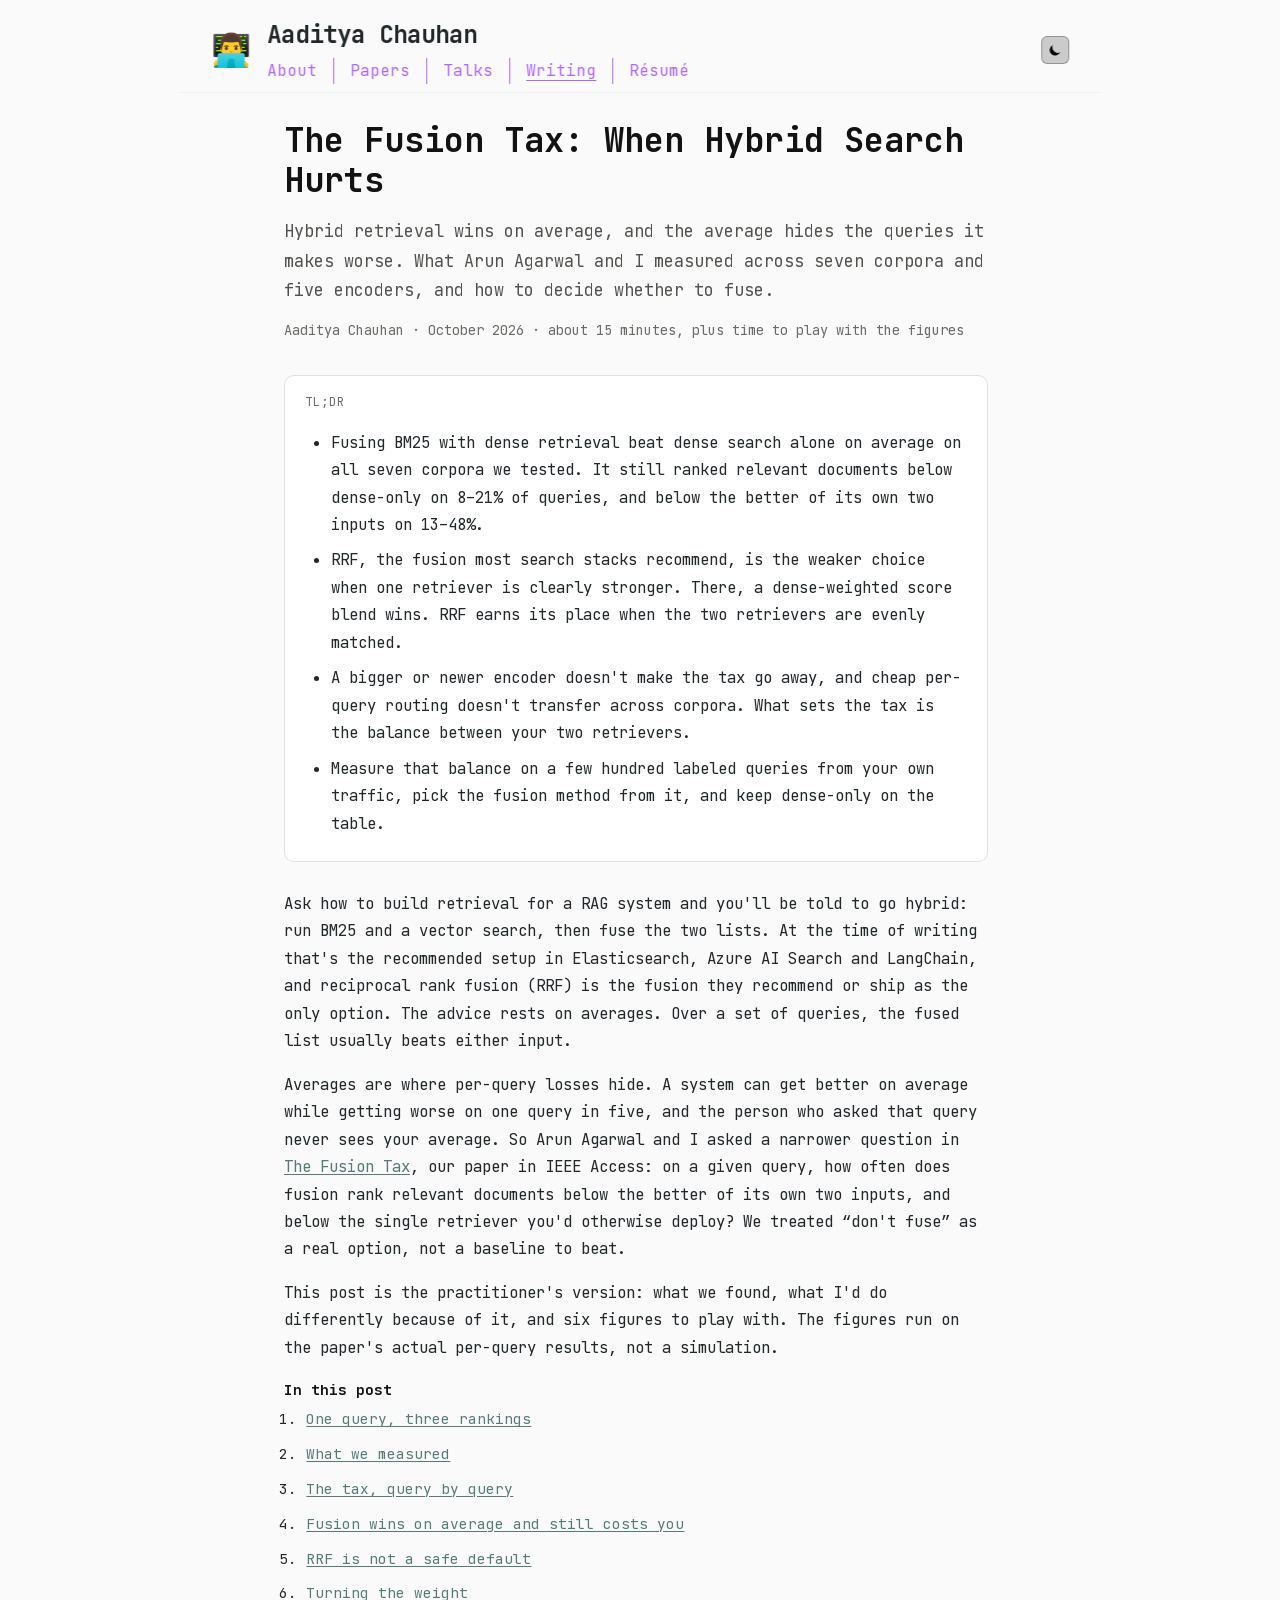
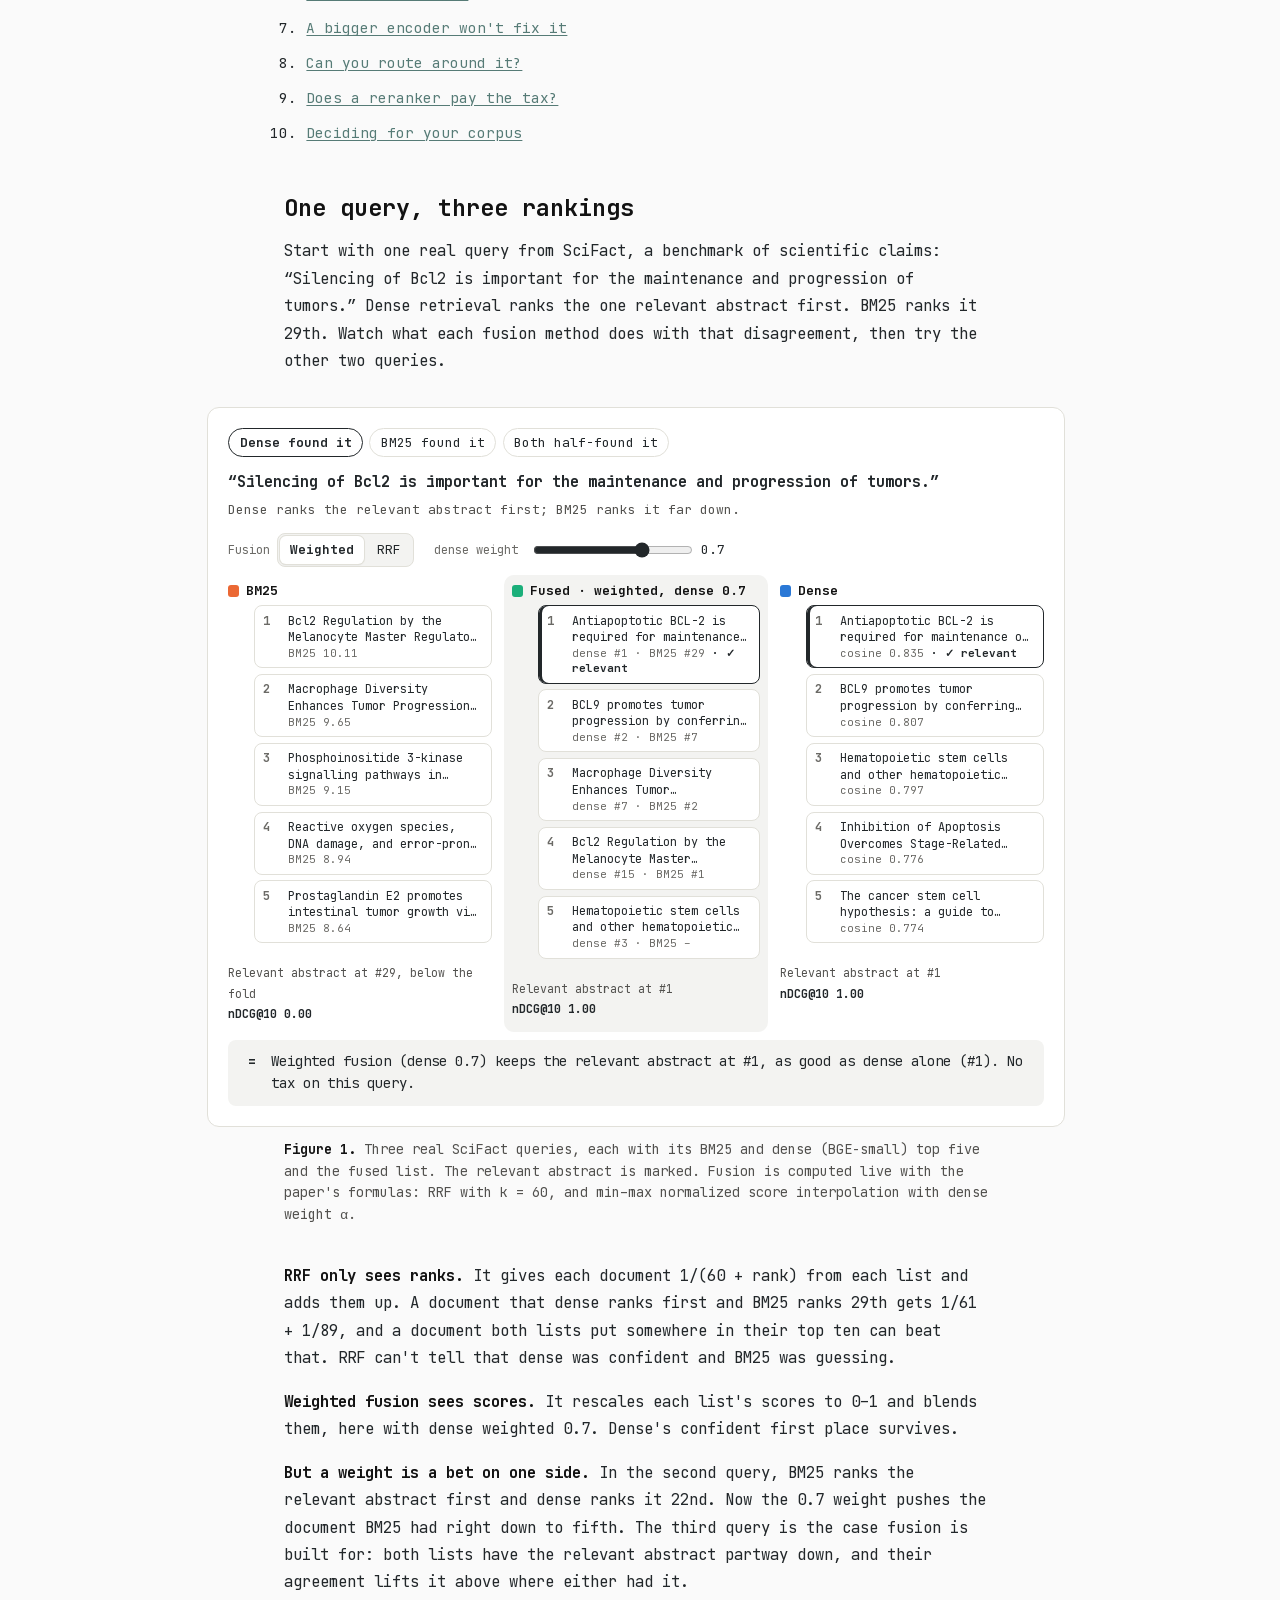
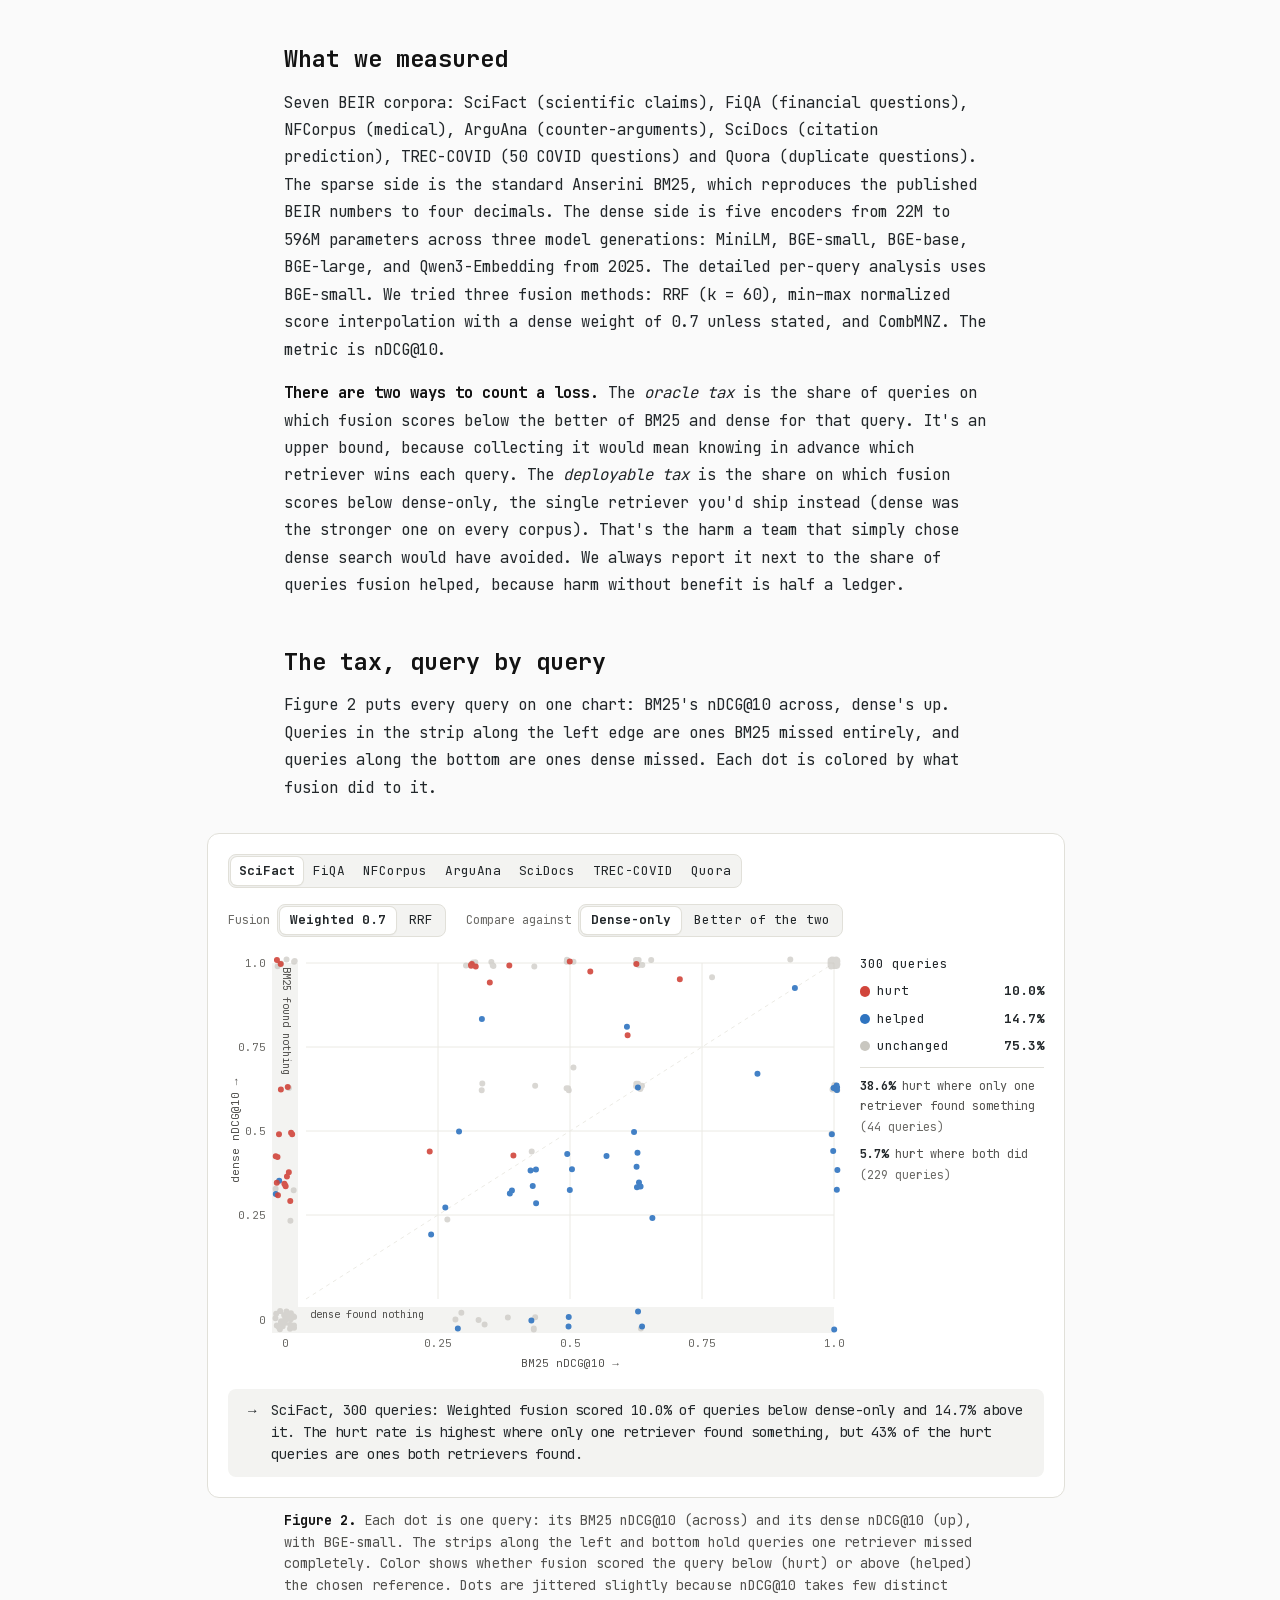
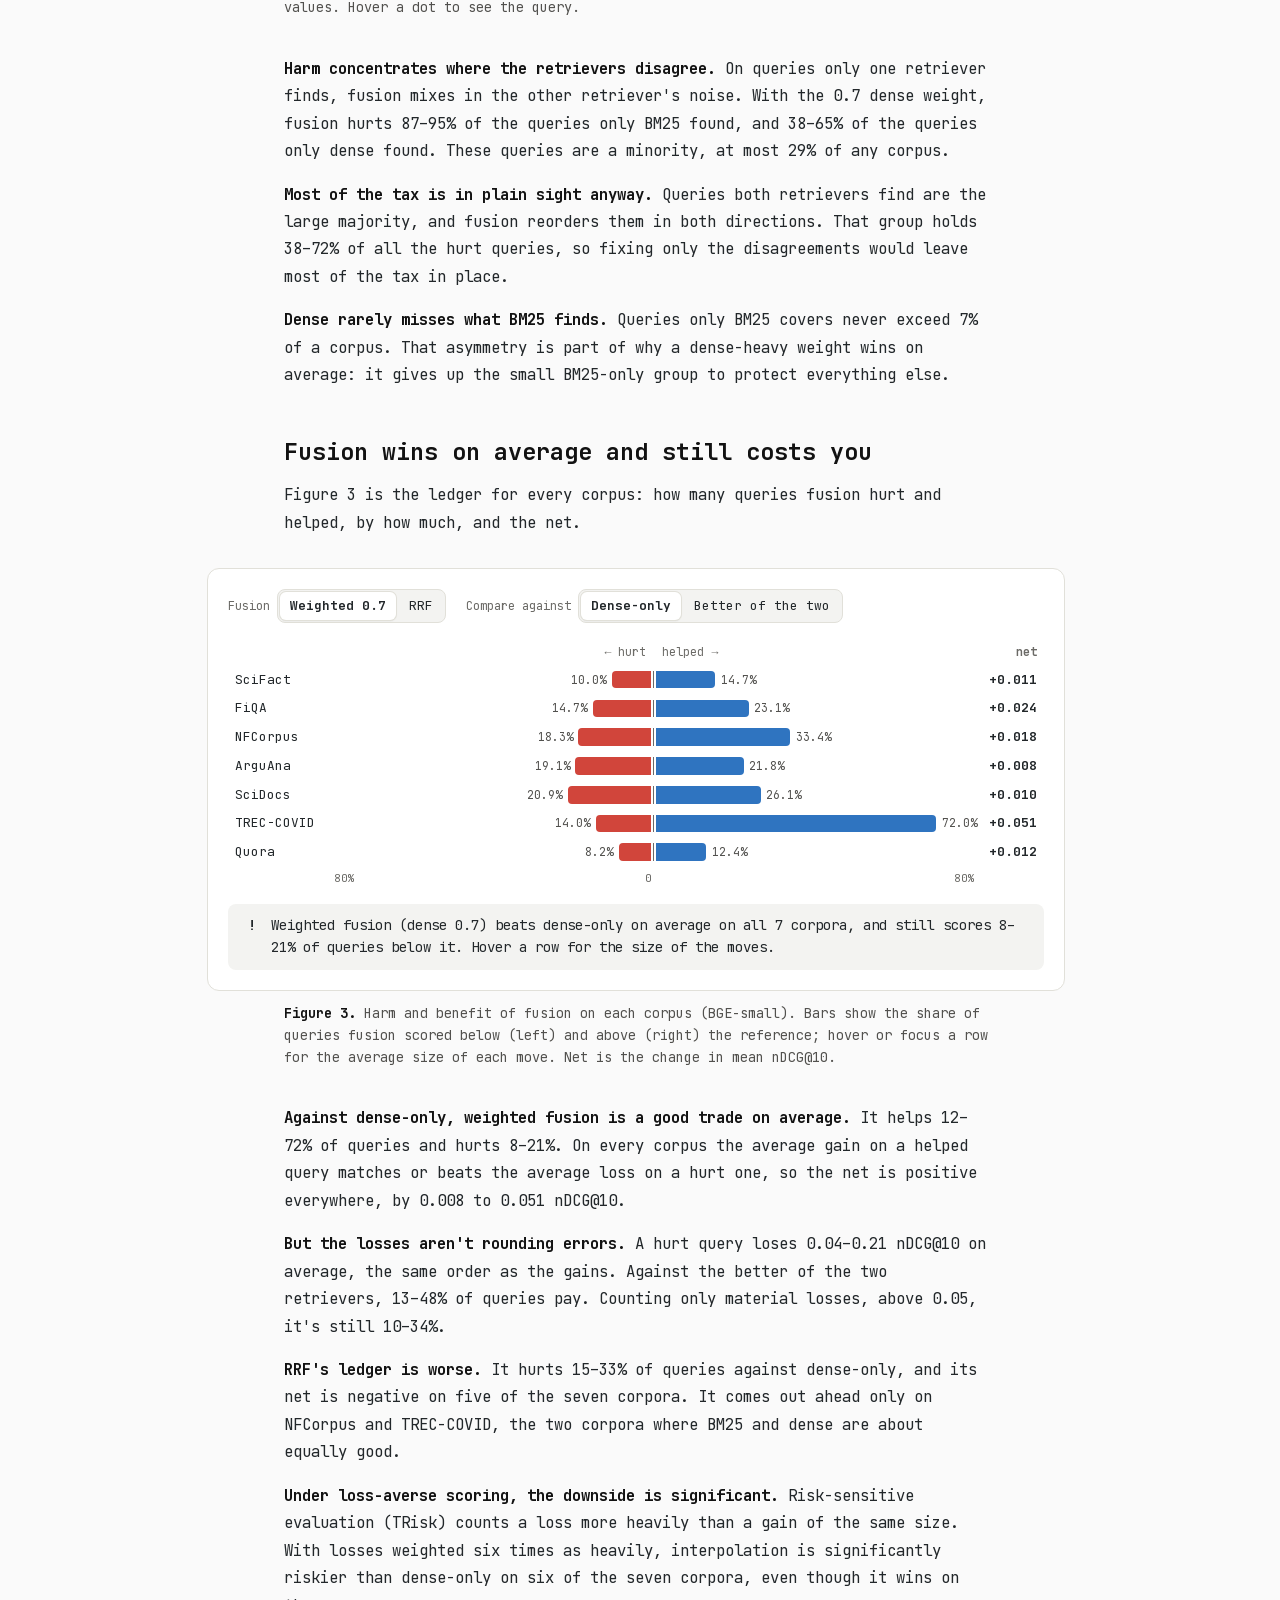
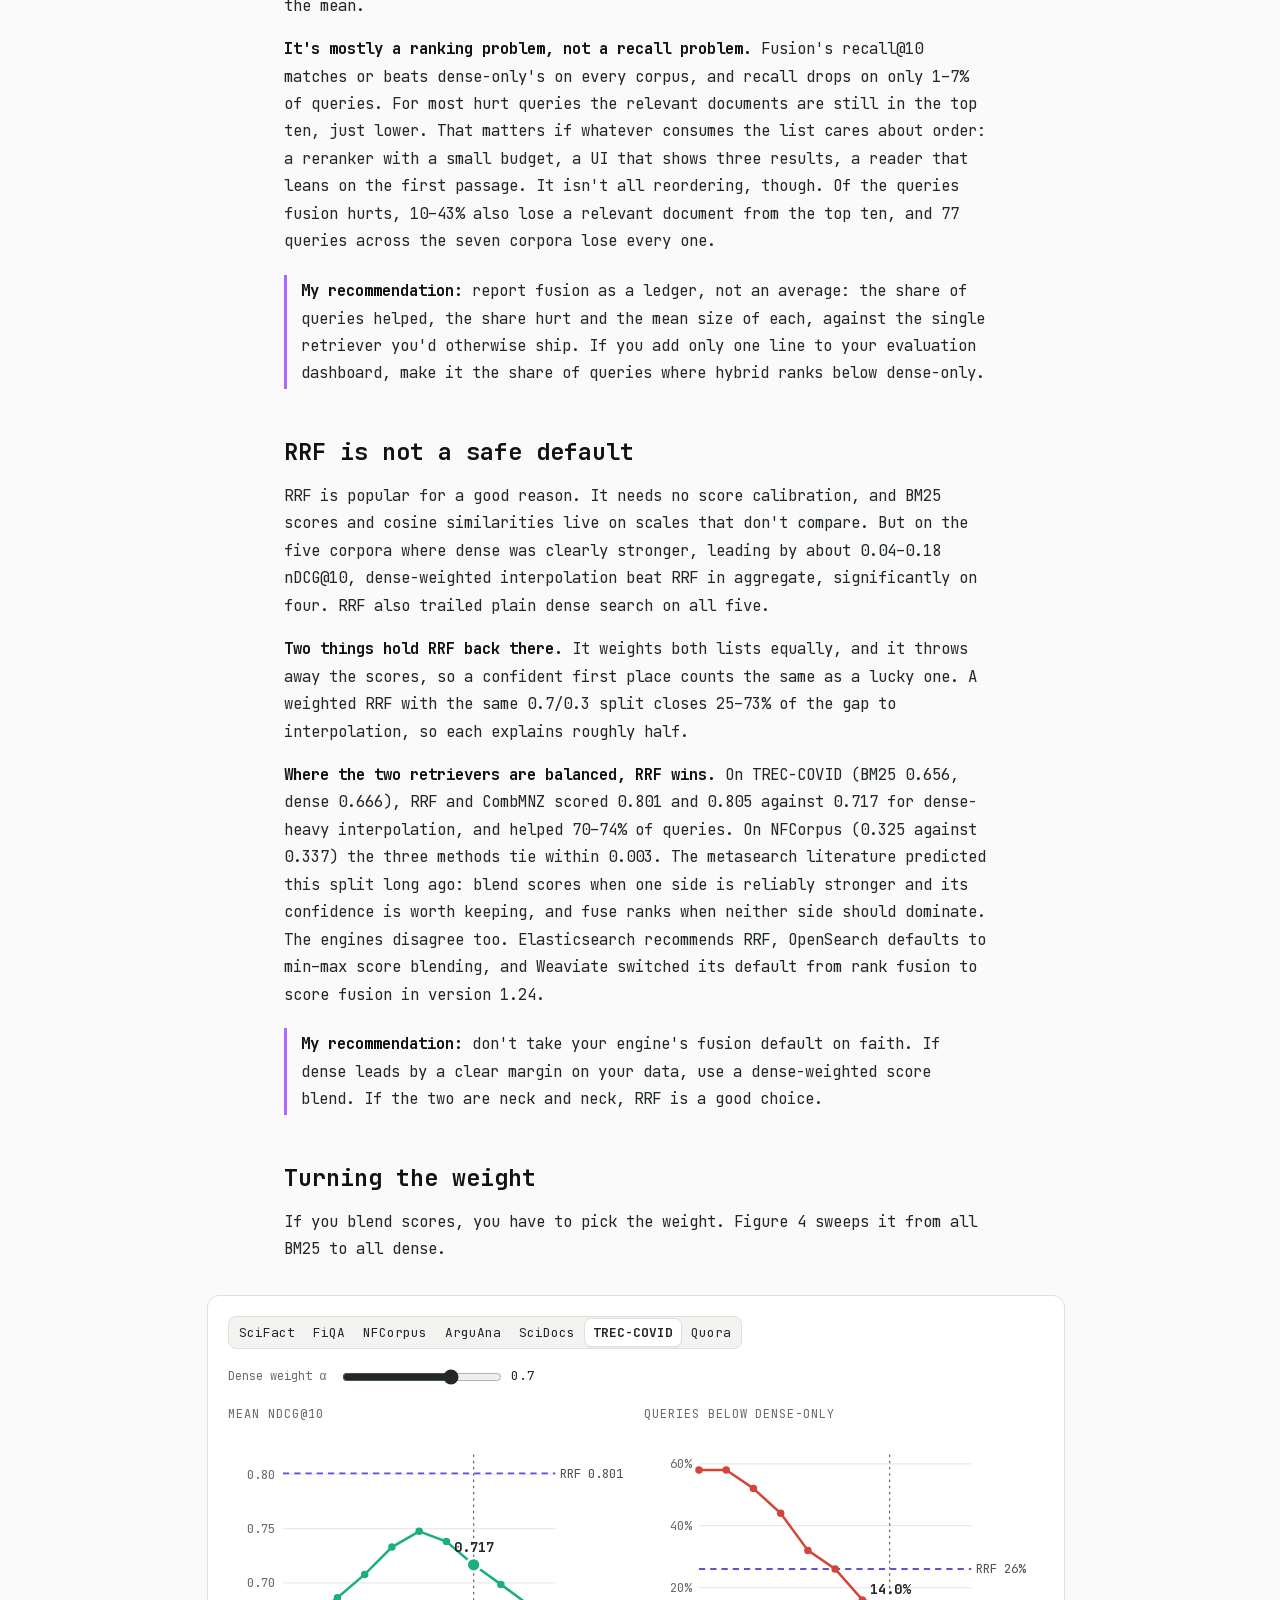
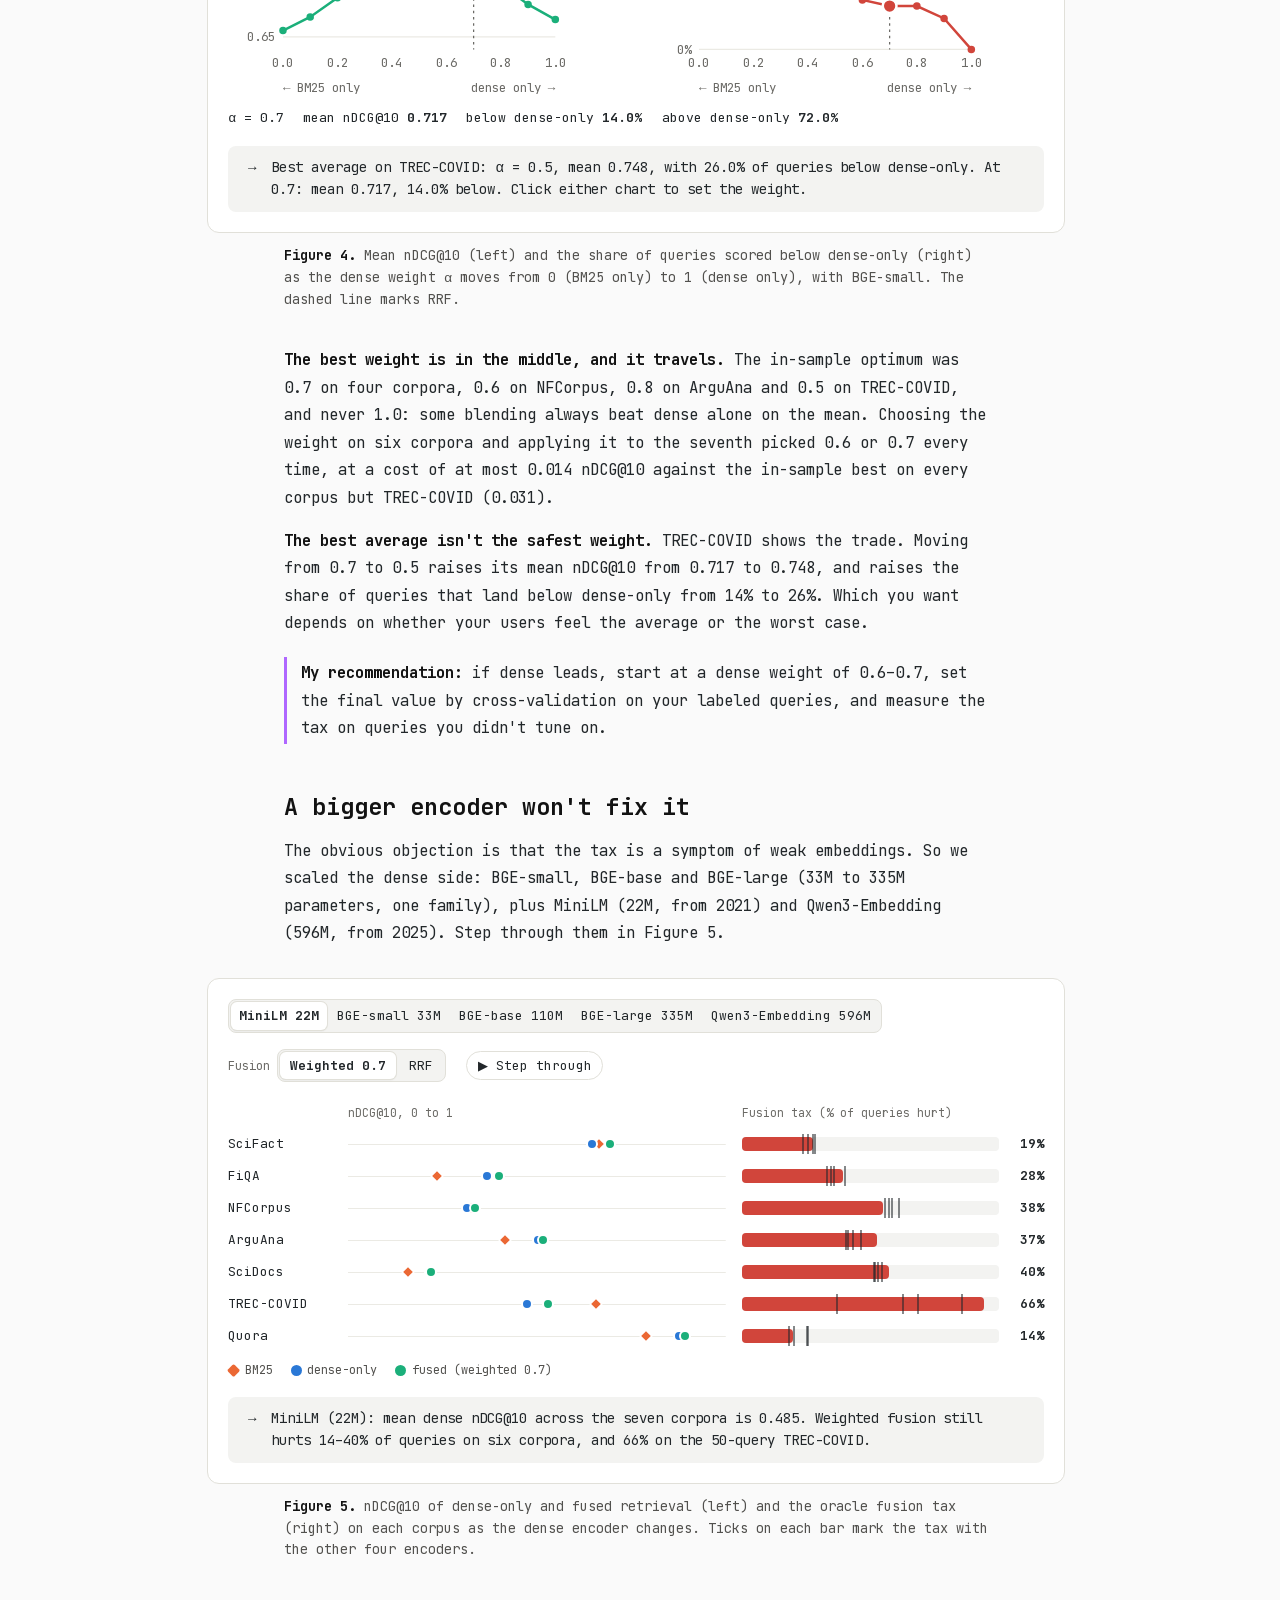
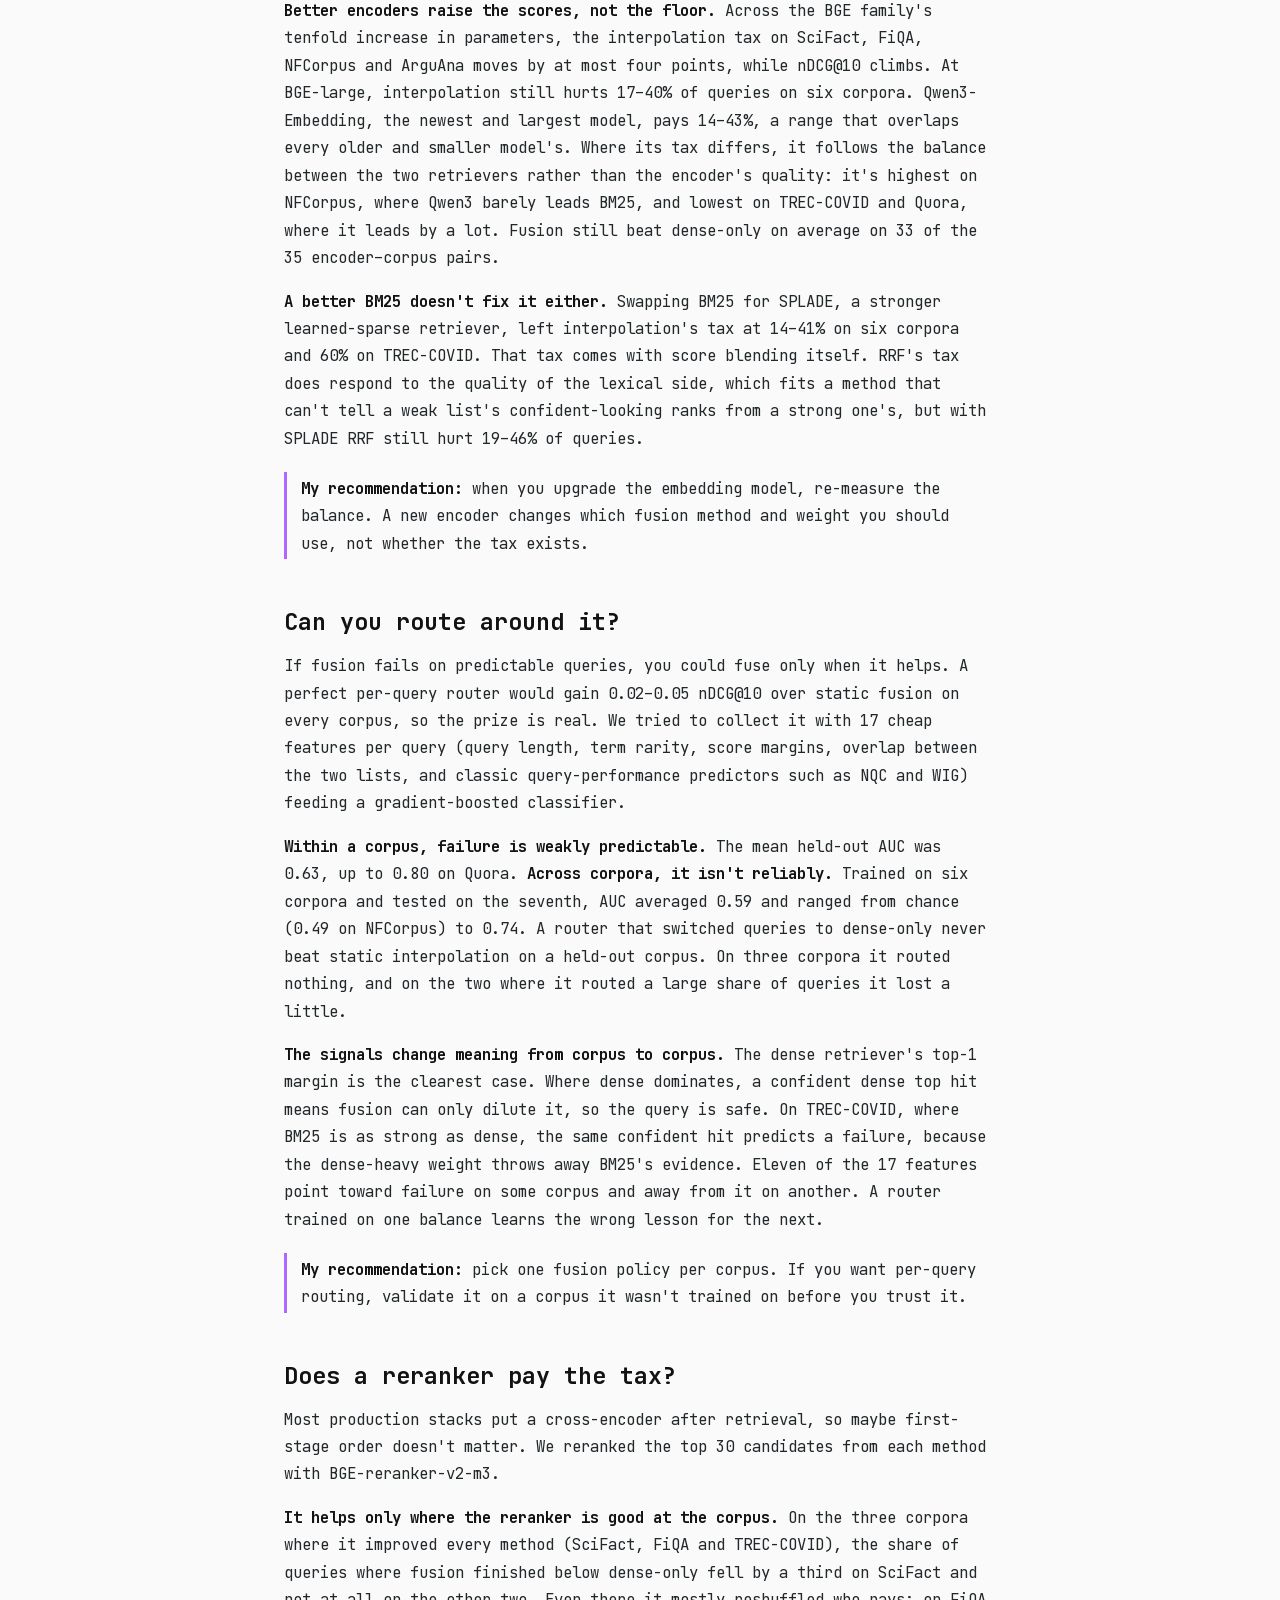
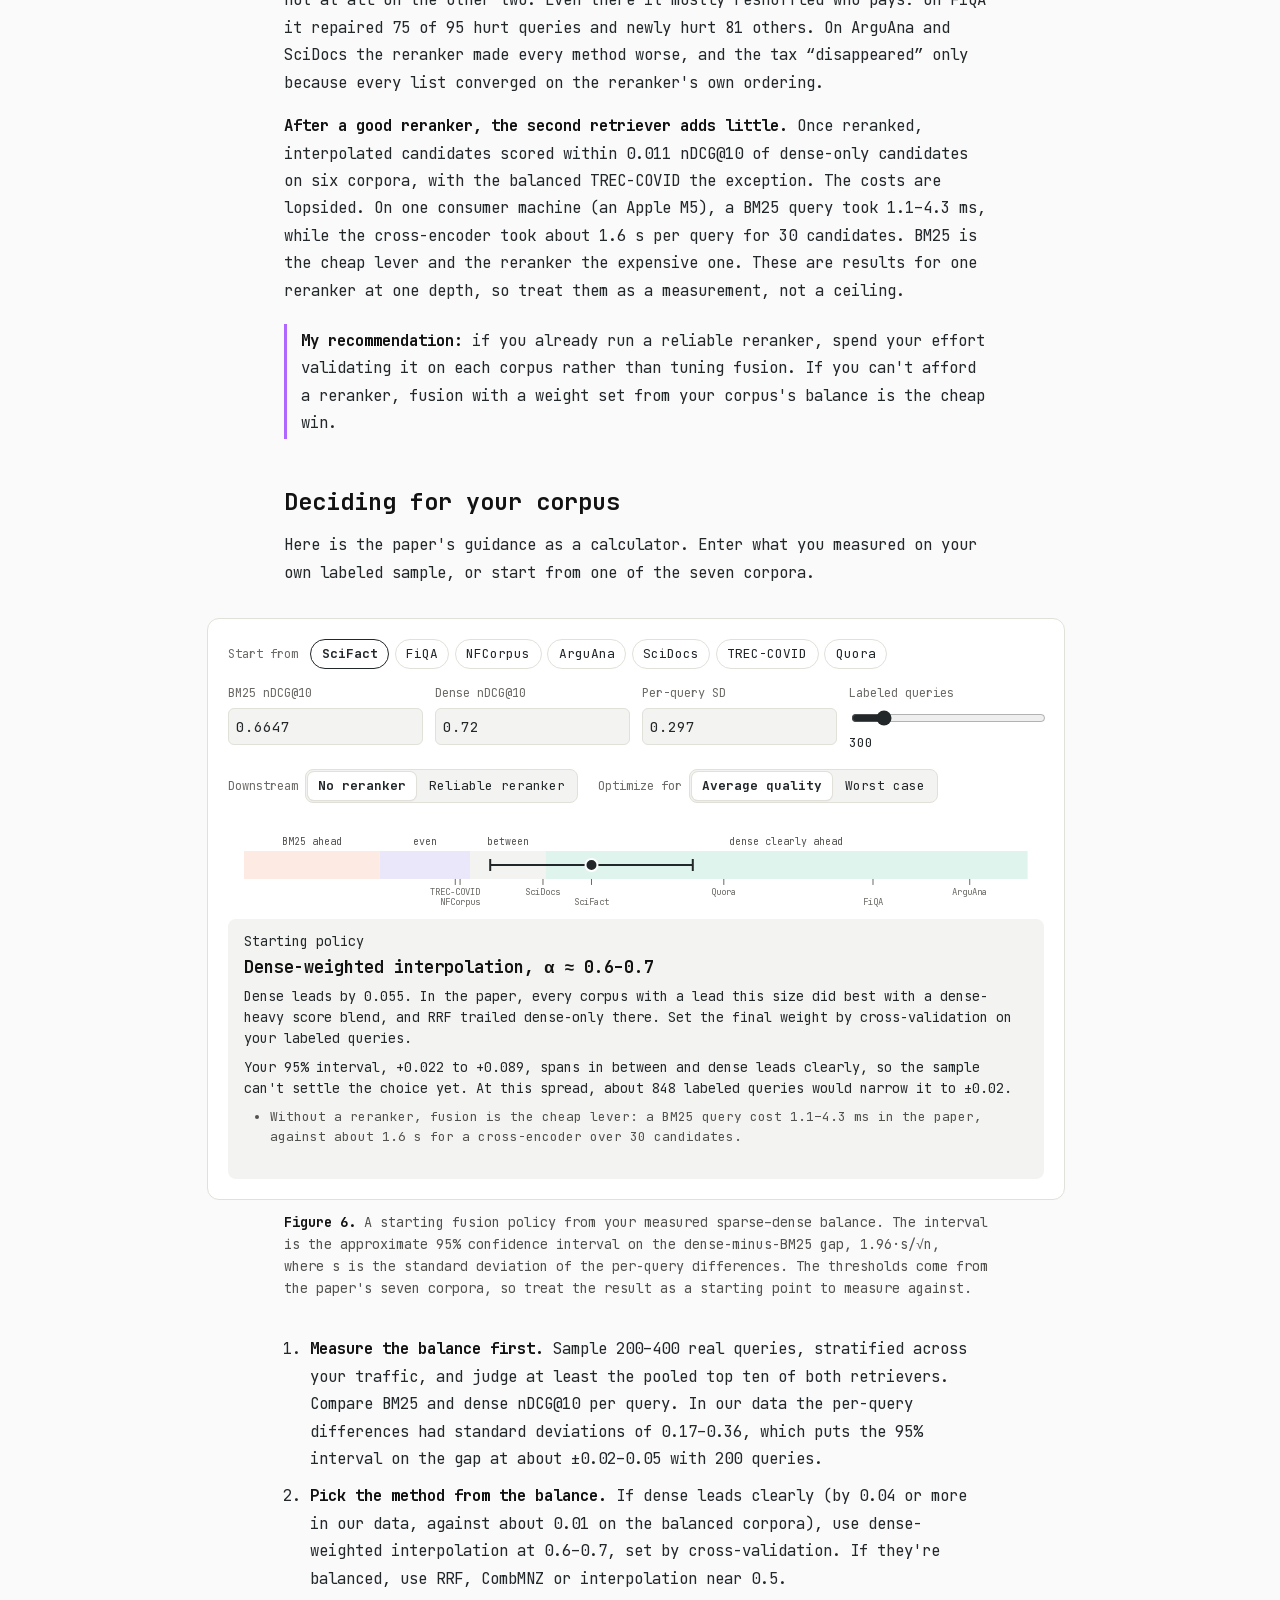
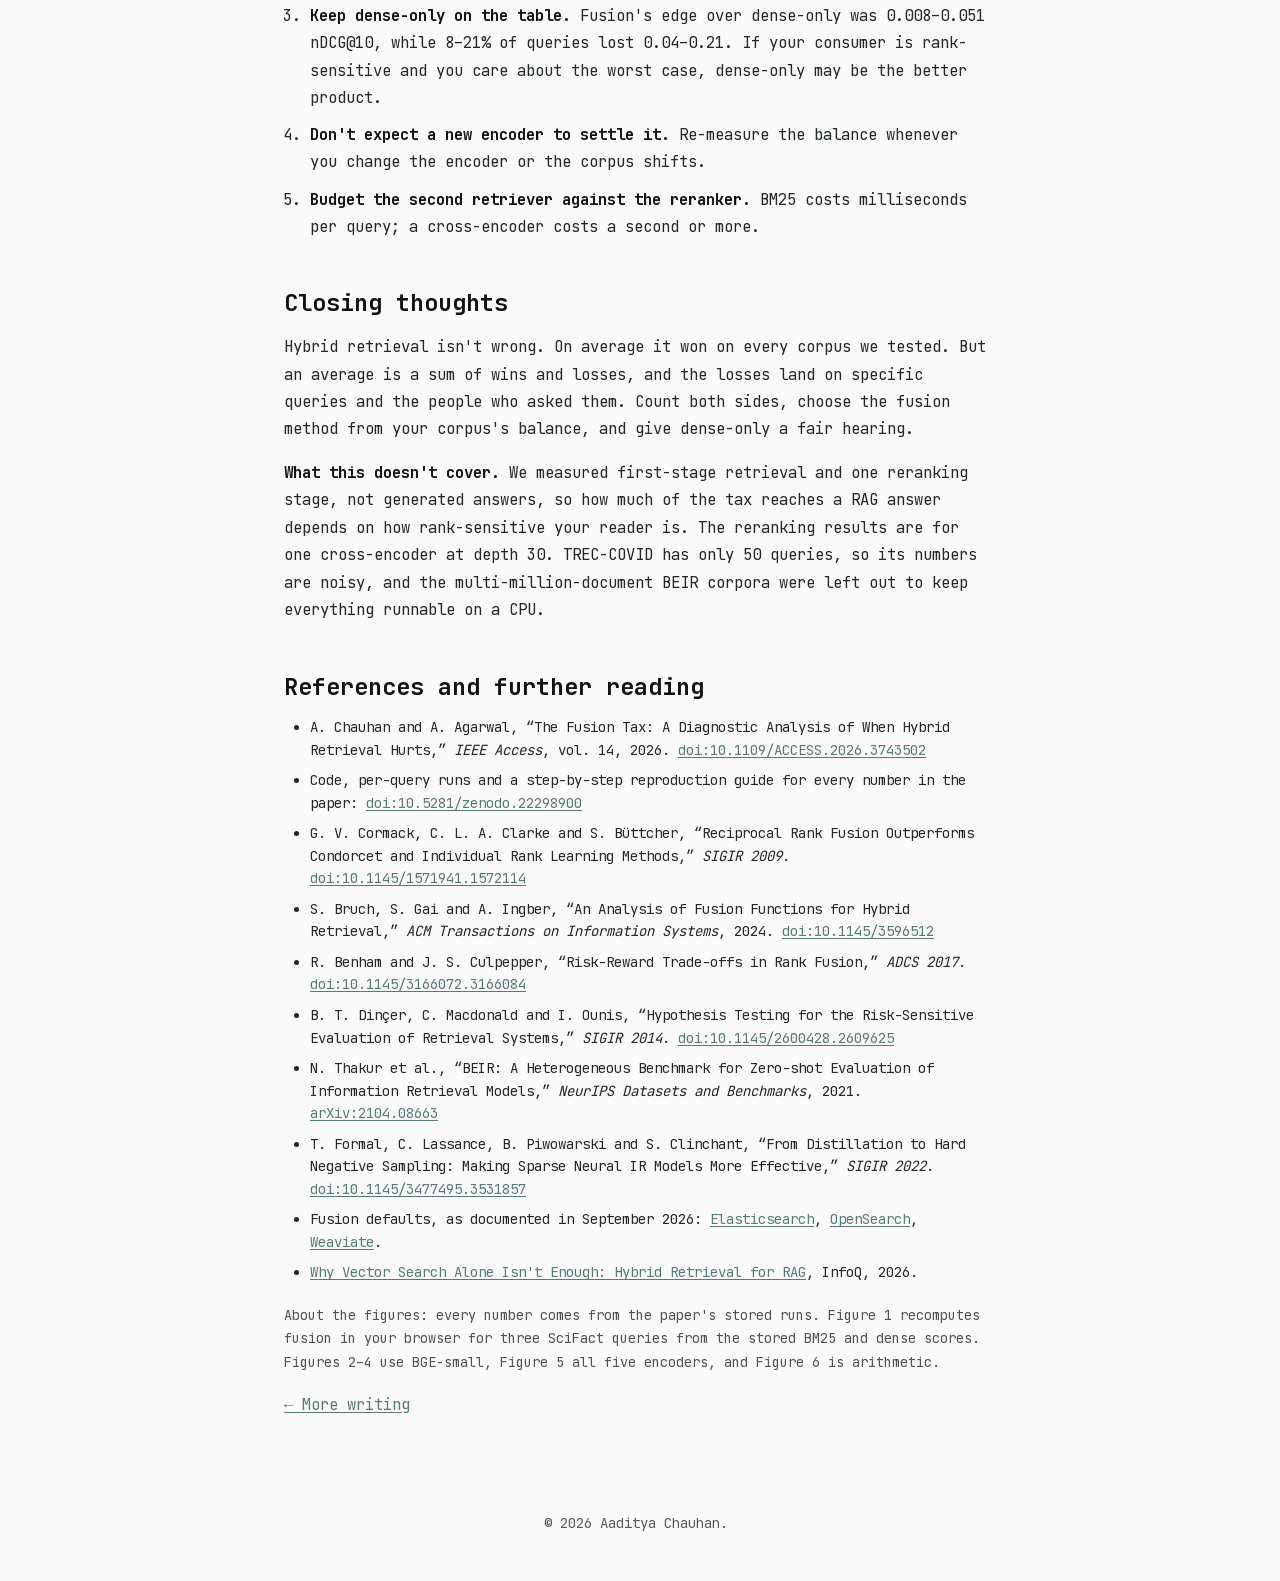
==== writing/the-fusion-tax/index.html @ e00ad306 "feat: add The Fusion Tax interactive post A practitioner's version of the IEEE Access paper, with si" ====
<!DOCTYPE html>
<html lang="en">

<head>
    <meta charset="UTF-8">
    <meta name="viewport" content="width=device-width, initial-scale=1.0">
    <title>The Fusion Tax: When Hybrid Search Hurts | Aaditya Chauhan</title>
    <meta name="description"
        content="Hybrid retrieval wins on average and still demotes relevant documents on 13–48% of queries. A practitioner's version of our IEEE Access paper, with interactive figures built on its per-query results.">
    <meta name="author" content="Aaditya Chauhan">
    <link rel="canonical" href="https://aadityc91.github.io/writing/the-fusion-tax/">
    <link rel="icon"
        href="data:image/svg+xml,<svg xmlns=%22http://www.w3.org/2000/svg%22 viewBox=%220 0 100 100%22><text y=%22.9em%22 font-size=%2290%22>👨‍💻</text></svg>">
    <link rel="alternate" type="application/rss+xml" title="Aaditya Chauhan Writing" href="/feed.xml">

    <meta property="og:type" content="article">
    <meta property="og:site_name" content="Aaditya Chauhan">
    <meta property="og:title" content="The Fusion Tax: When Hybrid Search Hurts">
    <meta property="og:description"
        content="Hybrid retrieval wins on average and still demotes relevant documents on a large share of queries. What we measured across seven corpora and five encoders, and how to decide whether to fuse.">
    <meta property="og:url" content="https://aadityc91.github.io/writing/the-fusion-tax/">
    <meta property="og:image" content="https://aadityc91.github.io/assets/profile.jpg">
    <meta property="og:image:alt" content="Portrait of Aaditya Chauhan">
    <meta property="article:author" content="https://aadityc91.github.io/">
    <meta property="article:published_time" content="2026-10-23">
    <meta name="twitter:card" content="summary">
    <meta name="twitter:title" content="The Fusion Tax: When Hybrid Search Hurts">
    <meta name="twitter:description"
        content="Hybrid retrieval wins on average and still demotes relevant documents on a large share of queries. With interactive figures.">
    <meta name="twitter:image" content="https://aadityc91.github.io/assets/profile.jpg">

    <link rel="stylesheet" href="../../styles.css">
    <link rel="stylesheet" href="post.css">
    <link rel="preload" href="../../assets/fonts/jetbrains-mono-700-latin.woff2" as="font" type="font/woff2" crossorigin>

    <script type="application/ld+json">
    {
      "@context": "https://schema.org",
      "@type": "BlogPosting",
      "headline": "The Fusion Tax: When Hybrid Search Hurts",
      "description": "A practitioner's version of the IEEE Access paper on when hybrid retrieval hurts individual queries, with interactive figures built on its per-query results.",
      "datePublished": "2026-10-23",
      "url": "https://aadityc91.github.io/writing/the-fusion-tax/",
      "mainEntityOfPage": "https://aadityc91.github.io/writing/the-fusion-tax/",
      "image": "https://aadityc91.github.io/assets/profile.jpg",
      "inLanguage": "en",
      "author": {
        "@type": "Person",
        "@id": "https://aadityc91.github.io/#person",
        "name": "Aaditya Chauhan",
        "url": "https://aadityc91.github.io/"
      },
      "publisher": { "@id": "https://aadityc91.github.io/#person" },
      "about": ["Hybrid Retrieval", "Reciprocal Rank Fusion", "Retrieval-Augmented Generation", "Information Retrieval Evaluation"],
      "citation": "https://doi.org/10.1109/ACCESS.2026.3743502"
    }
    </script>
    <script>
        (function () {
            try {
                var saved = localStorage.getItem('theme');
                document.documentElement.setAttribute('data-theme', saved === 'dark' ? 'dark' : 'light');
            } catch (e) {
                document.documentElement.setAttribute('data-theme', 'light');
            }
        })();
    </script>
</head>

<body class="bg-global-bg text-global-text antialiased">
    <header id="main-header" class="group">
        <div class="header-grid">
            <a href="/" class="group header-logo flex items-center" style="font-size: 2rem; text-decoration: none;" aria-label="Home">
                👨‍💻
            </a>

            <div class="header-title">
                <a href="/" class="text-xl font-bold sm:text-2xl" style="color: inherit; text-decoration: none;">Aaditya Chauhan</a>
            </div>

            <nav class="mobile-nav-menu header-nav sm:flex sm:flex-row sm:items-center" id="navigation-menu">
                <a href="/#about">About</a>
                <a href="/#papers">Papers</a>
                <a href="/#talks">Talks</a>
                <a href="/#writing" class="active">Writing</a>
                <a href="/#resume">Résumé</a>
            </nav>

            <div class="header-controls flex items-center gap-3">
                <button id="theme-toggle"
                    class="flex h-7 w-7 items-center justify-center rounded-md border border-accent-2/20 bg-accent-2/10 p-1 transition-colors hover:bg-accent-2/20"
                    aria-label="Switch to dark theme">
                    <svg class="sun-icon h-4 w-4" fill="currentColor" viewBox="0 0 20 20">
                        <path fill-rule="evenodd"
                            d="M10 2a1 1 0 011 1v1a1 1 0 11-2 0V3a1 1 0 011-1zm4 8a4 4 0 11-8 0 4 4 0 018 0zm-.464 4.95l.707.707a1 1 0 001.414-1.414l-.707-.707a1 1 0 00-1.414 1.414zm2.12-10.607a1 1 0 010 1.414l-.706.707a1 1 0 11-1.414-1.414l.707-.707a1 1 0 011.414 0zM17 11a1 1 0 100-2h-1a1 1 0 100 2h1zm-7 4a1 1 0 011 1v1a1 1 0 11-2 0v-1a1 1 0 011-1zM5.05 6.464A1 1 0 106.465 5.05l-.708-.707a1 1 0 00-1.414 1.414l.707.707zm1.414 8.486l-.707.707a1 1 0 01-1.414-1.414l.707-.707a1 1 0 011.414 1.414zM4 11a1 1 0 100-2H3a1 1 0 000 2h1z"
                            clip-rule="evenodd"></path>
                    </svg>
                    <svg class="moon-icon h-4 w-4" fill="currentColor" viewBox="0 0 20 20">
                        <path d="M17.293 13.293A8 8 0 016.707 2.707a8.001 8.001 0 1010.586 10.586z"></path>
                    </svg>
                </button>

                <button id="toggle-navigation-menu"
                    class="flex h-7 w-7 items-center justify-center rounded-md border border-accent-2/20 bg-accent-2/10 p-1 transition-colors hover:bg-accent-2/20 sm:hidden"
                    aria-expanded="false" aria-label="Toggle navigation menu">
                    <svg class="h-4 w-4" fill="none" stroke="currentColor" viewBox="0 0 24 24">
                        <path stroke-linecap="round" stroke-linejoin="round" stroke-width="2"
                            d="M4 6h16M4 12h16M4 18h16"></path>
                    </svg>
                    <svg class="h-4 w-4" fill="none" stroke="currentColor" viewBox="0 0 24 24">
                        <path stroke-linecap="round" stroke-linejoin="round" stroke-width="2" d="M6 18L18 6M6 6l12 12">
                        </path>
                    </svg>
                </button>
            </div>
        </div>
    </header>

    <main class="mx-auto max-w-3xl px-4 sm:px-8">
        <article class="post prose">
            <h1 class="post-title">The Fusion Tax: When Hybrid Search Hurts</h1>
            <p class="post-dek">Hybrid retrieval wins on average, and the average hides the queries it makes worse.
                What Arun Agarwal and I measured across seven corpora and five encoders, and how to decide whether to
                fuse.</p>
            <p class="post-byline">Aaditya Chauhan · October 2026 · about 15 minutes, plus time to play with the figures</p>

            <div class="tldr">
                <div class="tldr-label">TL;DR</div>
                <ul>
                    <li>Fusing BM25 with dense retrieval beat dense search alone on average on all seven corpora we
                        tested. It still ranked relevant documents below dense-only on 8–21% of queries, and below the
                        better of its own two inputs on 13–48%.</li>
                    <li>RRF, the fusion most search stacks recommend, is the weaker choice when one retriever is clearly
                        stronger. There, a dense-weighted score blend wins. RRF earns its place when the two retrievers
                        are evenly matched.</li>
                    <li>A bigger or newer encoder doesn't make the tax go away, and cheap per-query routing doesn't
                        transfer across corpora. What sets the tax is the balance between your two retrievers.</li>
                    <li>Measure that balance on a few hundred labeled queries from your own traffic, pick the fusion
                        method from it, and keep dense-only on the table.</li>
                </ul>
            </div>

            <p>Ask how to build retrieval for a RAG system and you'll be told to go hybrid: run BM25 and a vector
                search, then fuse the two lists. At the time of writing that's the recommended setup in Elasticsearch,
                Azure AI Search and LangChain, and reciprocal rank fusion (RRF) is the fusion they recommend or ship
                as the only option. The advice rests on averages. Over a set of queries, the fused list usually beats
                either input.</p>

            <p>Averages are where per-query losses hide. A system can get better on average while getting worse on one
                query in five, and the person who asked that query never sees your average. So Arun Agarwal and I asked
                a narrower question in <a href="https://doi.org/10.1109/ACCESS.2026.3743502">The Fusion Tax</a>, our
                paper in IEEE Access: on a given query, how often does fusion rank relevant documents below the better
                of its own two inputs, and below the single retriever you'd otherwise deploy? We treated “don't fuse” as
                a real option, not a baseline to beat.</p>

            <p>This post is the practitioner's version: what we found, what I'd do differently because of it, and six
                figures to play with. The figures run on the paper's actual per-query results, not a simulation.</p>

            <nav class="toc" aria-label="In this post">
                <strong>In this post</strong>
                <ol>
                    <li><a href="#one-query">One query, three rankings</a></li>
                    <li><a href="#what-we-measured">What we measured</a></li>
                    <li><a href="#per-query">The tax, query by query</a></li>
                    <li><a href="#ledger">Fusion wins on average and still costs you</a></li>
                    <li><a href="#rrf">RRF is not a safe default</a></li>
                    <li><a href="#weight">Turning the weight</a></li>
                    <li><a href="#encoders">A bigger encoder won't fix it</a></li>
                    <li><a href="#routing">Can you route around it?</a></li>
                    <li><a href="#reranker">Does a reranker pay the tax?</a></li>
                    <li><a href="#decide">Deciding for your corpus</a></li>
                </ol>
            </nav>

            <h2 id="one-query">One query, three rankings</h2>

            <p>Start with one real query from SciFact, a benchmark of scientific claims: “Silencing of Bcl2 is
                important for the maintenance and progression of tumors.” Dense retrieval ranks the one relevant
                abstract first. BM25 ranks it 29th. Watch what each fusion method does with that disagreement, then try
                the other two queries.</p>

            <figure class="fig" id="fig-example">
                <div class="fig-card">
                    <p class="fig-fallback">For the SciFact claim “Silencing of Bcl2 is important for the maintenance
                        and progression of tumors,” dense retrieval ranks the relevant abstract first and BM25 ranks it
                        29th. Weighted score fusion (dense weight 0.7) keeps it first; RRF drops it to fourth. For a
                        claim where BM25 ranks the relevant abstract first and dense ranks it 22nd, the 0.7 weight drops
                        it to fifth instead. This figure needs JavaScript to compute the fused rankings.</p>
                </div>
                <figcaption><strong>Figure 1.</strong> Three real SciFact queries, each with its BM25 and dense
                    (BGE-small) top five and the fused list. The relevant abstract is marked. Fusion is computed live
                    with the paper's formulas: RRF with k&nbsp;=&nbsp;60, and min–max normalized score interpolation
                    with dense weight α.</figcaption>
            </figure>

            <p><span class="lead-in">RRF only sees ranks.</span> It gives each document 1/(60&nbsp;+&nbsp;rank) from
                each list and adds them up. A document that dense ranks first and BM25 ranks 29th gets 1/61 + 1/89,
                and a document both lists put somewhere in their top ten can beat that. RRF can't tell that dense was
                confident and BM25 was guessing.</p>

            <p><span class="lead-in">Weighted fusion sees scores.</span> It rescales each list's scores to 0–1 and
                blends them, here with dense weighted 0.7. Dense's confident first place survives.</p>

            <p><span class="lead-in">But a weight is a bet on one side.</span> In the second query, BM25 ranks the
                relevant abstract first and dense ranks it 22nd. Now the 0.7 weight pushes the document BM25 had right
                down to fifth.
                The third query is the case fusion is built for: both lists have the relevant abstract partway down,
                and their agreement lifts it above where either had it.</p>

            <h2 id="what-we-measured">What we measured</h2>

            <p>Seven BEIR corpora: SciFact (scientific claims), FiQA (financial questions), NFCorpus (medical), ArguAna
                (counter-arguments), SciDocs (citation prediction), TREC-COVID (50 COVID questions) and Quora
                (duplicate questions). The sparse side is the standard Anserini BM25, which reproduces the published
                BEIR numbers to four decimals. The dense side is five encoders from 22M to 596M parameters across three
                model generations: MiniLM, BGE-small, BGE-base, BGE-large, and Qwen3-Embedding from 2025. The detailed
                per-query analysis uses BGE-small. We tried three fusion methods: RRF (k&nbsp;=&nbsp;60), min–max
                normalized score interpolation with a dense weight of 0.7 unless stated, and CombMNZ. The metric is
                nDCG@10.</p>

            <p><span class="lead-in">There are two ways to count a loss.</span> The <em>oracle tax</em> is the share of
                queries on which fusion scores below the better of BM25 and dense for that query. It's an upper bound,
                because collecting it would mean knowing in advance which retriever wins each query. The
                <em>deployable tax</em> is the share on which fusion scores below dense-only, the single retriever you'd
                ship instead (dense was the stronger one on every corpus). That's the harm a team that simply chose
                dense search would have avoided. We always report it next to the share of queries fusion helped,
                because harm without benefit is half a ledger.</p>

            <h2 id="per-query">The tax, query by query</h2>

            <p>Figure 2 puts every query on one chart: BM25's nDCG@10 across, dense's up. Queries in the strip along
                the left edge are ones BM25 missed entirely, and queries along the bottom are ones dense missed. Each
                dot is colored by what fusion did to it.</p>

            <figure class="fig" id="fig-scatter">
                <div class="fig-card">
                    <p class="fig-fallback">On SciFact with BGE-small, weighted fusion scores below the better of BM25
                        and dense on 20% of queries and below dense-only on 10%, while helping 14.7% against
                        dense-only. Hurt queries concentrate where one retriever found the answer and the other didn't.
                        This figure needs JavaScript to load the per-query results.</p>
                </div>
                <figcaption><strong>Figure 2.</strong> Each dot is one query: its BM25 nDCG@10 (across) and its dense
                    nDCG@10 (up), with BGE-small. The strips along the left and bottom hold queries one retriever missed
                    completely. Color shows whether fusion scored the query below (hurt) or above (helped) the chosen
                    reference. Dots are jittered slightly because nDCG@10 takes few distinct values. Hover a dot to see
                    the query.</figcaption>
            </figure>

            <p><span class="lead-in">Harm concentrates where the retrievers disagree.</span> On queries only one
                retriever finds, fusion mixes in the other retriever's noise. With the 0.7 dense weight, fusion hurts
                87–95% of the queries only BM25 found, and 38–65% of the queries only dense found. These queries are a
                minority, at most 29% of any corpus.</p>

            <p><span class="lead-in">Most of the tax is in plain sight anyway.</span> Queries both retrievers find are
                the large majority, and fusion reorders them in both directions. That group holds 38–72% of all the
                hurt queries, so fixing only the disagreements would leave most of the tax in place.</p>

            <p><span class="lead-in">Dense rarely misses what BM25 finds.</span> Queries only BM25 covers never exceed
                7% of a corpus. That asymmetry is part of why a dense-heavy weight wins on average: it gives up the
                small BM25-only group to protect everything else.</p>

            <h2 id="ledger">Fusion wins on average and still costs you</h2>

            <p>Figure 3 is the ledger for every corpus: how many queries fusion hurt and helped, by how much, and the
                net.</p>

            <figure class="fig" id="fig-ledger">
                <div class="fig-card">
                    <p class="fig-fallback">Against dense-only, weighted fusion hurts 8–21% of queries and helps 12–72%,
                        for a net gain of 0.008 to 0.051 nDCG@10 on every corpus. RRF hurts 15–33% of queries and its
                        net change against dense-only is negative on five of seven corpora.</p>
                </div>
                <figcaption><strong>Figure 3.</strong> Harm and benefit of fusion on each corpus (BGE-small). Bars show
                    the share of queries fusion scored below (left) and above (right) the reference; hover or focus a
                    row for the average size of each move. Net is the change in mean nDCG@10.</figcaption>
            </figure>

            <p><span class="lead-in">Against dense-only, weighted fusion is a good trade on average.</span> It helps
                12–72% of queries and hurts 8–21%. On every corpus the average gain on a helped query matches or beats
                the average loss on a hurt one, so the net is positive everywhere, by 0.008 to 0.051 nDCG@10.</p>

            <p><span class="lead-in">But the losses aren't rounding errors.</span> A hurt query loses 0.04–0.21 nDCG@10
                on average, the same order as the gains. Against the better of the two retrievers, 13–48% of queries
                pay. Counting only material losses, above 0.05, it's still 10–34%.</p>

            <p><span class="lead-in">RRF's ledger is worse.</span> It hurts 15–33% of queries against dense-only, and
                its net is negative on five of the seven corpora. It comes out ahead only on NFCorpus and TREC-COVID,
                the two corpora where BM25 and dense are about equally good.</p>

            <p><span class="lead-in">Under loss-averse scoring, the downside is significant.</span> Risk-sensitive
                evaluation (TRisk) counts a loss more heavily than a gain of the same size. With losses weighted six
                times as heavily, interpolation is significantly riskier than dense-only on six of the seven corpora,
                even though it wins on the mean.</p>

            <p><span class="lead-in">It's mostly a ranking problem, not a recall problem.</span> Fusion's recall@10
                matches or beats dense-only's on every corpus, and recall drops on only 1–7% of queries. For most hurt
                queries the relevant documents are still in the top ten, just lower. That matters if whatever consumes
                the list cares about order: a reranker with a small budget, a UI that shows three results, a reader
                that leans on the first passage. It isn't all reordering, though. Of the queries fusion hurts, 10–43%
                also lose a relevant document from the top ten, and 77 queries across the seven corpora lose every
                one.</p>

            <p class="rec"><span class="lead-in">My recommendation:</span> report fusion as a ledger, not an average:
                the share of queries helped, the share hurt and the mean size of each, against the single retriever
                you'd otherwise ship. If you add only one line to your evaluation dashboard, make it the share of
                queries where hybrid ranks below dense-only.</p>

            <h2 id="rrf">RRF is not a safe default</h2>

            <p>RRF is popular for a good reason. It needs no score calibration, and BM25 scores and cosine similarities
                live on scales that don't compare. But on the five corpora where dense was clearly stronger, leading by
                about 0.04–0.18 nDCG@10, dense-weighted interpolation beat RRF in aggregate, significantly on four. RRF
                also trailed plain dense search on all five.</p>

            <p><span class="lead-in">Two things hold RRF back there.</span> It weights both lists equally, and it throws
                away the scores, so a confident first place counts the same as a lucky one. A weighted RRF with the
                same 0.7/0.3 split closes 25–73% of the gap to interpolation, so each explains roughly half.</p>

            <p><span class="lead-in">Where the two retrievers are balanced, RRF wins.</span> On TREC-COVID (BM25 0.656,
                dense 0.666), RRF and CombMNZ scored 0.801 and 0.805 against 0.717 for dense-heavy interpolation, and
                helped 70–74% of queries. On NFCorpus (0.325 against 0.337) the three methods tie within 0.003. The
                metasearch literature predicted this split long ago: blend scores when one side is reliably stronger and
                its confidence is worth keeping, and fuse ranks when neither side should dominate. The engines disagree
                too. Elasticsearch recommends RRF, OpenSearch defaults to min–max score blending, and Weaviate switched
                its default from rank fusion to score fusion in version 1.24.</p>

            <p class="rec"><span class="lead-in">My recommendation:</span> don't take your engine's fusion default on
                faith. If dense leads by a clear margin on your data, use a dense-weighted score blend. If the two are
                neck and neck, RRF is a good choice.</p>

            <h2 id="weight">Turning the weight</h2>

            <p>If you blend scores, you have to pick the weight. Figure 4 sweeps it from all BM25 to all dense.</p>

            <figure class="fig" id="fig-alpha">
                <div class="fig-card">
                    <p class="fig-fallback">On every corpus the best mean nDCG@10 comes from a weight between 0.5 and
                        0.8, never from dense alone. On TREC-COVID, moving the dense weight from 0.7 to 0.5 raises mean
                        nDCG@10 from 0.717 to 0.748 and raises the share of queries below dense-only from 14% to
                        26%.</p>
                </div>
                <figcaption><strong>Figure 4.</strong> Mean nDCG@10 (left) and the share of queries scored below
                    dense-only (right) as the dense weight α moves from 0 (BM25 only) to 1 (dense only), with
                    BGE-small. The dashed line marks RRF.</figcaption>
            </figure>

            <p><span class="lead-in">The best weight is in the middle, and it travels.</span> The in-sample optimum was
                0.7 on four corpora, 0.6 on NFCorpus, 0.8 on ArguAna and 0.5 on TREC-COVID, and never 1.0: some
                blending always beat dense alone on the mean. Choosing the weight on six corpora and applying it to
                the seventh picked 0.6 or 0.7 every time, at a cost of at most 0.014 nDCG@10 against the in-sample
                best on every corpus but TREC-COVID (0.031).</p>

            <p><span class="lead-in">The best average isn't the safest weight.</span> TREC-COVID shows the trade.
                Moving from 0.7 to 0.5 raises its mean nDCG@10 from 0.717 to 0.748, and raises the share of queries
                that land below dense-only from 14% to 26%. Which you want depends on whether your users feel the
                average or the worst case.</p>

            <p class="rec"><span class="lead-in">My recommendation:</span> if dense leads, start at a dense weight of
                0.6–0.7, set the final value by cross-validation on your labeled queries, and measure the tax on
                queries you didn't tune on.</p>

            <h2 id="encoders">A bigger encoder won't fix it</h2>

            <p>The obvious objection is that the tax is a symptom of weak embeddings. So we scaled the dense side:
                BGE-small, BGE-base and BGE-large (33M to 335M parameters, one family), plus MiniLM (22M, from 2021)
                and Qwen3-Embedding (596M, from 2025). Step through them in Figure 5.</p>

            <figure class="fig" id="fig-ladder">
                <div class="fig-card">
                    <p class="fig-fallback">Across five encoders from 22M to 596M parameters, dense and fused nDCG@10
                        rise, but the share of queries fusion hurts stays in the same range: at BGE-large, interpolation
                        still hurts 17–40% of queries on six corpora, and with Qwen3-Embedding it hurts 14–43%.</p>
                </div>
                <figcaption><strong>Figure 5.</strong> nDCG@10 of dense-only and fused retrieval (left) and the oracle
                    fusion tax (right) on each corpus as the dense encoder changes. Ticks on each bar mark the tax with
                    the other four encoders.</figcaption>
            </figure>

            <p><span class="lead-in">Better encoders raise the scores, not the floor.</span> Across the BGE family's
                tenfold increase in parameters, the interpolation tax on SciFact, FiQA, NFCorpus and ArguAna moves by at
                most four points, while nDCG@10 climbs. At BGE-large, interpolation still hurts 17–40% of queries on six corpora. Qwen3-Embedding, the
                newest and largest model, pays 14–43%, a range that overlaps every older and smaller model's. Where its
                tax differs, it follows the balance between the two retrievers rather than the encoder's quality: it's
                highest on NFCorpus, where Qwen3 barely leads BM25, and lowest on TREC-COVID and Quora, where it leads
                by a lot. Fusion still beat dense-only on average on 33 of the 35 encoder–corpus pairs.</p>

            <p><span class="lead-in">A better BM25 doesn't fix it either.</span> Swapping BM25 for SPLADE, a stronger
                learned-sparse retriever, left interpolation's tax at 14–41% on six corpora and 60% on TREC-COVID. That
                tax comes with score blending itself. RRF's tax does respond to the quality of the lexical side, which
                fits a method that can't tell a weak list's confident-looking ranks from a strong one's, but with
                SPLADE RRF still hurt 19–46% of queries.</p>

            <p class="rec"><span class="lead-in">My recommendation:</span> when you upgrade the embedding model,
                re-measure the balance. A new encoder changes which fusion method and weight you should use, not
                whether the tax exists.</p>

            <h2 id="routing">Can you route around it?</h2>

            <p>If fusion fails on predictable queries, you could fuse only when it helps. A perfect per-query router
                would gain 0.02–0.05 nDCG@10 over static fusion on every corpus, so the prize is real. We tried to
                collect it with 17 cheap features per query (query length, term rarity, score margins, overlap between
                the two lists, and classic query-performance predictors such as NQC and WIG) feeding a gradient-boosted
                classifier.</p>

            <p><span class="lead-in">Within a corpus, failure is weakly predictable.</span> The mean held-out AUC was
                0.63, up to 0.80 on Quora. <span class="lead-in">Across corpora, it isn't reliably.</span> Trained on
                six corpora and tested on the seventh, AUC averaged 0.59 and ranged from chance (0.49 on NFCorpus) to
                0.74. A router that switched queries to dense-only never beat static interpolation on a held-out
                corpus. On three corpora it routed nothing, and on the two where it routed a large share of queries it
                lost a little.</p>

            <p><span class="lead-in">The signals change meaning from corpus to corpus.</span> The dense retriever's
                top-1 margin is the clearest case. Where dense dominates, a confident dense top hit means fusion can
                only dilute it, so the query is safe. On TREC-COVID, where BM25 is as strong as dense, the same
                confident hit predicts a failure, because the dense-heavy weight throws away BM25's evidence. Eleven of
                the 17 features point toward failure on some corpus and away from it on another. A router trained on
                one balance learns the wrong lesson for the next.</p>

            <p class="rec"><span class="lead-in">My recommendation:</span> pick one fusion policy per corpus. If you
                want per-query routing, validate it on a corpus it wasn't trained on before you trust it.</p>

            <h2 id="reranker">Does a reranker pay the tax?</h2>

            <p>Most production stacks put a cross-encoder after retrieval, so maybe first-stage order doesn't matter.
                We reranked the top 30 candidates from each method with BGE-reranker-v2-m3.</p>

            <p><span class="lead-in">It helps only where the reranker is good at the corpus.</span> On the three
                corpora where it improved every method (SciFact, FiQA and TREC-COVID), the share of queries where
                fusion finished below dense-only fell by a third on SciFact and not at all on the other two. Even there
                it mostly reshuffled who pays: on FiQA it repaired 75 of 95 hurt queries and newly hurt 81 others. On
                ArguAna and SciDocs the reranker made every method worse, and the tax “disappeared” only because every
                list converged on the reranker's own ordering.</p>

            <p><span class="lead-in">After a good reranker, the second retriever adds little.</span> Once reranked,
                interpolated candidates scored within 0.011 nDCG@10 of dense-only candidates on six corpora, with the
                balanced TREC-COVID the exception. The costs are lopsided. On one consumer machine (an Apple M5), a
                BM25 query took 1.1–4.3&nbsp;ms, while the cross-encoder took about 1.6&nbsp;s per query for 30
                candidates. BM25 is the cheap lever and the reranker the expensive one. These are results for one
                reranker at one depth, so treat them as a measurement, not a ceiling.</p>

            <p class="rec"><span class="lead-in">My recommendation:</span> if you already run a reliable reranker,
                spend your effort validating it on each corpus rather than tuning fusion. If you can't afford a
                reranker, fusion with a weight set from your corpus's balance is the cheap win.</p>

            <h2 id="decide">Deciding for your corpus</h2>

            <p>Here is the paper's guidance as a calculator. Enter what you measured on your own labeled sample, or
                start from one of the seven corpora.</p>

            <figure class="fig" id="fig-decide">
                <div class="fig-card">
                    <p class="fig-fallback">If dense leads BM25 by 0.04 nDCG@10 or more on your labeled sample, use
                        dense-weighted interpolation with a weight of about 0.6–0.7. If the two are within about 0.01,
                        use RRF, CombMNZ or interpolation near 0.5. The 95% confidence interval on the gap is about
                        1.96·s/√n.</p>
                </div>
                <figcaption><strong>Figure 6.</strong> A starting fusion policy from your measured sparse–dense
                    balance. The interval is the approximate 95% confidence interval on the dense-minus-BM25 gap,
                    1.96·s/√n, where s is the standard deviation of the per-query differences. The thresholds come from
                    the paper's seven corpora, so treat the result as a starting point to measure against.</figcaption>
            </figure>

            <ol>
                <li><strong>Measure the balance first.</strong> Sample 200–400 real queries, stratified across your
                    traffic, and judge at least the pooled top ten of both retrievers. Compare BM25 and dense nDCG@10
                    per query. In our data the per-query differences had standard deviations of 0.17–0.36, which puts
                    the 95% interval on the gap at about ±0.02–0.05 with 200 queries.</li>
                <li><strong>Pick the method from the balance.</strong> If dense leads clearly (by 0.04 or more in our
                    data, against about 0.01 on the balanced corpora), use dense-weighted interpolation at 0.6–0.7,
                    set by cross-validation. If they're balanced, use RRF, CombMNZ or interpolation near 0.5.</li>
                <li><strong>Keep dense-only on the table.</strong> Fusion's edge over dense-only was 0.008–0.051
                    nDCG@10, while 8–21% of queries lost 0.04–0.21. If your consumer is rank-sensitive and you care
                    about the worst case, dense-only may be the better product.</li>
                <li><strong>Don't expect a new encoder to settle it.</strong> Re-measure the balance whenever you
                    change the encoder or the corpus shifts.</li>
                <li><strong>Budget the second retriever against the reranker.</strong> BM25 costs milliseconds per
                    query; a cross-encoder costs a second or more.</li>
            </ol>

            <h2 id="closing">Closing thoughts</h2>

            <p>Hybrid retrieval isn't wrong. On average it won on every corpus we tested. But an average is a sum of
                wins and losses, and the losses land on specific queries and the people who asked them. Count both
                sides, choose the fusion method from your corpus's balance, and give dense-only a fair hearing.</p>

            <p><span class="lead-in">What this doesn't cover.</span> We measured first-stage retrieval and one
                reranking stage, not generated answers, so how much of the tax reaches a RAG answer depends on how
                rank-sensitive your reader is. The reranking results are for one cross-encoder at depth 30. TREC-COVID
                has only 50 queries, so its numbers are noisy, and the multi-million-document BEIR corpora were left
                out to keep everything runnable on a CPU.</p>

            <h2 id="references">References and further reading</h2>

            <ul class="refs">
                <li>A. Chauhan and A. Agarwal, “The Fusion Tax: A Diagnostic Analysis of When Hybrid Retrieval Hurts,”
                    <em>IEEE Access</em>, vol. 14, 2026. <a href="https://doi.org/10.1109/ACCESS.2026.3743502">doi:10.1109/ACCESS.2026.3743502</a></li>
                <li>Code, per-query runs and a step-by-step reproduction guide for every number in the paper: <a
                        href="https://doi.org/10.5281/zenodo.22298900">doi:10.5281/zenodo.22298900</a></li>
                <li>G. V. Cormack, C. L. A. Clarke and S. Büttcher, “Reciprocal Rank Fusion Outperforms Condorcet and
                    Individual Rank Learning Methods,” <em>SIGIR 2009</em>. <a
                        href="https://doi.org/10.1145/1571941.1572114">doi:10.1145/1571941.1572114</a></li>
                <li>S. Bruch, S. Gai and A. Ingber, “An Analysis of Fusion Functions for Hybrid Retrieval,” <em>ACM
                        Transactions on Information Systems</em>, 2024. <a
                        href="https://doi.org/10.1145/3596512">doi:10.1145/3596512</a></li>
                <li>R. Benham and J. S. Culpepper, “Risk-Reward Trade-offs in Rank Fusion,” <em>ADCS 2017</em>. <a
                        href="https://doi.org/10.1145/3166072.3166084">doi:10.1145/3166072.3166084</a></li>
                <li>B. T. Dinçer, C. Macdonald and I. Ounis, “Hypothesis Testing for the Risk-Sensitive Evaluation of
                    Retrieval Systems,” <em>SIGIR 2014</em>. <a
                        href="https://doi.org/10.1145/2600428.2609625">doi:10.1145/2600428.2609625</a></li>
                <li>N. Thakur et al., “BEIR: A Heterogeneous Benchmark for Zero-shot Evaluation of Information
                    Retrieval Models,” <em>NeurIPS Datasets and Benchmarks</em>, 2021. <a
                        href="https://arxiv.org/abs/2104.08663">arXiv:2104.08663</a></li>
                <li>T. Formal, C. Lassance, B. Piwowarski and S. Clinchant, “From Distillation to Hard Negative
                    Sampling: Making Sparse Neural IR Models More Effective,” <em>SIGIR 2022</em>. <a
                        href="https://doi.org/10.1145/3477495.3531857">doi:10.1145/3477495.3531857</a></li>
                <li>Fusion defaults, as documented in September 2026: <a
                        href="https://www.elastic.co/docs/reference/elasticsearch/rest-apis/reciprocal-rank-fusion">Elasticsearch</a>,
                    <a href="https://docs.opensearch.org/latest/vector-search/ai-search/hybrid-search/">OpenSearch</a>,
                    <a href="https://docs.weaviate.io/weaviate/search/hybrid">Weaviate</a>.</li>
                <li><a href="https://www.infoq.com/articles/vector-search-hybrid-retrieval-rag/">Why Vector Search Alone
                        Isn't Enough: Hybrid Retrieval for RAG</a>, InfoQ, 2026.</li>
            </ul>

            <p class="figure-note">About the figures: every number comes from the paper's stored runs. Figure 1
                recomputes fusion in your browser for three SciFact queries from the stored BM25 and dense scores.
                Figures 2–4 use BGE-small, Figure 5 all five encoders, and Figure 6 is arithmetic.</p>

            <p><a href="/#writing">← More writing</a></p>
        </article>
    </main>

    <div class="mx-auto max-w-3xl px-4 sm:px-8 py-8 text-center text-sm opacity-75">
        <p>&copy; 2026 Aaditya Chauhan.</p>
    </div>

    <script src="post.js"></script>
    <script src="fusion-data.js"></script>
    <script src="fig-example.js"></script>
    <script src="fig-scatter.js"></script>
    <script src="fig-ledger.js"></script>
    <script src="fig-alpha.js"></script>
    <script src="fig-ladder.js"></script>
    <script src="fig-decide.js"></script>
</body>

</html>
---- styles.css ----
/* Self-hosted fonts -- no third-party request chain on first paint.
   Latin subset only: covers ASCII plus common accents (U+0000-00FF). */

@font-face {
    font-family: 'JetBrains Mono';
    font-style: normal;
    font-weight: 400;
    font-display: swap;
    src: url('assets/fonts/jetbrains-mono-400-latin.woff2') format('woff2');
    unicode-range: U+0000-00FF, U+0131, U+0152-0153, U+02BB-02BC, U+02C6, U+02DA, U+02DC, U+0304, U+0308, U+0329, U+2000-206F, U+20AC, U+2122, U+2191, U+2193, U+2212, U+2215, U+FEFF, U+FFFD;
}

@font-face {
    font-family: 'JetBrains Mono';
    font-style: normal;
    font-weight: 500;
    font-display: swap;
    src: url('assets/fonts/jetbrains-mono-500-latin.woff2') format('woff2');
    unicode-range: U+0000-00FF, U+0131, U+0152-0153, U+02BB-02BC, U+02C6, U+02DA, U+02DC, U+0304, U+0308, U+0329, U+2000-206F, U+20AC, U+2122, U+2191, U+2193, U+2212, U+2215, U+FEFF, U+FFFD;
}

@font-face {
    font-family: 'JetBrains Mono';
    font-style: normal;
    font-weight: 700;
    font-display: swap;
    src: url('assets/fonts/jetbrains-mono-700-latin.woff2') format('woff2');
    unicode-range: U+0000-00FF, U+0131, U+0152-0153, U+02BB-02BC, U+02C6, U+02DA, U+02DC, U+0304, U+0308, U+0329, U+2000-206F, U+20AC, U+2122, U+2191, U+2193, U+2212, U+2215, U+FEFF, U+FFFD;
}


/* Reset and base styles */
* {
    box-sizing: border-box;
}

html {
    color-scheme: light dark;
    scrollbar-gutter: stable;
    scroll-behavior: smooth;
}

/* CSS Custom Properties for theming */
:root {
    --font-mono: 'JetBrains Mono', ui-monospace, 'Courier New', monospace;

    /* Light theme colors (inspired by astro-theme-cactus) */
    --color-global-bg: oklch(98.48% 0 0);
    --color-global-text: oklch(26.99% 0.0096 235.05);
    --color-link: oklch(55.44% 0.0431 185.69);
    --color-accent: #af67ff;
    --color-accent-2: oklch(18.15% 0 0);
    --color-quote: #af67ff;
    --color-border: #e5e7eb;
    --color-card-bg: rgba(255, 255, 255, 0.8);
    --color-shadow: rgba(0, 0, 0, 0.1);
}

/* Dark theme colors */
[data-theme="dark"] {
    --color-global-bg: oklch(23.64% 0.0045 248);
    --color-global-text: oklch(83.54% 0 264);
    --color-link: oklch(70.44% 0.1133 349);
    --color-accent: #5ff26b;
    --color-accent-2: oklch(94.66% 0 0);
    --color-quote: oklch(94.8% 0.106 136.49);
    --color-border: #374151;
    --color-card-bg: rgba(31, 41, 55, 0.8);
    --color-shadow: rgba(0, 0, 0, 0.3);
}

/* Base typography */
body {
    font-family: var(--font-mono);
    line-height: 1.6;
    margin: 0;
    padding: 0;
    background-color: var(--color-global-bg);
    color: var(--color-global-text);
    transition: opacity 0.2s ease;
    padding-top: 6rem;
    /* Increased to account for fixed header */
}

/* Responsive body padding */
@media (max-width: 640px) {
    body {
        padding-top: 5rem;
        /* Reduced padding on mobile */
    }
}

/* Utility classes matching astro-theme-cactus */
.bg-global-bg {
    background-color: var(--color-global-bg);
}

.text-global-text {
    color: var(--color-global-text);
}

.text-accent {
    color: var(--color-accent);
}

.text-accent-2 {
    color: var(--color-accent-2);
}

.mx-auto {
    margin-left: auto;
    margin-right: auto;
}

.flex {
    display: flex;
}

.flex-col {
    flex-direction: column;
}

.flex-1 {
    flex: 1;
}

.items-center {
    align-items: center;
}

.justify-center {
    justify-content: center;
}

.min-h-screen {
    min-height: 100vh;
}

.max-w-3xl {
    max-width: 57.6rem;
}

.px-4 {
    padding-left: 1rem;
    padding-right: 1rem;
}

.px-8 {
    padding-left: 2rem;
    padding-right: 2rem;
}

.pt-16 {
    padding-top: 4rem;
}

.py-4 {
    padding-top: 1rem;
    padding-bottom: 1rem;
}

.py-8 {
    padding-top: 2rem;
    padding-bottom: 2rem;
}

.mb-8 {
    margin-bottom: 1.5rem;
}

.mb-16 {
    margin-bottom: 4rem;
}

.mb-28 {
    margin-bottom: 7rem;
}

.me-3 {
    margin-inline-end: 0.75rem;
}

.me-4 {
    margin-inline-end: 1rem;
}

.ms-auto {
    margin-inline-start: auto;
}

.mt-auto {
    margin-top: auto;
}

.h-4 {
    height: 1rem;
}

.w-4 {
    width: 1rem;
}

.h-7 {
    height: 1.75rem;
}

.w-7 {
    width: 1.75rem;
}

.h-10 {
    height: 2.5rem;
}

.w-6 {
    width: 1.5rem;
}

.text-sm {
    font-size: 0.875rem;
}

.text-xl {
    font-size: 1.25rem;
}

.text-2xl {
    font-size: 1.5rem;
}

.font-normal {
    font-weight: 400;
}

.font-bold {
    font-weight: 700;
}

.font-mono {
    font-family: var(--font-mono);
}

.antialiased {
    -webkit-font-smoothing: antialiased;
    -moz-osx-font-smoothing: grayscale;
}

.scroll-smooth {
    scroll-behavior: smooth;
}

.relative {
    position: relative;
}

.absolute {
    position: absolute;
}

.hidden {
    display: none;
}

.rounded-md {
    border-radius: 0.375rem;
}

.shadow {
    box-shadow: 0 1px 3px 0 var(--color-shadow), 0 1px 2px -1px var(--color-shadow);
}

.backdrop-blur-sm {
    backdrop-filter: blur(4px);
}

.underline {
    text-decoration: underline;
}

.underline-offset-2 {
    text-underline-offset: 2px;
}

.grayscale {
    filter: grayscale(100%);
}

.opacity-75 {
    opacity: 0.75;
}

.text-center {
    text-align: center;
}

.text-xs {
    font-size: 0.75rem;
}

/* Responsive utilities */
@media (min-width: 640px) {
    .sm\:px-8 {
        padding-left: 2rem;
        padding-right: 2rem;
    }

    .sm\:flex {
        display: flex;
    }

    .sm\:flex-row {
        flex-direction: row;
    }

    .sm\:flex-col {
        flex-direction: column;
    }

    .sm\:items-center {
        align-items: center;
    }

    .sm\:invisible {
        visibility: hidden;
    }

    .sm\:hidden {
        display: none;
    }

    .sm\:static {
        position: static;
    }

    .sm\:relative {
        position: relative;
    }

    .sm\:absolute {
        position: absolute;
    }

    .sm\:z-auto {
        z-index: auto;
    }

    .sm\:mt-1 {
        margin-top: 0.25rem;
    }

    .sm\:me-0 {
        margin-inline-end: 0;
    }

    .sm\:py-0 {
        padding-top: 0;
        padding-bottom: 0;
    }

    .sm\:h-20 {
        height: 5rem;
    }

    .sm\:w-12 {
        width: 3rem;
    }

    .sm\:text-2xl {
        font-size: 1.5rem;
    }

    .sm\:ps-18 {
        padding-inline-start: 4.5rem;
    }

    .sm\:-ms-4 {
        margin-inline-start: -1rem;
    }

    .sm\:divide-accent> :not([hidden])~ :not([hidden]) {
        border-inline-start-width: 1px;
        border-color: var(--color-accent);
    }

    .sm\:rounded-none {
        border-radius: 0;
    }

    .sm\:bg-transparent {
        background-color: transparent;
    }

    .sm\:shadow-none {
        box-shadow: none;
    }

    .sm\:backdrop-blur-none {
        backdrop-filter: none;
    }
}

/* Screen reader only */
.sr-only {
    position: absolute;
    width: 1px;
    height: 1px;
    padding: 0;
    margin: -1px;
    overflow: hidden;
    clip: rect(0, 0, 0, 0);
    white-space: nowrap;
    border-width: 0;
}

.focus\:not-sr-only:focus {
    position: static;
    width: auto;
    height: auto;
    padding: 0;
    margin: 0;
    overflow: visible;
    clip: auto;
    white-space: normal;
}

/* Custom component styles */
.title {
    color: var(--color-accent-2);
    font-size: 1.5rem;
    font-weight: 600;
    margin-bottom: 2rem;
}

.cactus-link {
    color: var(--color-link);
    text-decoration: underline;
    text-underline-offset: 2px;
    transition: opacity 0.2s ease;
}

.cactus-link:hover {
    text-decoration-thickness: 2px;
}

/* Hover color for individual 'b'/'B' letters */
.hover-b {
    transition: color 0.15s ease;
}

.hover-b:hover {
    color: #ffd400;
    /* yellow */
}

/* Flying bee emoji created on clicking a 'b' */
.flying-bee {
    position: fixed;
    z-index: 9999;
    pointer-events: none;
    font-size: 1.2em;
    line-height: 1;
    will-change: transform, opacity;
    animation: bee-fly 3s cubic-bezier(0.25, 0.46, 0.45, 0.94) forwards;
}

@keyframes bee-fly {
    0% {
        transform: translate(0, 0) rotate(0deg);
        opacity: 1;
    }

    20% {
        transform: translate(calc(var(--dx) * 0.2), calc(var(--dy) * 0.2)) rotate(90deg);
    }

    40% {
        transform: translate(calc(var(--dx) * 0.4 + 6px), calc(var(--dy) * 0.4 - 4px)) rotate(180deg);
    }

    60% {
        transform: translate(calc(var(--dx) * 0.6 - 4px), calc(var(--dy) * 0.6 + 6px)) rotate(270deg);
    }

    80% {
        transform: translate(calc(var(--dx) * 0.8 + 3px), calc(var(--dy) * 0.8 - 3px)) rotate(360deg);
    }

    100% {
        transform: translate(var(--dx), var(--dy)) rotate(450deg);
        opacity: 0;
    }
}

@media (prefers-reduced-motion: reduce) {
    .flying-bee {
        animation: bee-fade 250ms ease-out forwards;
    }

    @keyframes bee-fade {
        to {
            opacity: 0;
        }
    }
}

/* Header styles */
#main-header {
    position: fixed;
    top: 0;
    left: 50%;
    transform: translateX(-50%);
    max-width: 57.6rem;
    /* Same as max-w-3xl */
    width: 100%;
    background-color: color-mix(in srgb, var(--color-global-bg) 95%, transparent);
    backdrop-filter: blur(12px);
    -webkit-backdrop-filter: blur(12px);
    border-bottom: 1px solid color-mix(in srgb, var(--color-border) 50%, transparent);
    z-index: 100;
    padding: 1rem 1rem 0.5rem 1rem;
    /* Match main content px-4 */
}



/* Header grid layout */
.header-grid {
    display: grid;
    grid-template-columns: auto 1fr minmax(0, auto);
    grid-template-rows: auto auto;
    grid-template-areas:
        "logo title controls"
        "logo nav controls";
    align-items: center;
    column-gap: 1rem;
}

.header-logo {
    grid-area: logo;
    align-self: center;
}

.header-title {
    grid-area: title;
    align-self: center;
}

.header-nav {
    grid-area: nav;
    align-self: center;
}

.header-controls {
    grid-area: controls;
    justify-self: end;
    max-width: 100%;
    overflow: hidden;
    display: flex;
    align-items: center;
    gap: 0.75rem;
}

/* Nav links now centered with title - no additional margin needed */

@media (min-width: 640px) {
    #main-header {
        padding: 1rem 2rem 0.5rem 2rem;
        /* Match main content sm:px-8 */
    }
}

.group:hover .grayscale {
    filter: none;
}

/* Make logo clickable with cursor pointer and subtle hover effect */
#main-header a[href="#"] {
    cursor: pointer;
    transition: opacity 0.2s ease;
}

#main-header a[href="#"]:hover svg {
    transform: scale(1.05);
    transition: opacity 0.2s ease;
}

#main-header a[href="#"]:focus-visible {
    outline: 2px solid var(--color-accent);
    outline-offset: 4px;
    border-radius: 4px;
}

/* Navigation styles - Desktop */
.mobile-nav-menu {
    /* Desktop styles */
    display: flex;
    flex-direction: row;
    align-items: center;
    gap: 0;
    position: static;
    background: transparent;
    margin-top: 0.25rem;
    margin-left: -1rem;
}

.mobile-nav-menu>a {
    padding: 0 1rem;
    border-left: 1px solid var(--color-accent);
    color: var(--color-accent);
    text-decoration: none;
    transition: opacity 0.2s ease;
}

.mobile-nav-menu>a:first-child {
    border-left: none;
}

.mobile-nav-menu>a:hover {
    text-decoration: underline;
    text-underline-offset: 2px;
}

/* Mobile navigation - completely override everything */
@media (max-width: 640px) {
    .mobile-nav-menu {
        position: fixed !important;
        top: 0 !important;
        left: 0 !important;
        right: 0 !important;
        bottom: 0 !important;
        width: 100vw !important;
        height: 100vh !important;
        background-color: color-mix(in srgb, var(--color-global-bg) 98%, transparent) !important;
        backdrop-filter: blur(20px) !important;
        -webkit-backdrop-filter: blur(20px) !important;
        z-index: 150 !important;
        display: none !important;
        flex-direction: column !important;
        justify-content: center !important;
        align-items: center !important;
        gap: 2rem !important;
        padding: 2rem !important;
        border: none !important;
        border-radius: 0 !important;
        box-shadow: none !important;
        margin: 0 !important;
        transform: none !important;
        inset: 0 !important;
    }

    .mobile-nav-menu>a {
        font-size: 1.5rem !important;
        padding: 1rem 2rem !important;
        border-radius: 0.5rem !important;
        transition: opacity 0.2s ease !important;
        text-align: center !important;
        min-width: 200px !important;
        background-color: color-mix(in srgb, var(--color-accent) 10%, transparent) !important;
        border: 1px solid var(--color-accent) !important;
        color: var(--color-accent) !important;
        text-decoration: none !important;
        display: block !important;
        margin: 0 !important;
    }

    .mobile-nav-menu>a:hover {
        background-color: var(--color-accent) !important;
        color: var(--color-global-bg) !important;
        transform: translateY(-2px) !important;
        box-shadow: 0 4px 12px color-mix(in srgb, var(--color-accent) 30%, transparent) !important;
        text-decoration: none !important;
    }
}

/* Show mobile menu when menu-open class is present */
.group.menu-open .mobile-nav-menu {
    display: flex !important;
    z-index: 150 !important;
}

/* Mobile menu button improvements */
#toggle-navigation-menu {
    z-index: 200;
    /* Highest z-index to stay above menu */
    position: relative;
    background-color: color-mix(in srgb, var(--color-accent-2) 10%, transparent);
    border-radius: 0.375rem;
    border: 1px solid color-mix(in srgb, var(--color-accent-2) 20%, transparent);
    transition: opacity 0.2s ease;
}

#toggle-navigation-menu:hover {
    background-color: color-mix(in srgb, var(--color-accent-2) 20%, transparent);
    transform: scale(1.05);
}

/* Hamburger icon sizing and toggling */
#toggle-navigation-menu svg {
    width: 24px;
    height: 24px;
    transition: opacity 0.2s ease;
}

#toggle-navigation-menu[aria-expanded="false"] svg:first-of-type {
    display: block;
    opacity: 1;
}

#toggle-navigation-menu[aria-expanded="false"] svg:last-of-type {
    display: none;
    opacity: 0;
}

#toggle-navigation-menu[aria-expanded="true"] svg:first-of-type {
    display: none;
    opacity: 0;
}

#toggle-navigation-menu[aria-expanded="true"] svg:last-of-type {
    display: block;
    opacity: 1;
}

/* Theme toggle styles */
#theme-toggle {
    background-color: color-mix(in srgb, var(--color-accent-2) 20%, transparent);
    border: 1px solid color-mix(in srgb, var(--color-accent-2) 30%, transparent);
    transition: opacity 0.2s ease;
    z-index: 50;
    position: relative;
}

#theme-toggle:hover {
    background-color: color-mix(in srgb, var(--color-accent-2) 30%, transparent);
    transform: scale(1.05);
}

/* Theme icon visibility */
[data-theme="dark"] .sun-icon {
    display: block;
}

[data-theme="dark"] .moon-icon {
    display: none;
}

[data-theme="light"] .sun-icon {
    display: none;
}

[data-theme="light"] .moon-icon {
    display: block;
}

:root .sun-icon {
    display: none;
}

:root .moon-icon {
    display: block;
}

/* Prose styles (typography) */
.prose {
    color: var(--color-global-text);
    max-width: none;
    /* Allow prose to use full container width */
}

.prose> :first-child {
    margin-top: 0;
}

.prose h1,
.prose h2,
.prose h3,
.prose h4,
.prose h5,
.prose h6 {
    color: var(--color-accent-2);
    font-weight: 600;
    line-height: 1.25;
    margin-top: 1.5rem;
    margin-bottom: 0.75rem;
}

.prose h1 {
    font-size: 1.9rem;
}

.prose h2 {
    font-size: 1.5rem;
}

.prose h3 {
    font-size: 1.5rem;
}

.prose h4 {
    font-size: 1.25rem;
}

.prose p {
    margin-bottom: 1rem;
}

/* Bibliographic data sits tighter than body prose. */
.prose .paper-meta {
    font-size: 0.85rem;
    line-height: 1.55;
}

.prose ul,
.prose ol {
    margin-bottom: 1.25rem;
    padding-left: 1.625rem;
}

.prose li {
    margin-bottom: 0.5rem;
}

.prose a {
    color: var(--color-link);
    text-decoration: underline;
    text-underline-offset: 2px;
}

.prose a:hover {
    text-decoration-thickness: 2px;
}

/* About section layout */
.about-header {
    display: flex;
    align-items: center;
    gap: 1.25rem;
    flex-wrap: nowrap;
    margin-top: 0.25rem;
    margin-bottom: 1rem;
}

.about-avatar {
    width: 120px;
    height: 120px;
    border-radius: 9999px;
    object-fit: cover;
    flex-shrink: 0;
    border: 2px solid var(--color-border);
    box-shadow: 0 2px 10px color-mix(in srgb, var(--color-shadow) 50%, transparent);
    background-color: var(--color-border);
}

.about-header-content {
    display: flex;
    flex-direction: column;
    gap: 0.25rem;
}

/* Reduce default heading top margin inside about header to better center with avatar */
.about-header .title {
    margin-top: 0;
    margin-bottom: 0.5rem;
}

@media (max-width: 640px) {
    .about-header {
        flex-direction: column;
        align-items: center;
        text-align: center;
    }

    .about-avatar {
        width: 88px;
        height: 88px;
        margin-top: 1.5rem;
        /* Add padding above the avatar on mobile */
    }

    .about-header-content {
        align-items: center;
    }
}

.prose strong {
    color: var(--color-accent-2);
    font-weight: 600;
}

.prose code {
    font-family: var(--font-mono);
    background-color: color-mix(in srgb, var(--color-accent-2) 10%, transparent);
    border: 1px dotted #666;
    border-radius: 2px;
    padding: 0.125rem 0.25rem;
    font-size: 0.875rem;
}

.prose blockquote {
    border-left: 4px solid var(--color-accent);
    padding-left: 1rem;
    margin-left: 0;
    font-style: italic;
    color: var(--color-quote);
}

/* Project grid */
.project-grid {
    display: grid;
    gap: 2rem;
    margin-top: 2rem;
}

@media (min-width: 768px) {
    .project-grid {
        grid-template-columns: repeat(auto-fit, minmax(300px, 1fr));
    }
}

.project-card {
    background-color: var(--color-card-bg);
    border: 1px solid var(--color-border);
    border-radius: 0.5rem;
    padding: 1.5rem;
    backdrop-filter: blur(8px);
    transition: opacity 0.2s ease;
}

.project-card:hover {
    transform: translateY(-2px);
    box-shadow: 0 4px 12px var(--color-shadow);
}

.project-card h3 {
    margin-top: 0;
    margin-bottom: 1rem;
    color: var(--color-accent-2);
}

.project-card p {
    margin-bottom: 1.5rem;
    color: var(--color-global-text);
}

.project-links {
    display: flex;
    gap: 1rem;
}

.project-links a {
    padding: 0.5rem 1rem;
    border: 1px solid var(--color-accent);
    border-radius: 0.25rem;
    text-decoration: none;
    transition: opacity 0.2s ease;
}

.project-links a:hover {
    background-color: var(--color-accent);
    color: var(--color-global-bg);
}

/* Contact links */
.contact-links {
    display: flex;
    flex-wrap: wrap;
    gap: 1rem;
    margin-top: 2rem;
}

.contact-links a {
    display: inline-flex;
    align-items: center;
    padding: 0.75rem 1.5rem;
    background-color: var(--color-card-bg);
    border: 1px solid var(--color-border);
    border-radius: 0.5rem;
    text-decoration: none;
    transition: opacity 0.2s ease;
}

.contact-links a:hover {
    background-color: var(--color-accent);
    color: var(--color-global-bg);
    transform: translateY(-1px);
}

/* Smooth transitions */
* {
    transition: opacity 0.2s ease;
}

/* Focus styles for accessibility: only show on keyboard navigation */
a:focus,
button:focus {
    outline: none;
}

a:focus-visible,
button:focus-visible {
    outline: 2px solid var(--color-accent);
    outline-offset: 2px;
}

/* Scroll margin for anchor links */
:target {
    scroll-margin-top: 8rem;
    /* Increased to account for fixed header */
}

@media (max-width: 640px) {
    :target {
        scroll-margin-top: 5rem;
        /* Reduced for mobile */
    }
}

/* Responsive typography */
@media (max-width: 640px) {
    .title {
        font-size: 1.25rem;
    }

    .prose h1 {
        font-size: 1.875rem;
    }

    .prose h2 {
        font-size: 1.5rem;
    }

    .prose h3 {
        font-size: 1.25rem;
    }

    .contact-links {
        flex-direction: column;
    }

    .project-links {
        flex-direction: column;
    }

    /* Mobile header adjustments */
    #main-header {
        /* Keep fixed position on mobile - removed position: relative override */
        z-index: 100;
        /* Ensure proper z-index on mobile */
    }

    /* Prevent body scroll when menu is open */
    body.menu-open {
        overflow: hidden;
        height: 100vh;
    }

    /* Logo and title spacing on mobile */
    #main-header .text-xl {
        font-size: 1.125rem;
    }

    /* Mobile menu animation */
    .mobile-nav-menu {
        animation: fadeInScale 0.3s cubic-bezier(0.4, 0, 0.2, 1);
    }

    .group.menu-open .mobile-nav-menu {
        animation: fadeInScale 0.3s cubic-bezier(0.4, 0, 0.2, 1);
    }
}

/* Menu animation keyframes */
@keyframes fadeInScale {
    0% {
        opacity: 0;
        transform: scale(0.95);
    }

    100% {
        opacity: 1;
        transform: scale(1);
    }
}

/* Touch-friendly improvements */
@media (max-width: 640px) {

    /* Collapse grid to a simple row on mobile; keep existing overlay menu */
    .header-grid {
        display: flex;
        align-items: center;
        justify-content: space-between;
        gap: 0.75rem;
        flex-wrap: nowrap;
    }

    .header-title {
        display: flex;
        align-items: center;
        flex: 1;
        min-width: 0;
    }

    .header-nav {
        display: none;
    }

    /* Adjust controls spacing on mobile */
    .header-controls {
        gap: 0.5rem;
        white-space: nowrap;
    }

    /* Add spacing after logo on mobile */
    .header-logo {
        margin-right: 0.5rem;
    }

    /* Enlarge hamburger icon visuals on mobile */
    #toggle-navigation-menu svg {
        width: 24px;
        height: 24px;
    }

    /* Larger touch targets */
    #theme-toggle,
    #toggle-navigation-menu {
        min-width: 44px;
        min-height: 44px;
        padding: 0.5rem;
    }

    /* Better touch feedback */
    #toggle-navigation-menu:active,
    #theme-toggle:active {
        transform: scale(0.95);
    }

    /* Improved header spacing on mobile */
    #main-header {
        /* Keep fixed positioning - only adjust padding */
        padding-bottom: 1rem;
        /* Remove margin-bottom since fixed headers don't need margin */
    }

    /* Reduce first section top padding to avoid excessive gap under fixed header */
    #about {
        padding-top: 1rem !important;
    }

    /* Better logo visibility and size */
    #main-header svg {
        filter: drop-shadow(0 2px 4px rgba(0, 0, 0, 0.1));
        height: 4rem !important;
        /* Increase from 3.5rem to 4rem */
        width: 2.4rem !important;
        /* Increase from 2.1rem to 2.4rem, maintaining aspect ratio */
    }
}

/* Prevent text selection on interactive elements */
#toggle-navigation-menu,
#theme-toggle {
    -webkit-user-select: none;
    -moz-user-select: none;
    user-select: none;
    -webkit-tap-highlight-color: transparent;
}

/* Smooth transitions for better UX */
.mobile-nav-menu a {
    transition: opacity 0.2s ease;
}

/* Active navigation link styling */
@media (max-width: 640px) {
    .mobile-nav-menu a.active {
        background-color: var(--color-accent) !important;
        color: var(--color-global-bg) !important;
        border-color: var(--color-accent) !important;
        transform: translateY(-2px) !important;
        box-shadow: 0 4px 12px color-mix(in srgb, var(--color-accent) 30%, transparent) !important;
    }
}

@media (min-width: 640px) {
    .mobile-nav-menu a.active {
        background-color: transparent !important;
        color: var(--color-accent) !important;
        text-decoration: underline !important;
        text-underline-offset: 4px !important;
        /* Keep vertical dividers visible even when active */
        border-left: 1px solid var(--color-accent) !important;
    }

    .mobile-nav-menu a.active:first-child {
        border-left: none !important;
    }
}

/* Animation for theme transitions */
html {
    transition: opacity 0.2s ease;
}

/* Loading spinner */
.loading-spinner {
    display: flex;
    align-items: center;
    justify-content: center;
    padding: 2rem;
    color: var(--color-accent);
    font-style: italic;
}

.loading-spinner::after {
    content: '';
    width: 20px;
    height: 20px;
    margin-left: 10px;
    border: 2px solid var(--color-accent);
    border-top: 2px solid transparent;
    border-radius: 50%;
    animation: spin 1s linear infinite;
}

@keyframes spin {
    0% {
        transform: rotate(0deg);
    }

    100% {
        transform: rotate(360deg);
    }
}

/* Error message styling */
.error-message {
    padding: 1rem;
    background-color: color-mix(in srgb, #ef4444 10%, transparent);
    border: 1px solid #ef4444;
    border-radius: 0.5rem;
    color: #ef4444;
    text-align: center;
}

/* Custom scrollbar */
::-webkit-scrollbar {
    width: 8px;
}

::-webkit-scrollbar-track {
    background: var(--color-global-bg);
}

::-webkit-scrollbar-thumb {
    background: var(--color-accent);
    border-radius: 4px;
}

::-webkit-scrollbar-thumb:hover {
    background: var(--color-accent-2);
}

/* Publication card styles */
.publication-card {
    display: flex;
    background-color: var(--color-card-bg);
    border: 1px solid var(--color-border);
    border-radius: 0.75rem;
    padding: 1.5rem;
    margin-bottom: 2rem;
    backdrop-filter: blur(8px);
    transition: opacity 0.2s ease;
    gap: 1.5rem;
}

.publication-card:hover {
    transform: translateY(-2px);
    box-shadow: 0 8px 25px var(--color-shadow);
}

.publication-image {
    flex-shrink: 0;
    width: 120px;
    height: 90px;
    border-radius: 0.5rem;
    overflow: hidden;
    background-color: var(--color-border);
}

.publication-image img {
    width: 100%;
    height: 100%;
    object-fit: cover;
}

.publication-content {
    flex: 1;
    display: flex;
    flex-direction: column;
    gap: 0.75rem;
}

.publication-title {
    margin: 0 !important;
    font-size: 1.125rem;
    font-weight: 600;
    line-height: 1.4;
}

/* Override prose heading margins for publication titles */
.prose .publication-title {
    margin-top: 0 !important;
    margin-bottom: 0.5rem;
}

.publication-link {
    color: var(--color-accent-2);
    text-decoration: none;
    transition: opacity 0.2s ease;
}

.publication-link:hover {
    color: var(--color-accent);
    text-decoration: underline;
}

.publication-venue {
    font-size: 0.875rem;
    color: var(--color-accent);
    font-weight: 500;
    background-color: color-mix(in srgb, var(--color-accent) 10%, transparent);
    padding: 0.25rem 0.5rem;
    border-radius: 0.25rem;
    display: inline-block;
    width: fit-content;
}

.publication-authors {
    font-size: 0.875rem;
    color: var(--color-global-text);
    opacity: 0.8;
}

.publication-year {
    font-size: 0.875rem;
    color: var(--color-global-text);
    opacity: 0.6;
    font-style: italic;
}

.publication-description {
    font-size: 0.875rem;
    line-height: 1.5;
    color: var(--color-global-text);
    opacity: 0.9;
}

.publication-tags {
    display: flex;
    flex-wrap: wrap;
    gap: 0.5rem;
    margin-top: 0.5rem;
}

.tag {
    font-size: 0.75rem;
    font-weight: 600;
    text-transform: uppercase;
    letter-spacing: 0.025em;
    padding: 0.25rem 0.5rem;
    border-radius: 0.25rem;
    border: 1px solid;
    transition: opacity 0.2s ease;
}

.tag-safety {
    background-color: color-mix(in srgb, #ef4444 15%, transparent);
    border-color: #ef4444;
    color: #ef4444;
}

.tag-interpretability {
    background-color: color-mix(in srgb, #af67ff 15%, transparent);
    border-color: #af67ff;
    color: #af67ff;
}

.tag-arxiv {
    background-color: color-mix(in srgb, #10b981 15%, transparent);
    border-color: #10b981;
    color: #10b981;
}

.tag-workshop {
    background-color: color-mix(in srgb, #f59e0b 15%, transparent);
    border-color: #f59e0b;
    color: #f59e0b;
}

.tag-conference {
    background-color: color-mix(in srgb, #3b82f6 15%, transparent);
    border-color: #3b82f6;
    color: #3b82f6;
}

.tag-bibtex {
    background-color: color-mix(in srgb, #6b7280 15%, transparent);
    border-color: #6b7280;
    color: #6b7280;
}

.tag:hover {
    transform: translateY(-1px);
    box-shadow: 0 2px 4px var(--color-shadow);
}

.publication-citations {
    font-size: 0.75rem;
    color: var(--color-global-text);
    opacity: 0.6;
    font-style: italic;
    margin-top: 0.5rem;
}

/* Responsive publication cards */
@media (max-width: 768px) {
    .publication-card {
        flex-direction: column;
        gap: 1rem;
    }

    .publication-image {
        width: 100%;
        height: 120px;
    }

    .publication-tags {
        justify-content: center;
    }
}

/* Party Hat Explosion Animation Styles */
.party-hat {
    position: fixed;
    pointer-events: none;
    z-index: 9999;
    width: 40px;
    height: 40px;
    opacity: 1;
    transform-origin: center;
}

.party-hat svg {
    width: 100%;
    height: 100%;
    filter: drop-shadow(2px 2px 4px rgba(0, 0, 0, 0.3));
}

@keyframes partyHatExplosion {
    0% {
        opacity: 1;
        transform: scale(0.5) rotate(0deg);
    }

    20% {
        opacity: 1;
        transform: scale(1.2) rotate(72deg);
    }

    100% {
        opacity: 0;
        transform: scale(0.8) rotate(360deg);
    }
}

.party-hat.exploding {
    animation: partyHatExplosion 2s cubic-bezier(0.25, 0.46, 0.45, 0.94) forwards;
}

/* Logo pulse animation for party mode */
.logo-party-pulse {
    animation: partyPulse 0.6s ease-out;
}

@keyframes partyPulse {
    0% {
        transform: scale(1);
    }

    50% {
        transform: scale(1.1);
    }

    100% {
        transform: scale(1);
    }
}

/* Confetti-like sparkles */
.party-sparkle {
    position: fixed;
    pointer-events: none;
    z-index: 9998;
    width: 8px;
    height: 8px;
    background: var(--color-accent);
    border-radius: 50%;
    opacity: 1;
}

@keyframes sparkleExplosion {
    0% {
        opacity: 1;
        transform: scale(0) rotate(0deg);
    }

    20% {
        opacity: 1;
        transform: scale(1.5) rotate(180deg);
    }

    100% {
        opacity: 0;
        transform: scale(0.5) rotate(720deg);
    }
}

.party-sparkle.exploding {
    animation: sparkleExplosion 1.5s ease-out forwards;
}

/* Smaller party hats on mobile */
@media (max-width: 768px) {
    .party-hat {
        width: 30px;
        height: 30px;
    }
}

/* ============================= */
/* Resume Timeline Component     */
/* ============================= */
.timeline {
    position: relative;
    margin: 2.5rem 0 1rem 0;
    /* space reserved for the timeline gutter (line + dot area) */
    --gutter: 2.75rem;
    padding-left: var(--gutter);
    /* alignment vars */
    --dot-size: 0.85rem;
    --line-x: 1.25rem;
    --line-w: 2px;
}

.timeline::before {
    content: '';
    position: absolute;
    left: var(--line-x);
    top: 0.25rem;
    bottom: 0.25rem;
    width: var(--line-w);
    background: color-mix(in srgb, var(--color-accent-2) 20%, transparent);
}

.timeline-item {
    position: relative;
    padding: 0 0 1.75rem 0;
}

.timeline-item:last-child {
    padding-bottom: 0;
}

.timeline-dot {
    position: absolute;
    /* place dot so its center matches the line center; adjust for gutter since dot is inside content box */
    left: calc((var(--line-x) - var(--gutter)) + ((var(--line-w) - var(--dot-size)) / 2));
    top: 0.25rem;
    width: var(--dot-size);
    height: var(--dot-size);
    border-radius: 9999px;
    background: var(--color-accent);
    box-shadow: 0 0 0 4px color-mix(in srgb, var(--color-accent) 20%, transparent);
}

.timeline-header {
    display: flex;
    align-items: baseline;
    gap: 0.5rem;
    flex-wrap: wrap;
}

.timeline-org {
    font-weight: 700;
    font-size: 1rem;
    color: var(--color-accent-2);
}

.timeline-role {
    color: var(--color-global-text);
    font-size: 1rem;
    opacity: 0.9;
}

.timeline-dates {
    margin-left: auto;
    font-size: 0.8125rem;
    letter-spacing: 0.02em;
    color: color-mix(in srgb, var(--color-accent-2) 65%, transparent);
}

.timeline-meta {
    margin-top: 0.25rem;
    font-size: 0.9rem;
    color: color-mix(in srgb, var(--color-accent-2) 75%, transparent);
}

.timeline-desc {
    margin-top: 0.5rem;
}

@media (max-width: 640px) {
    .timeline {
        --gutter: 2rem;
        padding-left: var(--gutter);
        --line-x: 0.9rem;
    }

    .timeline-dates {
        width: 100%;
        margin-left: 0;
        opacity: 0.8;
    }
}
/* Abstract / BibTeX disclosures. Closed, they sit side by side on a single
   line; opening one promotes it to a full-width block below the chip row. */
.cite-block,
.abstract-block {
    margin-top: 0.4rem;
}

.cite-block:not([open]),
.abstract-block:not([open]) {
    display: inline-block;
    margin-right: 0.4rem;
}

.cite-block[open],
.abstract-block[open] {
    display: block;
}

.cite-block summary,
.abstract-block summary {
    display: inline-block;
    cursor: pointer;
    font-size: 0.8rem;
    letter-spacing: 0.02em;
    color: var(--color-link);
    border: 1px solid var(--color-border);
    border-radius: 4px;
    padding: 0.1rem 0.45rem;
    transition: background-color 0.2s ease, border-color 0.2s ease;
}

.cite-block summary:hover,
.abstract-block summary:hover {
    background-color: color-mix(in srgb, var(--color-accent-2) 8%, transparent);
    border-color: var(--color-link);
}

.cite-block summary::marker,
.cite-block summary::-webkit-details-marker,
.abstract-block summary::marker,
.abstract-block summary::-webkit-details-marker {
    content: "";
    display: none;
}

.cite-block[open] summary,
.abstract-block[open] summary {
    margin-bottom: 0.4rem;
}

.cite-block pre {
    background-color: color-mix(in srgb, var(--color-accent-2) 6%, transparent);
    border: 1px solid var(--color-border);
    border-radius: 4px;
    padding: 0.6rem 0.8rem;
    overflow-x: auto;
    font-size: 0.72rem;
    line-height: 1.45;
}

.cite-block pre code {
    background: none;
    border: none;
    padding: 0;
    font-size: inherit;
    white-space: pre;
}

.cite-copy {
    display: block;
    margin-top: 0.4rem;
    font-size: 0.75rem;
    cursor: pointer;
    color: var(--color-link);
    background: none;
    border: none;
    padding: 0;
    font-family: inherit;
}

.cite-copy:hover {
    text-decoration: underline;
}

/* Multi-paragraph abstracts: one panel, paragraphs inside it. */
.abstract-block .panel {
    padding: 0.7rem 0.9rem;
    border-left: 2px solid var(--color-accent);
    background-color: color-mix(in srgb, var(--color-accent-2) 4%, transparent);
    font-size: 0.85rem;
    line-height: 1.6;
}

.abstract-block .panel p {
    margin: 0 0 0.65rem;
    padding: 0;
    border: none;
    background: none;
    font-size: inherit;
    line-height: inherit;
}

.abstract-block .panel p:last-child {
    margin-bottom: 0;
}

/* Single-paragraph abstracts (the papers). */
.abstract-block > p {
    margin: 0;
    padding: 0.7rem 0.9rem;
    border-left: 2px solid var(--color-accent);
    background-color: color-mix(in srgb, var(--color-accent-2) 4%, transparent);
    font-size: 0.85rem;
    line-height: 1.6;
}

/* Permalink affordance on section headings */
.heading-anchor {
    margin-left: 0.5rem;
    font-size: 0.7em;
    font-weight: 400;
    color: var(--color-link);
    text-decoration: none;
    opacity: 0;
    transition: opacity 0.15s ease;
}

h1:hover > .heading-anchor,
h2:hover > .heading-anchor,
.heading-anchor:focus-visible {
    opacity: 0.75;
}

.heading-anchor:hover {
    opacity: 1;
    text-decoration: underline;
}

/* Scroll reveal. The hidden state is applied only once JS arms the observer,
   so with JS off (or if the observer never fires) content stays visible. */
.js-reveal .reveal-item {
    opacity: 0;
    transform: translateY(20px);
    transition: opacity 0.5s ease-out, transform 0.5s ease-out;
    will-change: opacity, transform;
}

.js-reveal .reveal-item.is-visible {
    opacity: 1;
    transform: none;
}

@media (prefers-reduced-motion: reduce) {
    .js-reveal .reveal-item {
        opacity: 1;
        transform: none;
        transition: none;
    }
}
---- writing/the-fusion-tax/post.css ----
/* Styles for "The Fusion Tax" post. Builds on ../../styles.css: the site's tokens,
   fonts and header come from there; this file adds the article column and the
   interactive figures. The article and control styles match the Grounding post. */

:root {
    --fig-surface: #ffffff;
    --fig-sunken: #f3f3f1;
    --fig-border: #e1e0d9;
    --fig-grid: #ebeae4;
    --ink-2: #52514e;
    --ink-3: #6b6a66;

    /* Retrievers and fusion methods (categorical, validated as a set of four). */
    --c-sparse: #eb6834;
    --c-dense: #2a78d6;
    --c-interp: #1baf7a;
    --c-rrf: #6250d6;

    /* What fusion did to a query (diverging pair plus neutral). */
    --c-hurt: #d1453b;
    --c-help: #2f74c0;
    --c-same: #c9c7c0;
}

[data-theme="dark"] {
    --fig-surface: #26292c;
    --fig-sunken: #1f2224;
    --fig-border: #3a3f44;
    --fig-grid: #33383c;
    --ink-2: #c3c2b7;
    --ink-3: #a3a29c;

    --c-sparse: #d95926;
    --c-dense: #3987e5;
    --c-interp: #199e70;
    --c-rrf: #9085e9;

    --c-hurt: #d1453b;
    --c-help: #2f74c0;
    --c-same: #55585a;
}

/* ---------- Article column ---------- */

.post {
    padding-bottom: 2rem;
}

.post > * {
    max-width: 44rem;
    margin-left: auto;
    margin-right: auto;
}

.post > .fig {
    max-width: none;
}

.post {
    font-size: 0.98rem;
    line-height: 1.75;
}

.post h1.post-title {
    font-size: 2.1rem;
    line-height: 1.2;
    margin: 1.5rem auto 0.75rem;
    color: var(--color-accent-2);
}

.post .post-dek {
    font-size: 1.05rem;
    color: var(--ink-2);
    margin-bottom: 0.75rem;
}

.post .post-byline {
    font-size: 0.85rem;
    color: var(--ink-3);
    margin-bottom: 2rem;
}

.post h2 {
    font-size: 1.45rem;
    margin-top: 3rem;
    scroll-margin-top: 7rem;
}

.post h3 {
    font-size: 1.1rem;
    margin-top: 2rem;
}

.post ol {
    margin-bottom: 1.25rem;
    padding-left: 1.625rem;
}

.post ol li {
    margin-bottom: 0.6rem;
}

.post .lead-in {
    color: var(--color-accent-2);
    font-weight: 600;
}

.tldr {
    border: 1px solid var(--fig-border);
    background: var(--fig-surface);
    border-radius: 10px;
    padding: 1rem 1.25rem 0.25rem;
    margin-bottom: 1.75rem;
}

.tldr-label {
    font-size: 0.75rem;
    letter-spacing: 0.08em;
    text-transform: uppercase;
    color: var(--ink-3);
    margin-bottom: 0.25rem;
}

.toc {
    font-size: 0.9rem;
    margin-bottom: 2rem;
}

.toc ol {
    padding-left: 1.4rem;
    margin: 0.25rem 0 0;
}

.toc li {
    margin-bottom: 0.2rem;
}

.rec {
    border-left: 3px solid var(--color-accent);
    padding: 0.15rem 0 0.15rem 0.9rem;
    margin: 1.25rem auto 1.5rem;
}

.post .figure-note {
    font-size: 0.85rem;
    color: var(--ink-2);
}

.refs li {
    font-size: 0.88rem;
    line-height: 1.6;
}

/* ---------- Figure shell ---------- */

.fig {
    margin: 2rem 0 2.25rem;
}

.fig-card {
    background: var(--fig-surface);
    border: 1px solid var(--fig-border);
    border-radius: 12px;
    padding: 1.25rem;
    position: relative;
}

.fig figcaption {
    max-width: 44rem;
    margin: 0.75rem auto 0;
    font-size: 0.85rem;
    line-height: 1.6;
    color: var(--ink-2);
}

.fig figcaption strong {
    color: var(--color-accent-2);
}

.fig-fallback {
    font-size: 0.9rem;
    color: var(--ink-2);
}

.fig-title {
    font-size: 0.75rem;
    letter-spacing: 0.08em;
    text-transform: uppercase;
    color: var(--ink-3);
    margin: 0 0 0.75rem;
}

/* ---------- Shared controls ---------- */

.controls {
    display: flex;
    flex-wrap: wrap;
    gap: 0.75rem 1.25rem;
    align-items: center;
    margin-bottom: 1rem;
}

.control-label {
    font-size: 0.75rem;
    color: var(--ink-3);
    margin-right: 0.4rem;
}

.seg {
    display: inline-flex;
    flex-wrap: wrap;
    border: 1px solid var(--fig-border);
    border-radius: 8px;
    padding: 2px;
    background: var(--fig-sunken);
    gap: 2px;
}

.seg button,
.chip {
    font: inherit;
    font-size: 0.8rem;
    color: var(--color-global-text);
    background: transparent;
    border: 0;
    border-radius: 6px;
    padding: 0.3rem 0.65rem;
    cursor: pointer;
    line-height: 1.4;
}

.seg button:hover,
.chip:hover {
    background: color-mix(in srgb, var(--color-global-text) 8%, transparent);
}

.seg button[aria-pressed="true"] {
    background: var(--fig-surface);
    box-shadow: 0 0 0 1px var(--fig-border), 0 1px 2px var(--color-shadow);
    font-weight: 600;
}

.chip {
    border: 1px solid var(--fig-border);
    background: var(--fig-surface);
    border-radius: 999px;
}

.chip[aria-pressed="true"] {
    border-color: var(--color-global-text);
    font-weight: 600;
}

.fig button:focus-visible,
.fig [role="button"]:focus-visible,
.fig input:focus-visible,
.fig select:focus-visible {
    outline: 2px solid var(--color-link);
    outline-offset: 2px;
}

.fig input[type="text"] {
    font: inherit;
    font-size: 0.9rem;
    color: var(--color-global-text);
    background: var(--fig-sunken);
    border: 1px solid var(--fig-border);
    border-radius: 8px;
    padding: 0.5rem 0.75rem;
    width: 100%;
}

.fig input[type="range"] {
    accent-color: var(--color-global-text);
    width: 10rem;
    vertical-align: middle;
}

.fig select {
    font: inherit;
    font-size: 0.8rem;
    color: var(--color-global-text);
    background: var(--fig-sunken);
    border: 1px solid var(--fig-border);
    border-radius: 6px;
    padding: 0.3rem 0.4rem;
}

.swatch {
    display: inline-block;
    width: 0.7rem;
    height: 0.7rem;
    border-radius: 3px;
    margin-right: 0.4rem;
    vertical-align: -0.05rem;
    flex-shrink: 0;
}

.verdict {
    display: flex;
    gap: 0.6rem;
    align-items: flex-start;
    font-size: 0.88rem;
    line-height: 1.55;
    background: var(--fig-sunken);
    border-radius: 8px;
    padding: 0.7rem 0.9rem;
    margin-top: 1rem;
}

.verdict-icon {
    font-weight: 700;
    flex-shrink: 0;
    width: 1.2rem;
    text-align: center;
}

.sr-only {
    position: absolute;
    width: 1px;
    height: 1px;
    padding: 0;
    margin: -1px;
    overflow: hidden;
    clip: rect(0, 0, 0, 0);
    white-space: nowrap;
    border: 0;
}


/* ---------- Figure 1: one query, three rankings ---------- */

.ex-presets {
    display: flex;
    flex-wrap: wrap;
    gap: 0.4rem;
    margin-bottom: 0.75rem;
}

.fig .ex-query {
    font-size: 0.95rem;
    font-weight: 600;
    margin: 0 0 0.2rem;
}

.fig .ex-hint {
    font-size: 0.8rem;
    color: var(--ink-2);
    margin: 0 0 0.75rem;
}

.ex-alpha {
    display: inline-flex;
    align-items: center;
    gap: 0.4rem;
    font-size: 0.8rem;
}

.ex-grid {
    display: grid;
    grid-template-columns: repeat(3, minmax(0, 1fr));
    gap: 0.75rem;
}

.ex-col h4 {
    font-size: 0.8rem;
    margin: 0 0 0.4rem;
    display: flex;
    align-items: center;
}

.ex-col.is-fused {
    background: var(--fig-sunken);
    border-radius: 10px;
    padding: 0.5rem;
    margin: -0.5rem 0;
}

.xlist {
    list-style: none;
    padding: 0;
    margin: 0;
}

.post .xlist li {
    margin: 0 0 0.35rem;
}

.xrow {
    display: flex;
    gap: 0.45rem;
    background: var(--fig-surface);
    border: 1px solid var(--fig-border);
    border-radius: 8px;
    padding: 0.4rem 0.5rem;
    font-size: 0.74rem;
    line-height: 1.4;
}

.xrow.is-rel {
    border-color: var(--color-global-text);
    box-shadow: inset 3px 0 0 var(--color-global-text);
}

.xrow-rank {
    font-weight: 700;
    color: var(--ink-3);
    min-width: 1.1rem;
}

.xrow-body {
    display: flex;
    flex-direction: column;
    min-width: 0;
}

.xrow-title {
    display: -webkit-box;
    -webkit-line-clamp: 2;
    -webkit-box-orient: vertical;
    overflow: hidden;
}

.xrow-meta {
    color: var(--ink-3);
    font-size: 0.68rem;
}

.xrow-rel {
    color: var(--color-global-text);
}

.ex-foot {
    display: flex;
    flex-direction: column;
    font-size: 0.72rem;
    color: var(--ink-2);
    margin-top: 0.2rem;
}

.ex-ndcg {
    font-weight: 700;
    color: var(--color-global-text);
}

/* ---------- Figure 2: per-query scatter ---------- */

.sc-corpus .seg button {
    padding: 0.3rem 0.5rem;
}

.sc-wrap {
    display: grid;
    grid-template-columns: minmax(0, 1fr) 11.5rem;
    gap: 1rem;
    align-items: start;
}

.sc-plot {
    position: relative;
    min-width: 0;
}

.sc-canvas {
    display: block;
}

.sc-tip {
    position: absolute;
    transform: translate(-50%, -100%);
    width: 15rem;
    background: var(--fig-surface);
    border: 1px solid var(--fig-border);
    border-radius: 8px;
    box-shadow: 0 4px 14px var(--color-shadow);
    padding: 0.45rem 0.6rem;
    font-size: 0.72rem;
    line-height: 1.45;
    pointer-events: none;
    opacity: 0;
    transition: opacity 0.12s ease;
    z-index: 2;
}

.sc-tip.is-below {
    transform: translate(-50%, 0);
}

.sc-tip-q {
    font-weight: 600;
    margin-bottom: 0.2rem;
}

.sc-tip-k {
    color: var(--ink-2);
}

.sc-side {
    font-size: 0.8rem;
}

.sc-stat {
    display: flex;
    align-items: center;
    gap: 0.4rem;
    margin: 0.3rem 0;
}

.sc-dot {
    width: 0.65rem;
    height: 0.65rem;
    border-radius: 50%;
    flex-shrink: 0;
}

.sc-stat-label {
    flex: 1;
}

.sc-stat-value {
    font-weight: 700;
}

.sc-split {
    border-top: 1px solid var(--fig-border);
    margin-top: 0.6rem;
    padding-top: 0.5rem;
    font-size: 0.74rem;
    color: var(--ink-2);
    display: grid;
    gap: 0.4rem;
}

.sc-split b {
    color: var(--color-global-text);
}

.sc-n {
    color: var(--ink-3);
}

/* ---------- Figure 3: the ledger ---------- */

.lg-row {
    display: grid;
    grid-template-columns: 6.5rem minmax(0, 1fr) minmax(0, 1fr) 4.2rem;
    align-items: center;
    gap: 0;
    padding: 0.2rem 0;
    border-radius: 6px;
    font-size: 0.8rem;
}

.lg-row:not(.lg-head):hover,
.lg-row.is-focus {
    background: var(--fig-sunken);
}

.lg-head {
    font-size: 0.72rem;
    color: var(--ink-3);
}

.lg-hurt-h {
    text-align: right;
    padding-right: 0.5rem;
}

.lg-help-h {
    padding-left: 0.5rem;
}

.lg-label {
    padding-left: 0.4rem;
}

.lg-half {
    display: flex;
    align-items: center;
    gap: 0.35rem;
    height: 1.1rem;
}

.lg-left {
    justify-content: flex-end;
    border-right: 1px solid var(--ink-3);
    padding-right: 2px;
}

.lg-right {
    padding-left: 2px;
}

.lg-bar {
    height: 100%;
    min-width: 2px;
    transition: width 0.4s cubic-bezier(0.2, 0.7, 0.2, 1);
}

.lg-bar-hurt {
    background: var(--c-hurt);
    border-radius: 4px 0 0 4px;
}

.lg-bar-help {
    background: var(--c-help);
    border-radius: 0 4px 4px 0;
}

.lg-val {
    font-size: 0.72rem;
    color: var(--ink-2);
    white-space: nowrap;
}

.lg-net {
    text-align: right;
    padding-right: 0.4rem;
    font-weight: 600;
}

.lg-axis {
    display: grid;
    grid-template-columns: 6.5rem minmax(0, 1fr) minmax(0, 1fr) 4.2rem;
    font-size: 0.68rem;
    color: var(--ink-3);
    margin-top: 0.15rem;
}

.lg-axis .lg-left,
.lg-axis .lg-right {
    display: flex;
    justify-content: space-between;
    border: 0;
    padding: 0 2px;
}

/* ---------- Figure 4: the weight sweep ---------- */

.al-slider {
    display: inline-flex;
    align-items: center;
    gap: 0.45rem;
    font-size: 0.8rem;
}

.al-charts {
    display: grid;
    grid-template-columns: repeat(2, minmax(0, 1fr));
    gap: 1rem;
}

.al-svg {
    width: 100%;
    height: auto;
    display: block;
    cursor: crosshair;
    overflow: visible;
}

.al-grid {
    stroke: var(--fig-grid);
    stroke-width: 1;
}

.al-tick,
.al-axis,
.al-reflabel {
    font-size: 10px;
    fill: var(--ink-3);
}

.al-reflabel {
    fill: var(--ink-2);
}

.al-ref {
    stroke-width: 1.5;
    stroke-dasharray: 5 4;
}

.al-guide {
    stroke: var(--ink-3);
    stroke-width: 1;
    stroke-dasharray: 2 3;
}

.al-line {
    fill: none;
    stroke-width: 2;
}

.al-pt.is-on {
    stroke: var(--fig-surface);
    stroke-width: 2;
}

.al-val {
    font-size: 11px;
    font-weight: 700;
    fill: var(--color-global-text);
}

.al-stats {
    display: flex;
    flex-wrap: wrap;
    gap: 0.3rem 1.2rem;
    align-items: baseline;
    font-size: 0.82rem;
    margin-top: 0.5rem;
}

/* ---------- Figure 5: the encoder ladder ---------- */

.ld-row {
    display: grid;
    grid-template-columns: 6.5rem minmax(0, 1.25fr) minmax(0, 1fr);
    gap: 1rem;
    align-items: center;
    padding: 0.3rem 0;
    font-size: 0.8rem;
}

.ld-head {
    font-size: 0.72rem;
    color: var(--ink-3);
}

.ld-track {
    position: relative;
    height: 1rem;
    background: linear-gradient(var(--fig-grid), var(--fig-grid)) center / 100% 1px no-repeat;
}

.ld-mark {
    position: absolute;
    top: 50%;
    width: 0.75rem;
    height: 0.75rem;
    margin: -0.375rem 0 0 -0.375rem;
    border-radius: 50%;
    border: 2px solid var(--fig-surface);
    transition: left 0.6s cubic-bezier(0.2, 0.7, 0.2, 1);
}

.ld-bm25 {
    background: var(--c-sparse);
    border-radius: 2px;
    transform: rotate(45deg) scale(0.85);
}

.ld-dense {
    background: var(--c-dense);
}

.ld-fused {
    background: var(--ld-fused, var(--c-interp));
}

.ld-taxcell {
    display: flex;
    align-items: center;
    gap: 0.4rem;
}

.ld-taxtrack {
    position: relative;
    flex: 1;
    height: 0.9rem;
    background: var(--fig-sunken);
    border-radius: 4px;
}

.ld-bar {
    position: absolute;
    left: 0;
    top: 0;
    bottom: 0;
    background: var(--c-hurt);
    border-radius: 4px;
    transition: width 0.6s cubic-bezier(0.2, 0.7, 0.2, 1);
}

.ld-tick {
    position: absolute;
    top: -3px;
    bottom: -3px;
    width: 2px;
    margin-left: -1px;
    background: var(--color-global-text);
    opacity: 0.55;
}

.ld-val {
    width: 2.4rem;
    text-align: right;
    font-weight: 700;
}

.ld-legend {
    display: flex;
    flex-wrap: wrap;
    gap: 0.3rem 1.1rem;
    font-size: 0.74rem;
    color: var(--ink-2);
    margin-top: 0.5rem;
}

.ld-legend > span {
    display: inline-flex;
    align-items: center;
    gap: 0.35rem;
}

.ld-key {
    position: static;
    display: inline-block;
    width: 0.7rem;
    height: 0.7rem;
    border-radius: 50%;
}

.ld-key.ld-bm25 {
    border-radius: 2px;
}

/* ---------- Figure 6: deciding for your corpus ---------- */

.dc-presets {
    display: flex;
    flex-wrap: wrap;
    align-items: center;
    gap: 0.35rem;
    margin-bottom: 0.9rem;
}

.dc-inputs {
    display: grid;
    grid-template-columns: repeat(4, minmax(0, 1fr));
    gap: 0.75rem;
    margin-bottom: 0.9rem;
}

.dc-field {
    display: flex;
    flex-direction: column;
    gap: 0.25rem;
    font-size: 0.8rem;
}

.dc-field input[type="range"] {
    width: 100%;
}

.dc-num {
    font: inherit;
    font-size: 0.9rem;
    color: var(--color-global-text);
    background: var(--fig-sunken);
    border: 1px solid var(--fig-border);
    border-radius: 6px;
    padding: 0.3rem 0.45rem;
    width: 100%;
}

.dc-line {
    width: 100%;
    height: auto;
    display: block;
    margin: 0.25rem 0 0.5rem;
    overflow: visible;
}

.dc-zone-bm25 { fill: color-mix(in srgb, var(--c-sparse) 14%, var(--fig-surface)); }
.dc-zone-balanced { fill: color-mix(in srgb, var(--c-rrf) 14%, var(--fig-surface)); }
.dc-zone-between { fill: var(--fig-sunken); }
.dc-zone-dense { fill: color-mix(in srgb, var(--c-interp) 14%, var(--fig-surface)); }

.dc-zlabel {
    font-size: 10px;
    fill: var(--ink-2);
}

.dc-ctick {
    stroke: var(--ink-3);
    stroke-width: 1;
}

.dc-clabel {
    font-size: 9px;
    fill: var(--ink-3);
}

.dc-ci {
    stroke: var(--color-global-text);
    stroke-width: 2;
}

.dc-gap {
    fill: var(--color-global-text);
    stroke: var(--fig-surface);
    stroke-width: 2;
}

.dc-rec {
    background: var(--fig-sunken);
    border-radius: 8px;
    padding: 0.8rem 1rem;
    font-size: 0.85rem;
    line-height: 1.55;
}

.dc-title {
    font-size: 1.05rem;
    font-weight: 700;
    color: var(--color-accent-2);
    margin: 0.1rem 0 0.35rem;
}

.dc-rec p {
    margin: 0 0 0.5rem;
}

.dc-notes {
    margin: 0.25rem 0 0;
    padding-left: 1.1rem;
    font-size: 0.8rem;
    color: var(--ink-2);
}

.post .dc-notes li {
    margin-bottom: 0.3rem;
}

/* ---------- Narrow screens ---------- */

@media (max-width: 760px) {
    .ex-grid {
        grid-template-columns: 1fr;
    }

    .ex-col.is-fused {
        order: 3;
        margin: 0;
    }

    .sc-wrap {
        grid-template-columns: 1fr;
    }

    .al-charts {
        grid-template-columns: 1fr;
    }

    .ld-row {
        grid-template-columns: 5.2rem minmax(0, 1fr) minmax(0, 0.9fr);
        gap: 0.6rem;
    }

    .dc-inputs {
        grid-template-columns: repeat(2, minmax(0, 1fr));
    }
}

@media (max-width: 520px) {
    .lg-row,
    .lg-axis {
        grid-template-columns: 4.8rem minmax(0, 1fr) minmax(0, 1fr) 3.4rem;
    }

    .lg-val {
        display: none;
    }
}

@media (prefers-reduced-motion: reduce) {
    .fig *,
    .fig *::before,
    .fig *::after {
        transition: none !important;
        animation: none !important;
    }
}
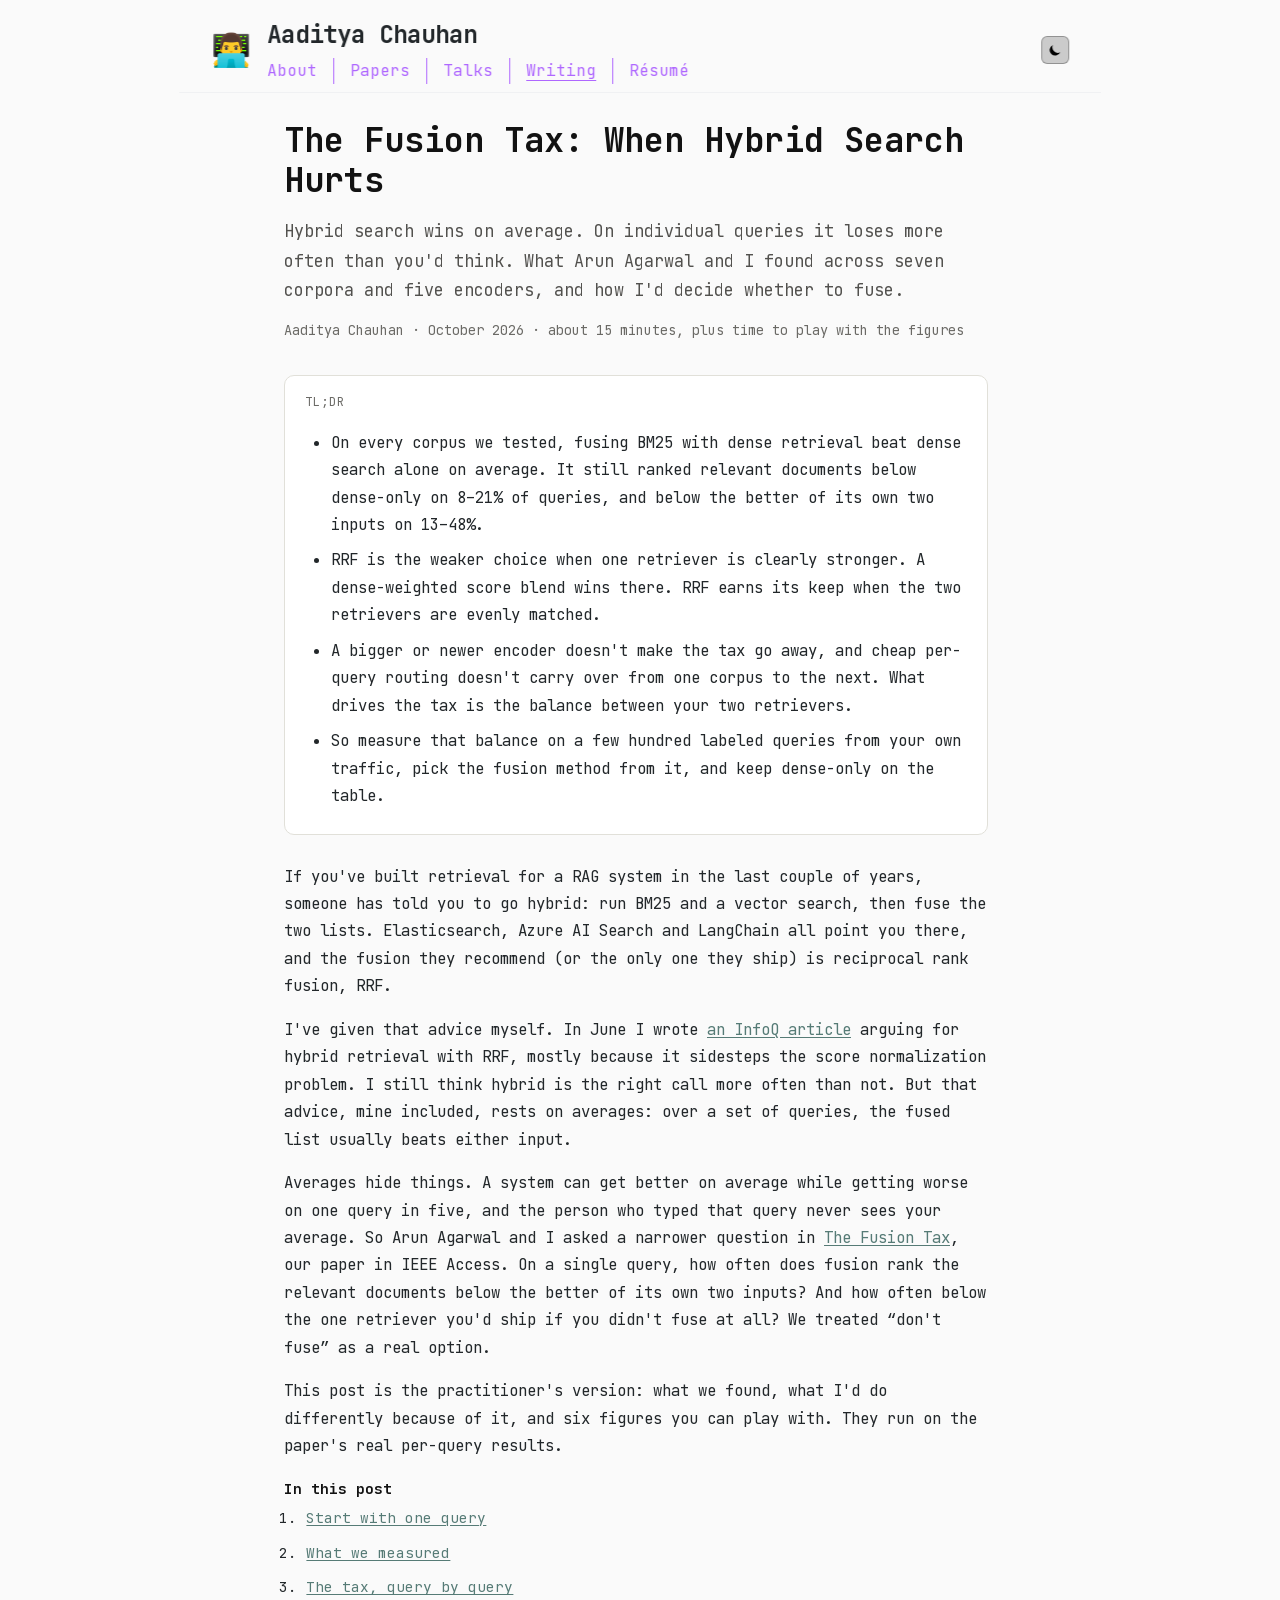
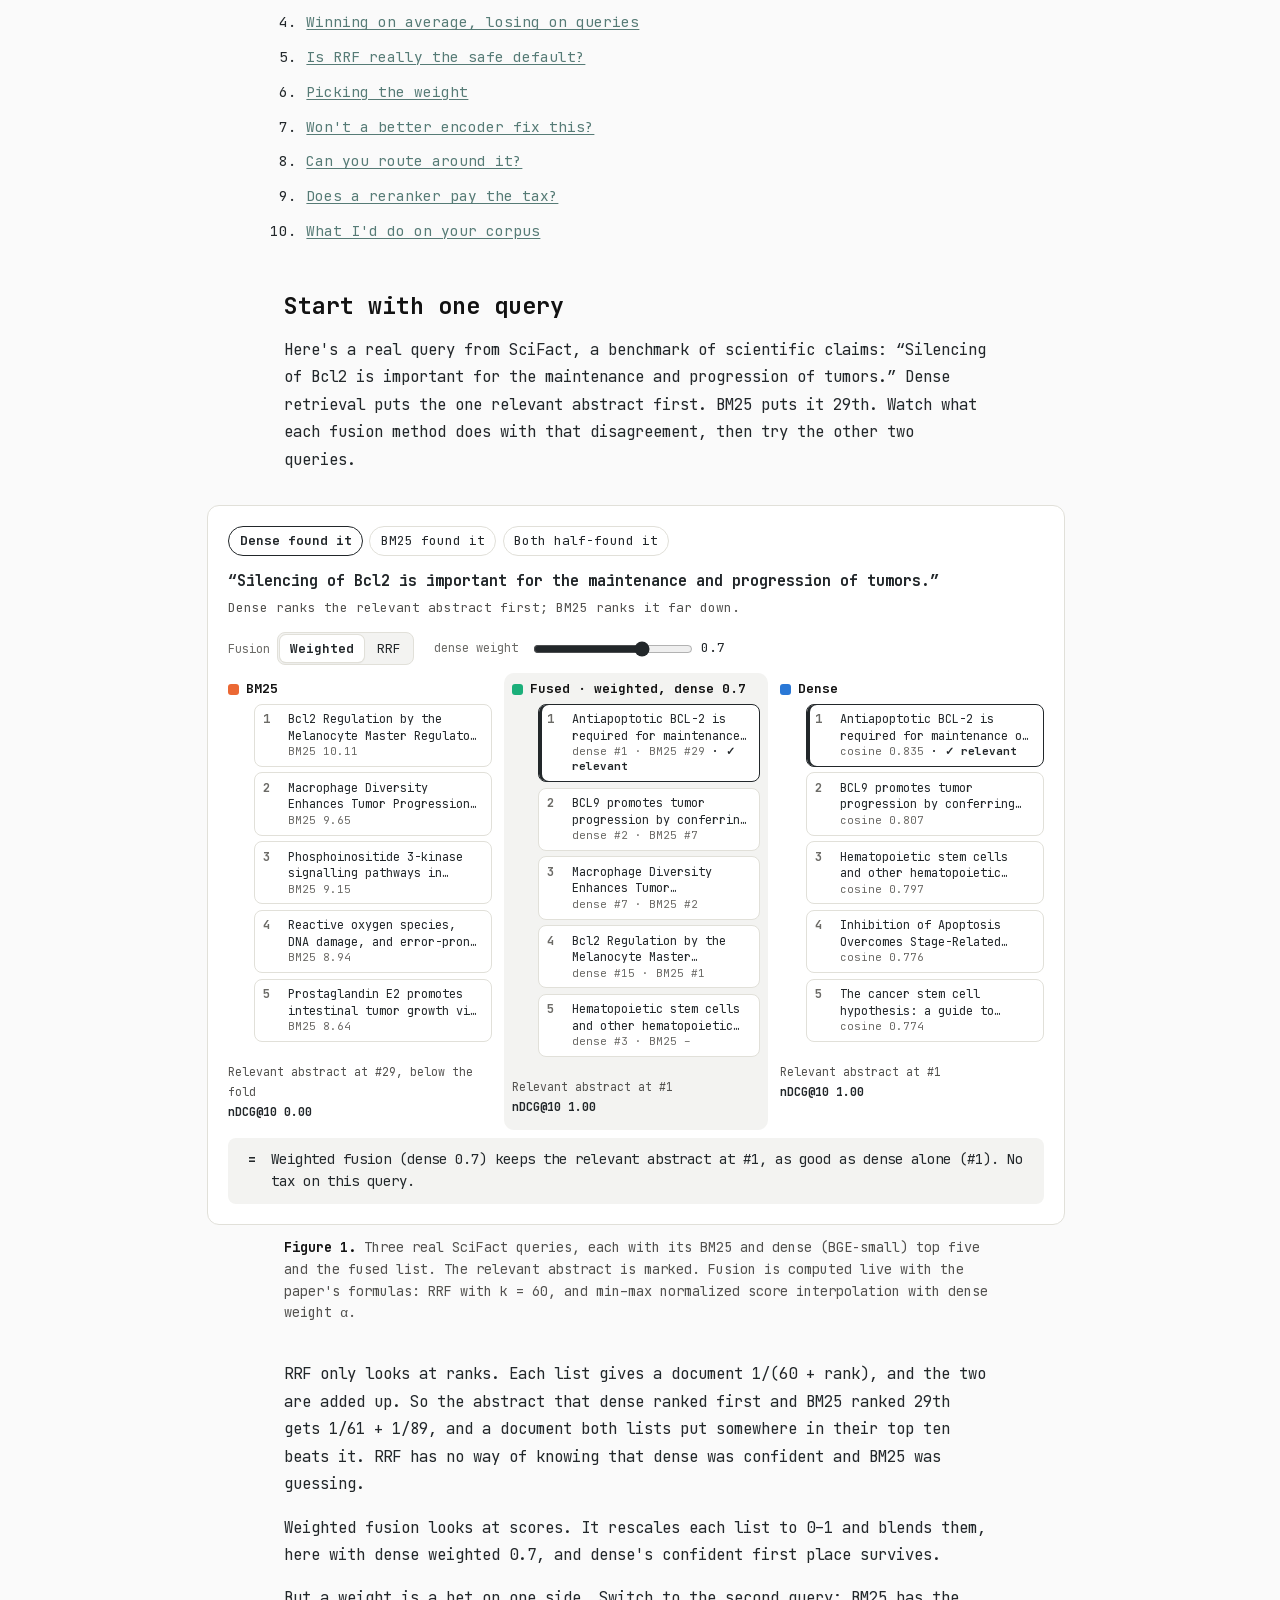
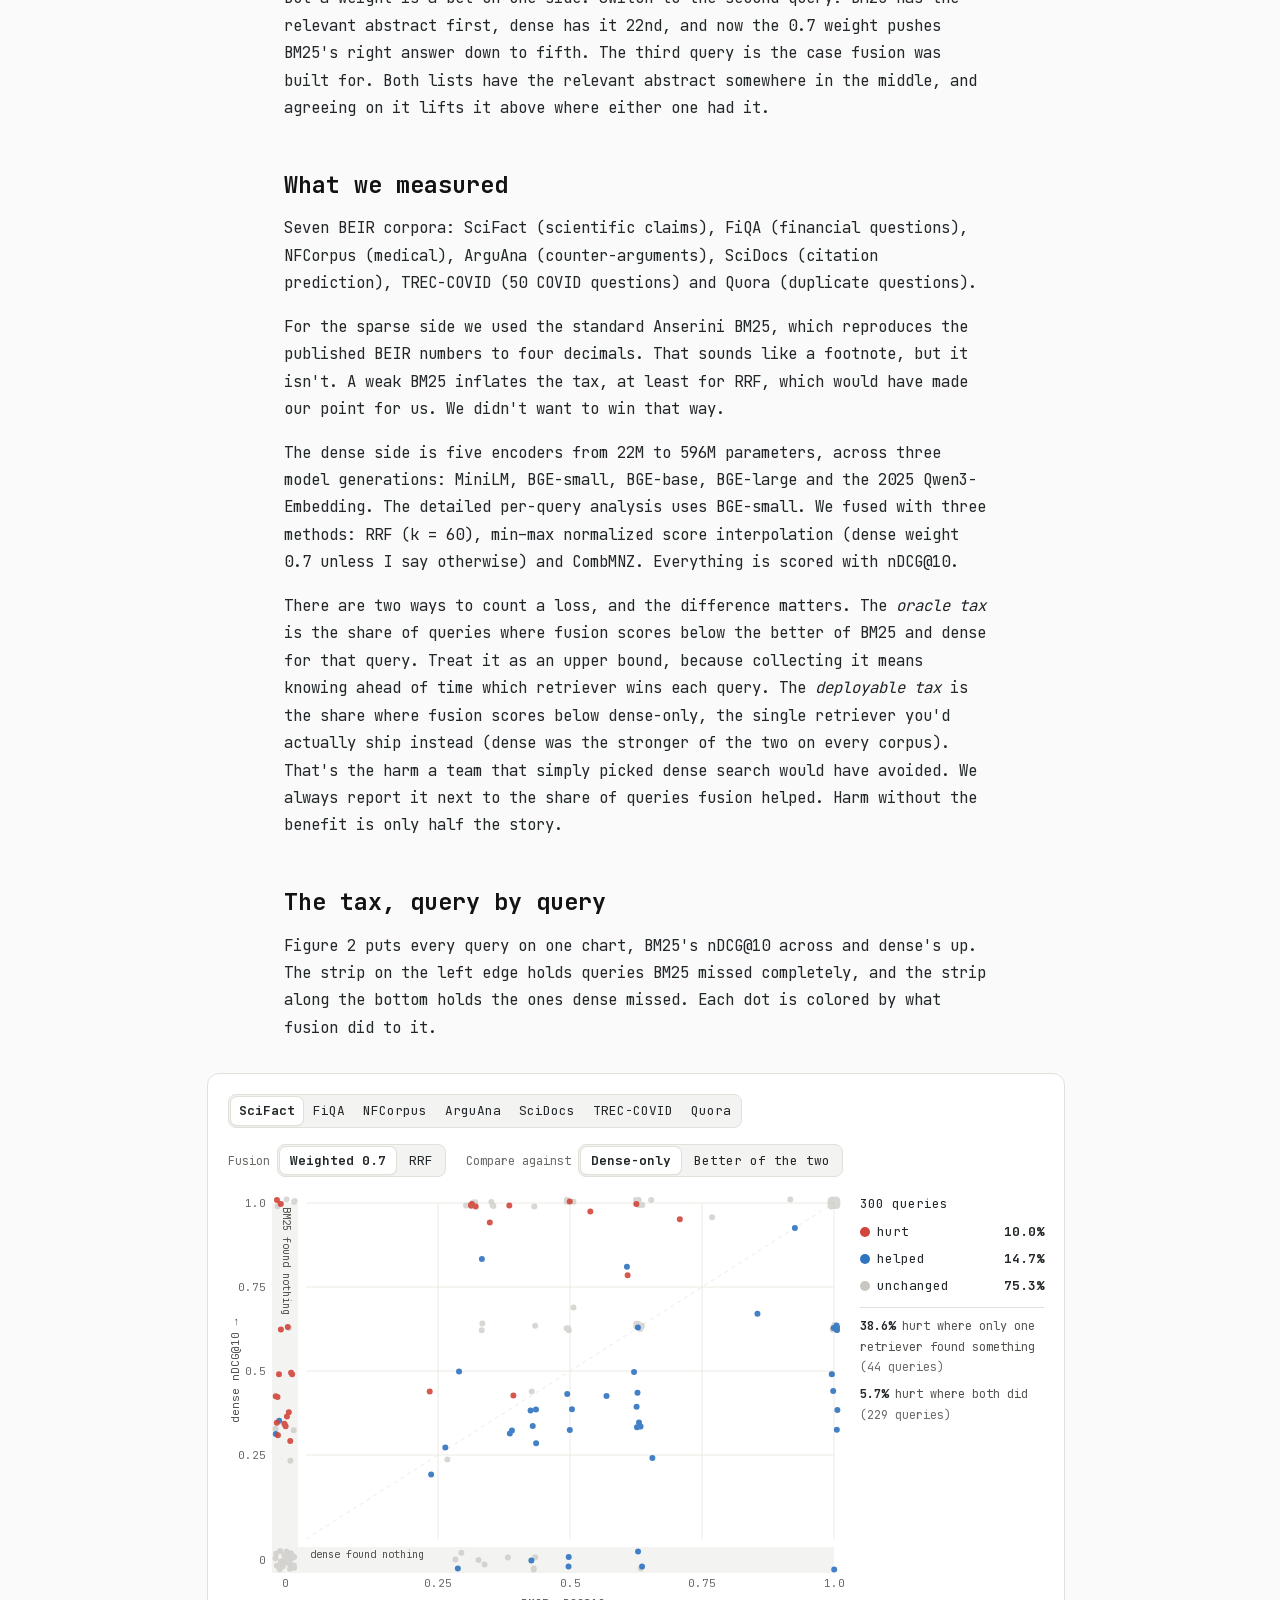
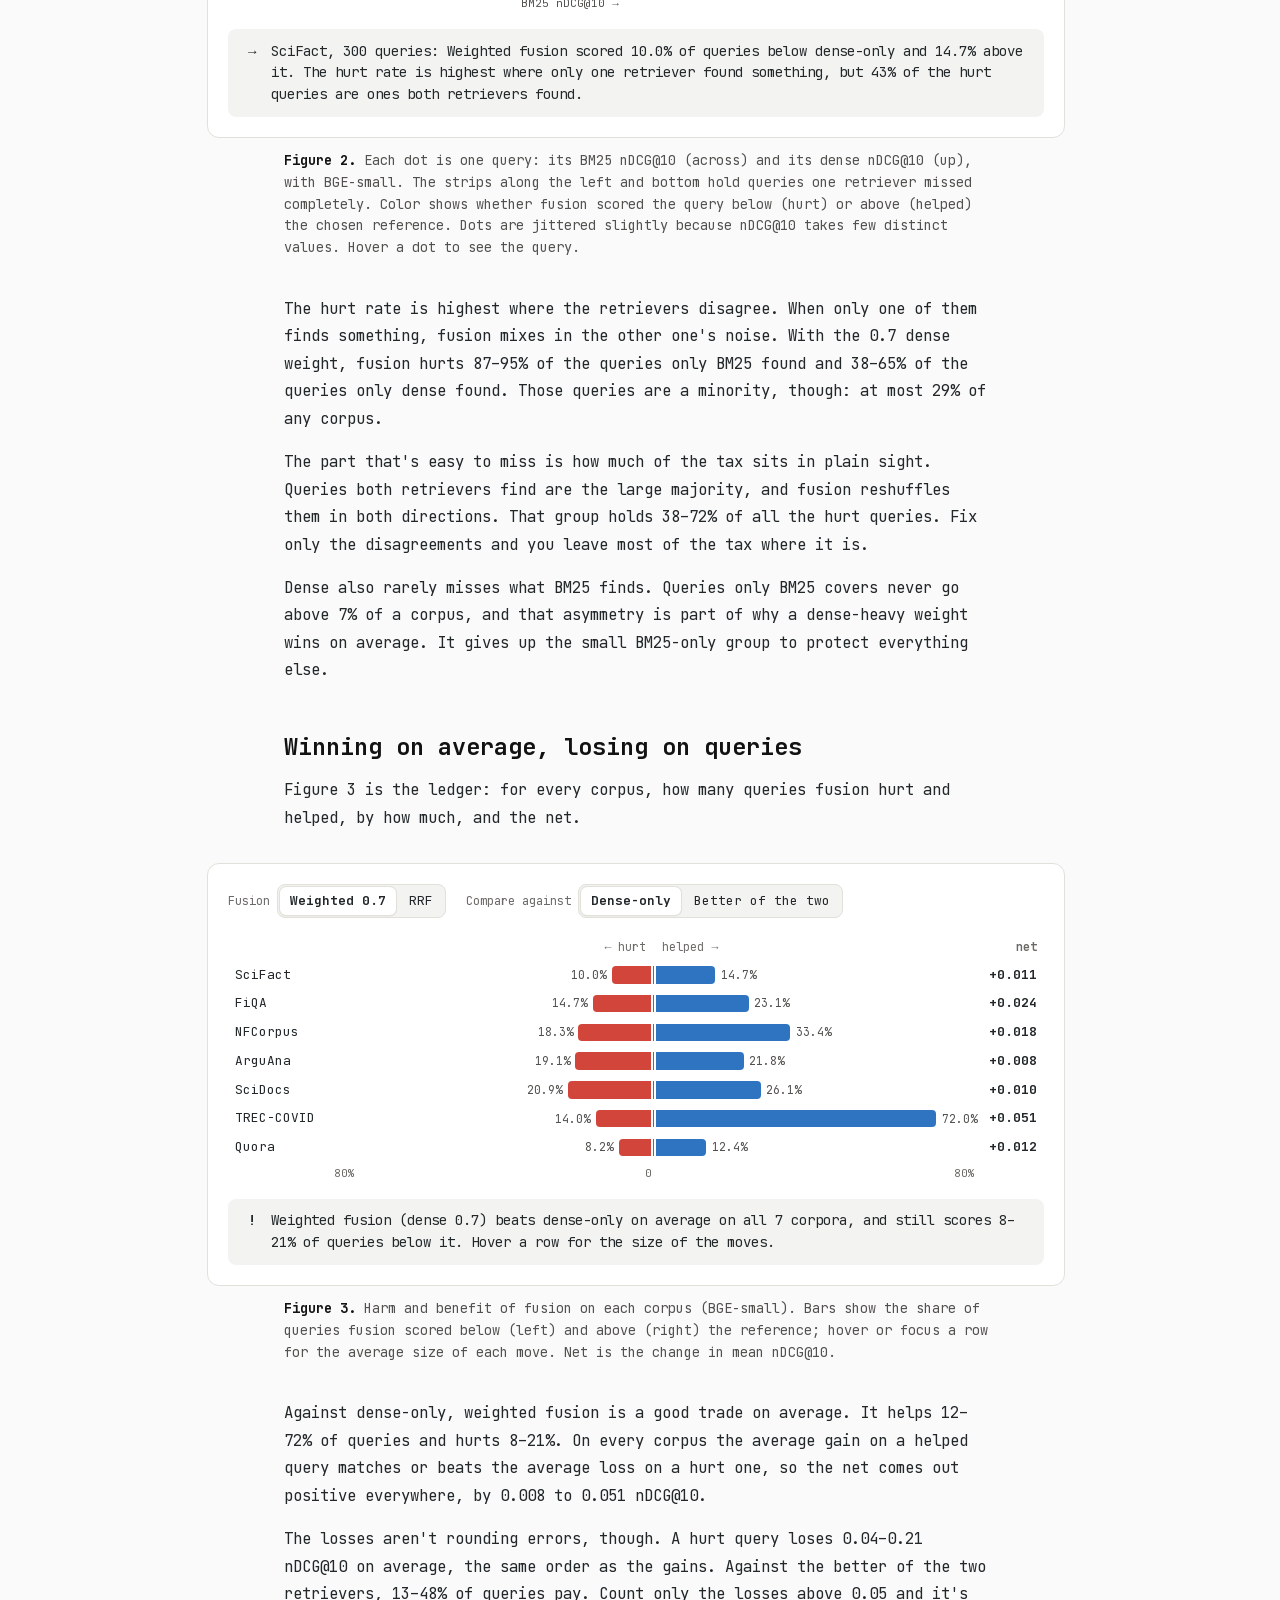
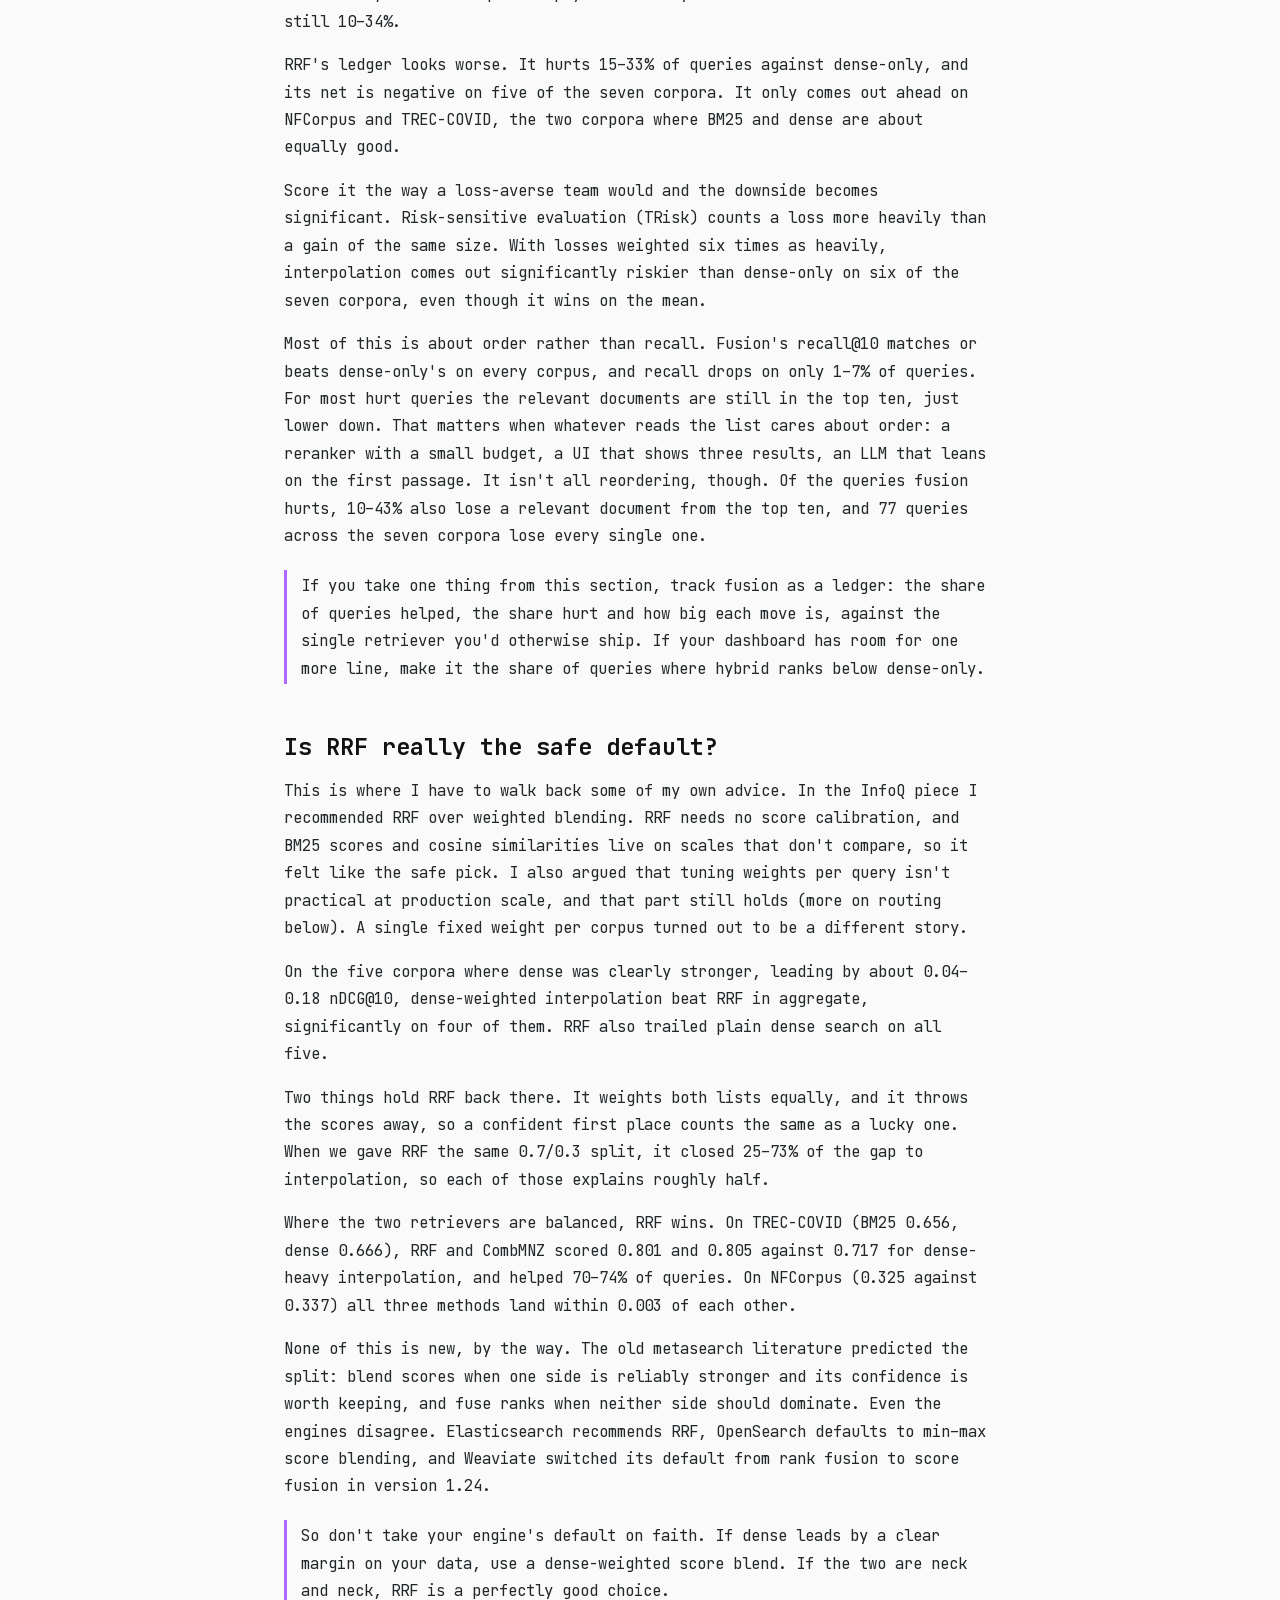
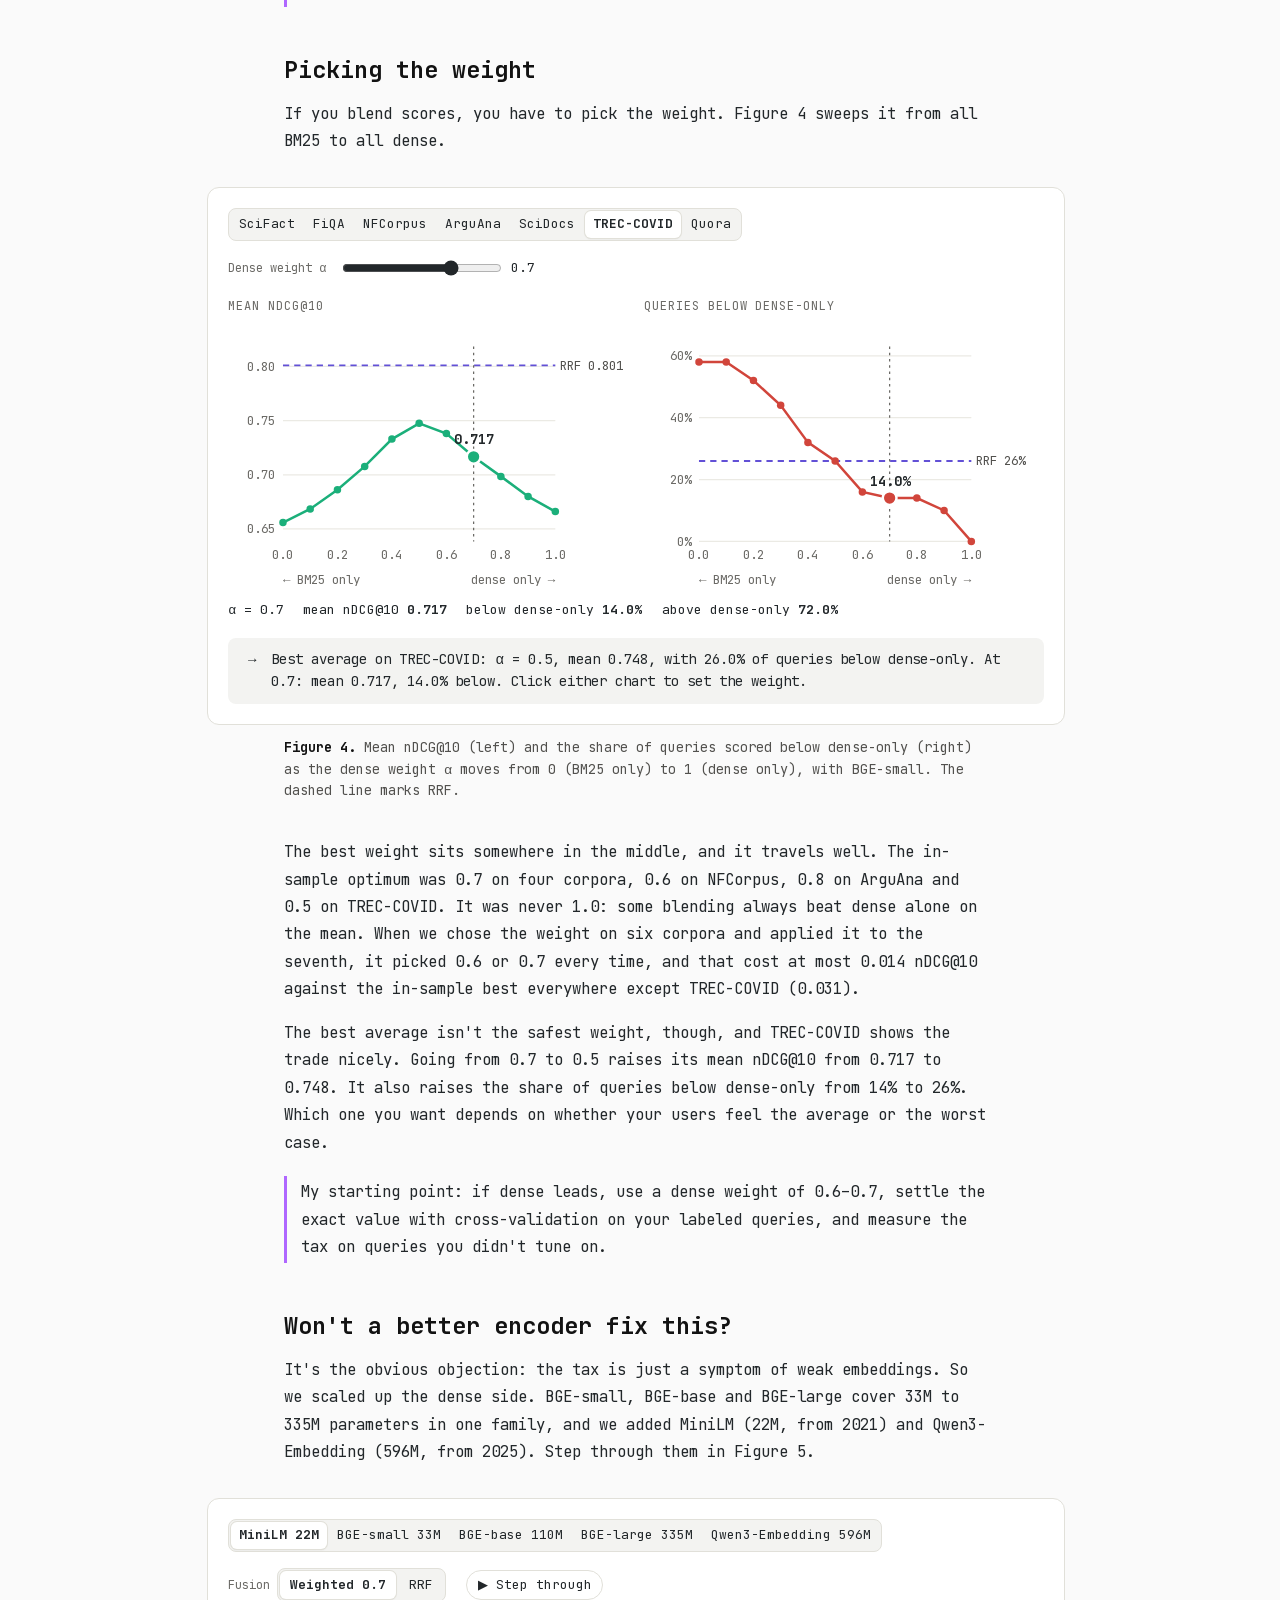
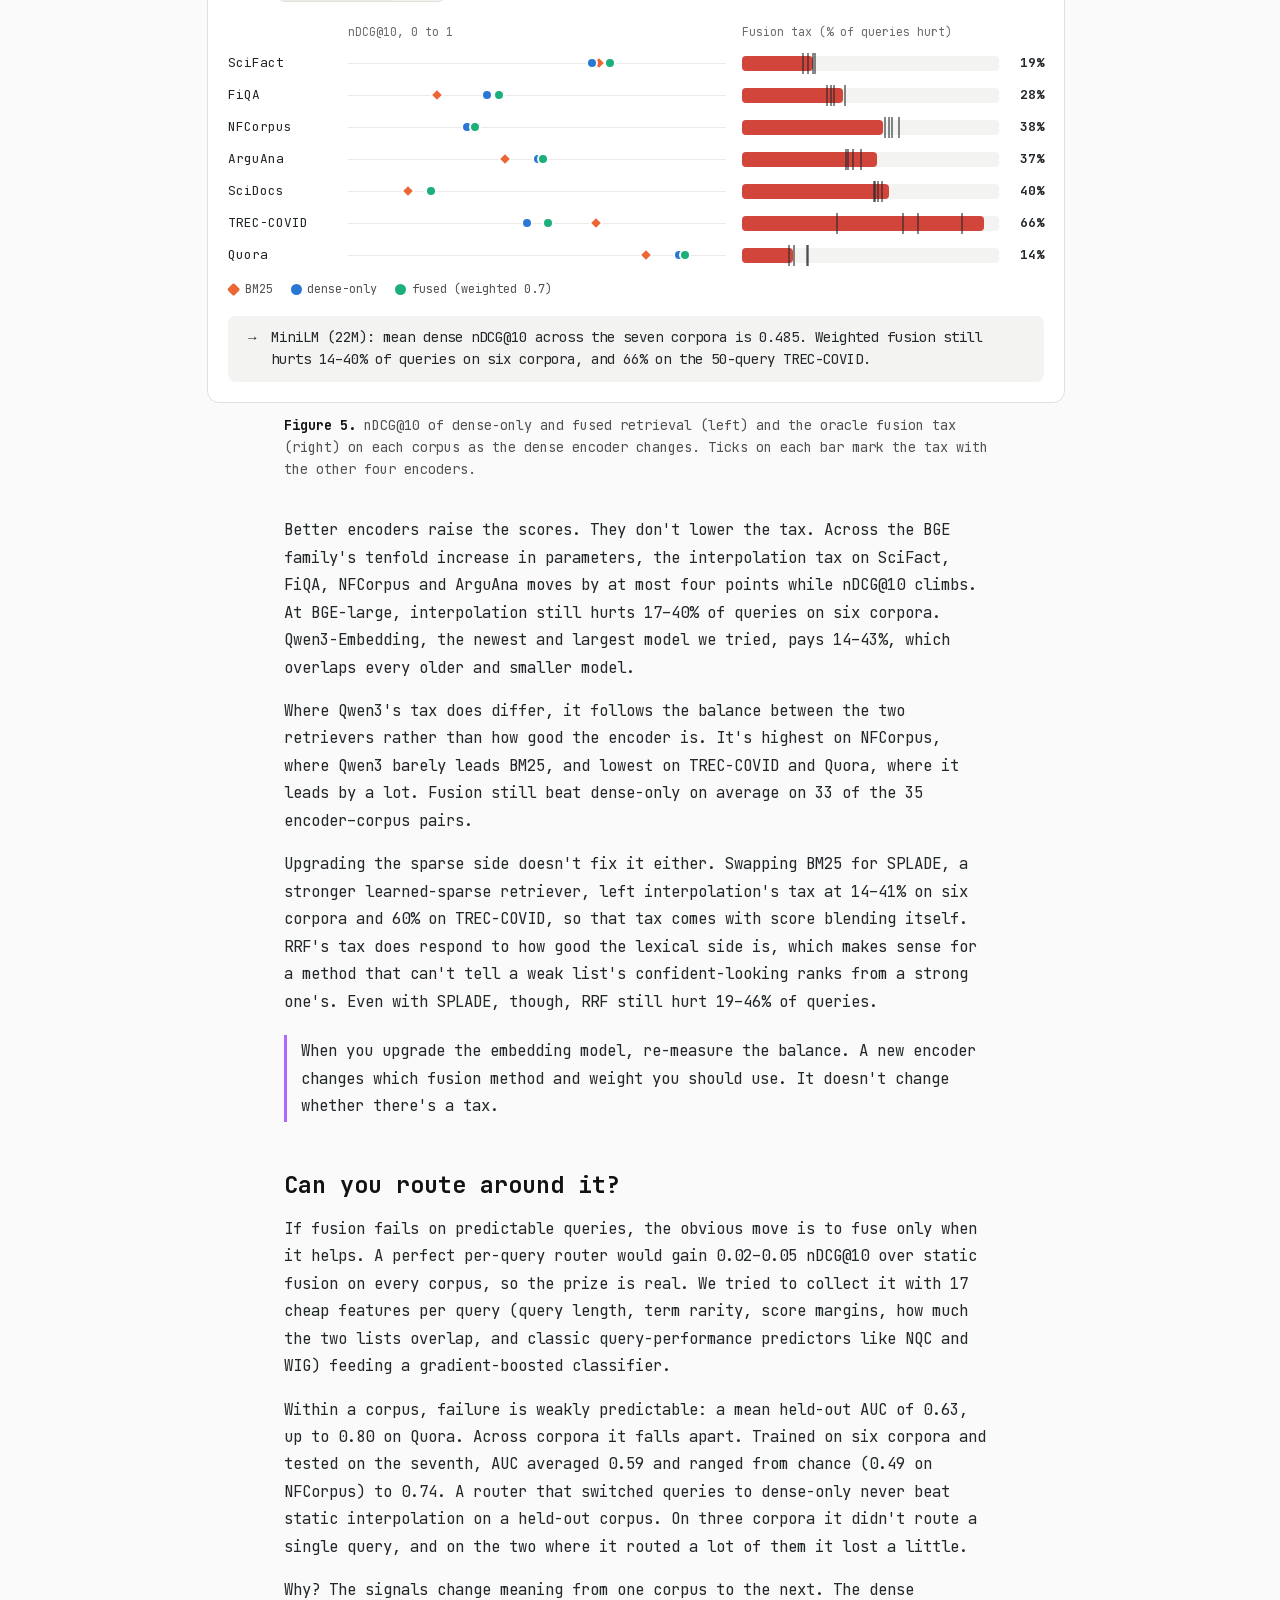
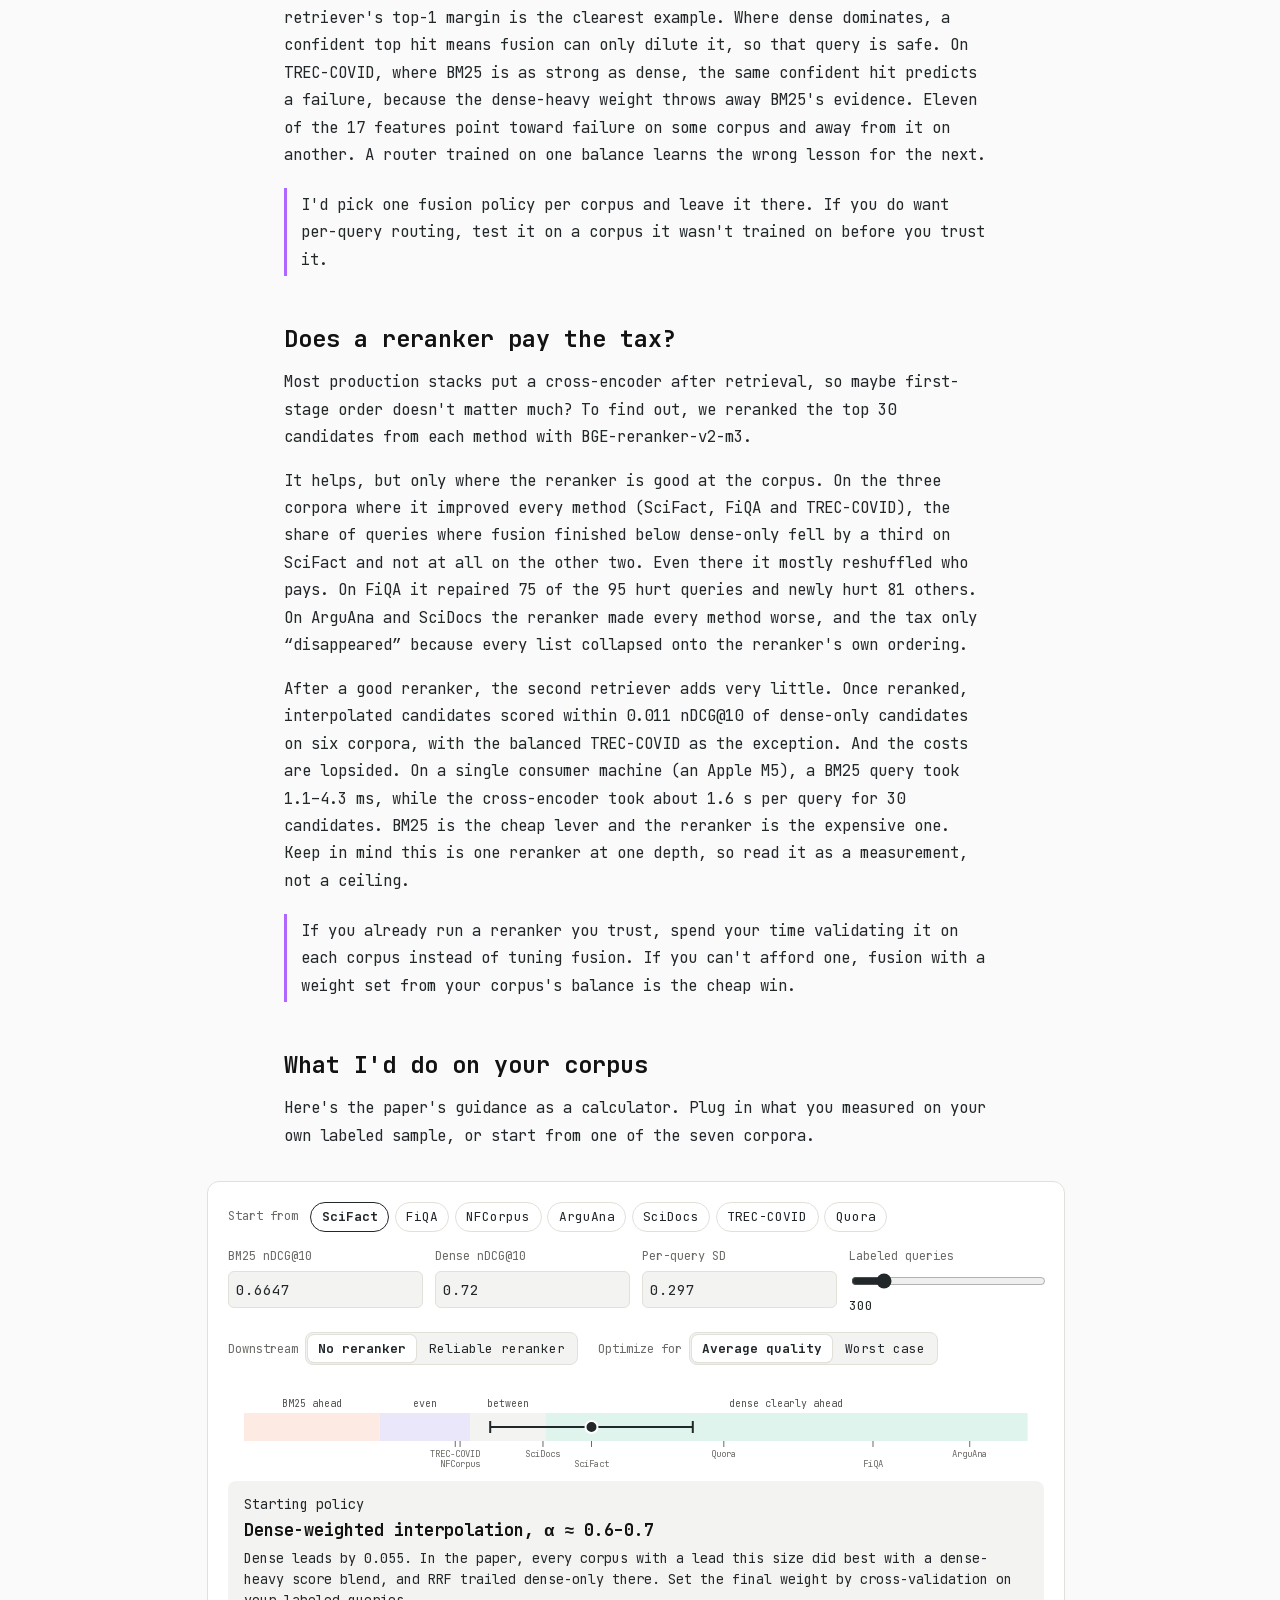
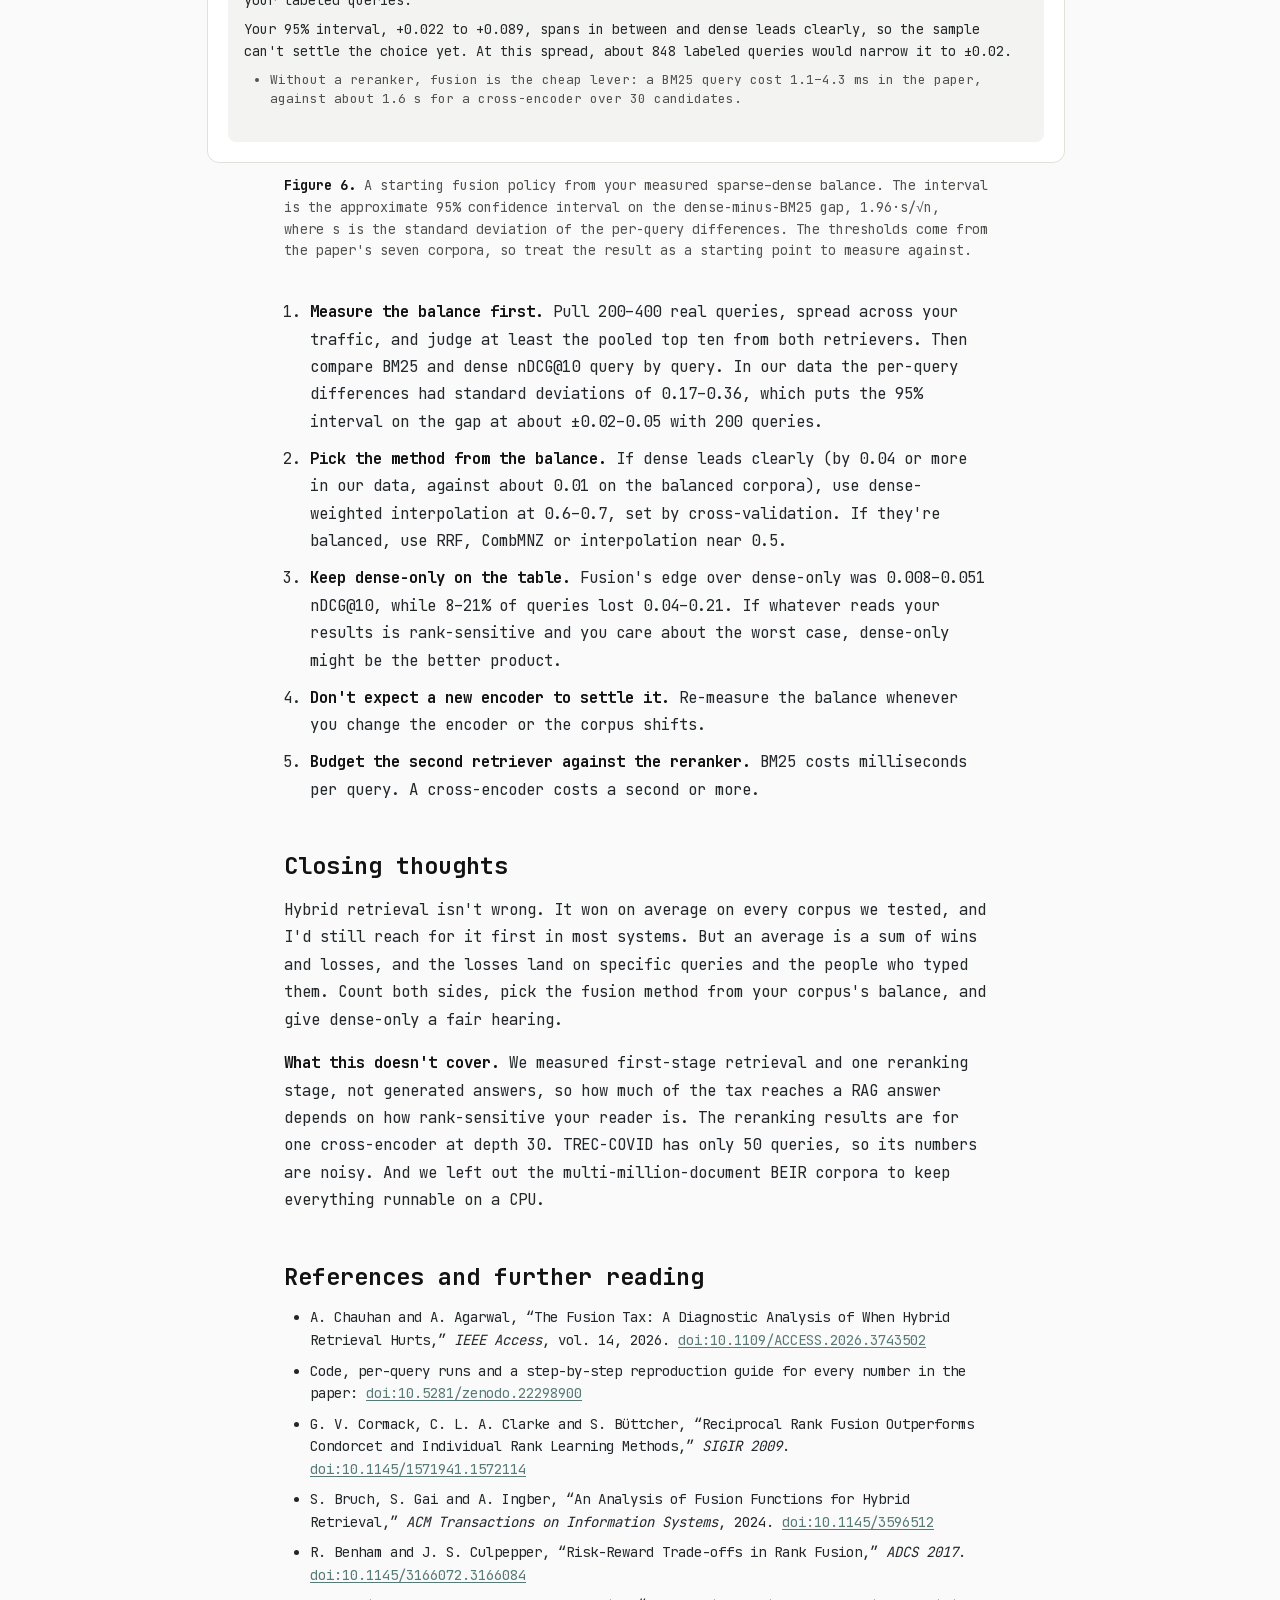
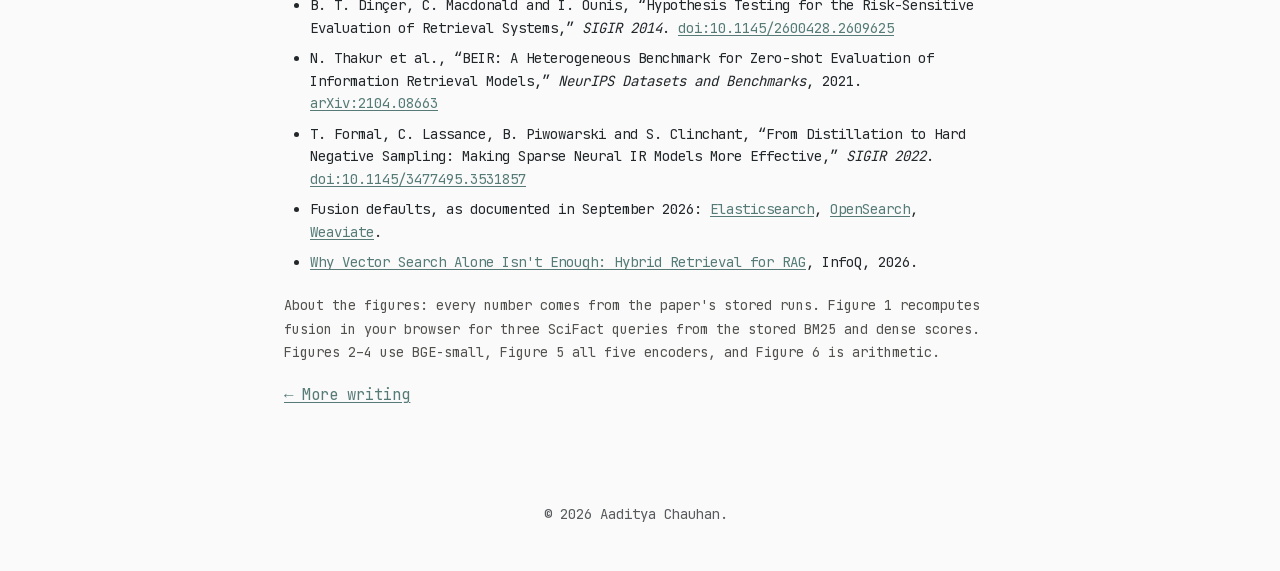
==== commit f651b424: "fix: rewrite The Fusion Tax post in my own voice Same structure, figures and numbers; the prose is f" ====
--- a/writing/the-fusion-tax/index.html
+++ b/writing/the-fusion-tax/index.html
@@ -119,65 +119,70 @@
     <main class="mx-auto max-w-3xl px-4 sm:px-8">
         <article class="post prose">
             <h1 class="post-title">The Fusion Tax: When Hybrid Search Hurts</h1>
-            <p class="post-dek">Hybrid retrieval wins on average, and the average hides the queries it makes worse.
-                What Arun Agarwal and I measured across seven corpora and five encoders, and how to decide whether to
-                fuse.</p>
+            <p class="post-dek">Hybrid search wins on average. On individual queries it loses more often than you'd
+                think. What Arun Agarwal and I found across seven corpora and five encoders, and how I'd decide whether
+                to fuse.</p>
             <p class="post-byline">Aaditya Chauhan · October 2026 · about 15 minutes, plus time to play with the figures</p>
 
             <div class="tldr">
                 <div class="tldr-label">TL;DR</div>
                 <ul>
-                    <li>Fusing BM25 with dense retrieval beat dense search alone on average on all seven corpora we
-                        tested. It still ranked relevant documents below dense-only on 8–21% of queries, and below the
-                        better of its own two inputs on 13–48%.</li>
-                    <li>RRF, the fusion most search stacks recommend, is the weaker choice when one retriever is clearly
-                        stronger. There, a dense-weighted score blend wins. RRF earns its place when the two retrievers
-                        are evenly matched.</li>
+                    <li>On every corpus we tested, fusing BM25 with dense retrieval beat dense search alone on average.
+                        It still ranked relevant documents below dense-only on 8–21% of queries, and below the better of
+                        its own two inputs on 13–48%.</li>
+                    <li>RRF is the weaker choice when one retriever is clearly stronger. A dense-weighted score blend
+                        wins there. RRF earns its keep when the two retrievers are evenly matched.</li>
                     <li>A bigger or newer encoder doesn't make the tax go away, and cheap per-query routing doesn't
-                        transfer across corpora. What sets the tax is the balance between your two retrievers.</li>
-                    <li>Measure that balance on a few hundred labeled queries from your own traffic, pick the fusion
+                        carry over from one corpus to the next. What drives the tax is the balance between your two
+                        retrievers.</li>
+                    <li>So measure that balance on a few hundred labeled queries from your own traffic, pick the fusion
                         method from it, and keep dense-only on the table.</li>
                 </ul>
             </div>
 
-            <p>Ask how to build retrieval for a RAG system and you'll be told to go hybrid: run BM25 and a vector
-                search, then fuse the two lists. At the time of writing that's the recommended setup in Elasticsearch,
-                Azure AI Search and LangChain, and reciprocal rank fusion (RRF) is the fusion they recommend or ship
-                as the only option. The advice rests on averages. Over a set of queries, the fused list usually beats
-                either input.</p>
-
-            <p>Averages are where per-query losses hide. A system can get better on average while getting worse on one
-                query in five, and the person who asked that query never sees your average. So Arun Agarwal and I asked
-                a narrower question in <a href="https://doi.org/10.1109/ACCESS.2026.3743502">The Fusion Tax</a>, our
-                paper in IEEE Access: on a given query, how often does fusion rank relevant documents below the better
-                of its own two inputs, and below the single retriever you'd otherwise deploy? We treated “don't fuse” as
-                a real option, not a baseline to beat.</p>
+            <p>If you've built retrieval for a RAG system in the last couple of years, someone has told you to go
+                hybrid: run BM25 and a vector search, then fuse the two lists. Elasticsearch, Azure AI Search and
+                LangChain all point you there, and the fusion they recommend (or the only one they ship) is reciprocal
+                rank fusion, RRF.</p>
+
+            <p>I've given that advice myself. In June I wrote <a
+                    href="https://www.infoq.com/articles/vector-search-hybrid-retrieval-rag/">an InfoQ article</a>
+                arguing for hybrid retrieval with RRF, mostly because it sidesteps the score normalization problem. I
+                still think hybrid is the right call more often than not. But that advice, mine included, rests on
+                averages: over a set of queries, the fused list usually beats either input.</p>
+
+            <p>Averages hide things. A system can get better on average while getting worse on one query in five, and
+                the person who typed that query never sees your average. So Arun Agarwal and I asked a narrower question
+                in <a href="https://doi.org/10.1109/ACCESS.2026.3743502">The Fusion Tax</a>, our paper in IEEE Access.
+                On a single query, how often does fusion rank the relevant documents below the better of its own two
+                inputs? And how often below the one retriever you'd ship if you didn't fuse at all? We treated “don't
+                fuse” as a real option.</p>
 
             <p>This post is the practitioner's version: what we found, what I'd do differently because of it, and six
-                figures to play with. The figures run on the paper's actual per-query results, not a simulation.</p>
+                figures you can play with. They run on the paper's real per-query results.</p>
 
             <nav class="toc" aria-label="In this post">
                 <strong>In this post</strong>
                 <ol>
-                    <li><a href="#one-query">One query, three rankings</a></li>
+                    <li><a href="#one-query">Start with one query</a></li>
                     <li><a href="#what-we-measured">What we measured</a></li>
                     <li><a href="#per-query">The tax, query by query</a></li>
-                    <li><a href="#ledger">Fusion wins on average and still costs you</a></li>
-                    <li><a href="#rrf">RRF is not a safe default</a></li>
-                    <li><a href="#weight">Turning the weight</a></li>
-                    <li><a href="#encoders">A bigger encoder won't fix it</a></li>
+                    <li><a href="#ledger">Winning on average, losing on queries</a></li>
+                    <li><a href="#rrf">Is RRF really the safe default?</a></li>
+                    <li><a href="#weight">Picking the weight</a></li>
+                    <li><a href="#encoders">Won't a better encoder fix this?</a></li>
                     <li><a href="#routing">Can you route around it?</a></li>
                     <li><a href="#reranker">Does a reranker pay the tax?</a></li>
-                    <li><a href="#decide">Deciding for your corpus</a></li>
+                    <li><a href="#decide">What I'd do on your corpus</a></li>
                 </ol>
             </nav>
 
-            <h2 id="one-query">One query, three rankings</h2>
-
-            <p>Start with one real query from SciFact, a benchmark of scientific claims: “Silencing of Bcl2 is
-                important for the maintenance and progression of tumors.” Dense retrieval ranks the one relevant
-                abstract first. BM25 ranks it 29th. Watch what each fusion method does with that disagreement, then try
-                the other two queries.</p>
+            <h2 id="one-query">Start with one query</h2>
+
+            <p>Here's a real query from SciFact, a benchmark of scientific claims: “Silencing of Bcl2 is important for
+                the maintenance and progression of tumors.” Dense retrieval puts the one relevant abstract first. BM25
+                puts it 29th. Watch what each fusion method does with that disagreement, then try the other two
+                queries.</p>
 
             <figure class="fig" id="fig-example">
                 <div class="fig-card">
@@ -193,43 +198,46 @@
                     with dense weight α.</figcaption>
             </figure>
 
-            <p><span class="lead-in">RRF only sees ranks.</span> It gives each document 1/(60&nbsp;+&nbsp;rank) from
-                each list and adds them up. A document that dense ranks first and BM25 ranks 29th gets 1/61 + 1/89,
-                and a document both lists put somewhere in their top ten can beat that. RRF can't tell that dense was
-                confident and BM25 was guessing.</p>
-
-            <p><span class="lead-in">Weighted fusion sees scores.</span> It rescales each list's scores to 0–1 and
-                blends them, here with dense weighted 0.7. Dense's confident first place survives.</p>
-
-            <p><span class="lead-in">But a weight is a bet on one side.</span> In the second query, BM25 ranks the
-                relevant abstract first and dense ranks it 22nd. Now the 0.7 weight pushes the document BM25 had right
-                down to fifth.
-                The third query is the case fusion is built for: both lists have the relevant abstract partway down,
-                and their agreement lifts it above where either had it.</p>
+            <p>RRF only looks at ranks. Each list gives a document 1/(60&nbsp;+&nbsp;rank), and the two are added up.
+                So the abstract that dense ranked first and BM25 ranked 29th gets 1/61 + 1/89, and a document both
+                lists put somewhere in their top ten beats it. RRF has no way of knowing that dense was confident and
+                BM25 was guessing.</p>
+
+            <p>Weighted fusion looks at scores. It rescales each list to 0–1 and blends them, here with dense weighted
+                0.7, and dense's confident first place survives.</p>
+
+            <p>But a weight is a bet on one side. Switch to the second query: BM25 has the relevant abstract first,
+                dense has it 22nd, and now the 0.7 weight pushes BM25's right answer down to fifth. The third query is
+                the case fusion was built for. Both lists have the relevant abstract somewhere in the middle, and
+                agreeing on it lifts it above where either one had it.</p>
 
             <h2 id="what-we-measured">What we measured</h2>
 
             <p>Seven BEIR corpora: SciFact (scientific claims), FiQA (financial questions), NFCorpus (medical), ArguAna
                 (counter-arguments), SciDocs (citation prediction), TREC-COVID (50 COVID questions) and Quora
-                (duplicate questions). The sparse side is the standard Anserini BM25, which reproduces the published
-                BEIR numbers to four decimals. The dense side is five encoders from 22M to 596M parameters across three
-                model generations: MiniLM, BGE-small, BGE-base, BGE-large, and Qwen3-Embedding from 2025. The detailed
-                per-query analysis uses BGE-small. We tried three fusion methods: RRF (k&nbsp;=&nbsp;60), min–max
-                normalized score interpolation with a dense weight of 0.7 unless stated, and CombMNZ. The metric is
-                nDCG@10.</p>
-
-            <p><span class="lead-in">There are two ways to count a loss.</span> The <em>oracle tax</em> is the share of
-                queries on which fusion scores below the better of BM25 and dense for that query. It's an upper bound,
-                because collecting it would mean knowing in advance which retriever wins each query. The
-                <em>deployable tax</em> is the share on which fusion scores below dense-only, the single retriever you'd
-                ship instead (dense was the stronger one on every corpus). That's the harm a team that simply chose
-                dense search would have avoided. We always report it next to the share of queries fusion helped,
-                because harm without benefit is half a ledger.</p>
+                (duplicate questions).</p>
+
+            <p>For the sparse side we used the standard Anserini BM25, which reproduces the published BEIR numbers to
+                four decimals. That sounds like a footnote, but it isn't. A weak BM25 inflates the tax, at least for
+                RRF, which would have made our point for us. We didn't want to win that way.</p>
+
+            <p>The dense side is five encoders from 22M to 596M parameters, across three model generations: MiniLM,
+                BGE-small, BGE-base, BGE-large and the 2025 Qwen3-Embedding. The detailed per-query analysis uses
+                BGE-small. We fused with three methods: RRF (k&nbsp;=&nbsp;60), min–max normalized score interpolation
+                (dense weight 0.7 unless I say otherwise) and CombMNZ. Everything is scored with nDCG@10.</p>
+
+            <p>There are two ways to count a loss, and the difference matters. The <em>oracle tax</em> is the share of
+                queries where fusion scores below the better of BM25 and dense for that query. Treat it as an upper
+                bound, because collecting it means knowing ahead of time which retriever wins each query. The
+                <em>deployable tax</em> is the share where fusion scores below dense-only, the single retriever you'd
+                actually ship instead (dense was the stronger of the two on every corpus). That's the harm a team that
+                simply picked dense search would have avoided. We always report it next to the share of queries fusion
+                helped. Harm without the benefit is only half the story.</p>
 
             <h2 id="per-query">The tax, query by query</h2>
 
-            <p>Figure 2 puts every query on one chart: BM25's nDCG@10 across, dense's up. Queries in the strip along
-                the left edge are ones BM25 missed entirely, and queries along the bottom are ones dense missed. Each
+            <p>Figure 2 puts every query on one chart, BM25's nDCG@10 across and dense's up. The strip on the left edge
+                holds queries BM25 missed completely, and the strip along the bottom holds the ones dense missed. Each
                 dot is colored by what fusion did to it.</p>
 
             <figure class="fig" id="fig-scatter">
@@ -246,22 +254,22 @@
                     the query.</figcaption>
             </figure>
 
-            <p><span class="lead-in">Harm concentrates where the retrievers disagree.</span> On queries only one
-                retriever finds, fusion mixes in the other retriever's noise. With the 0.7 dense weight, fusion hurts
-                87–95% of the queries only BM25 found, and 38–65% of the queries only dense found. These queries are a
-                minority, at most 29% of any corpus.</p>
-
-            <p><span class="lead-in">Most of the tax is in plain sight anyway.</span> Queries both retrievers find are
-                the large majority, and fusion reorders them in both directions. That group holds 38–72% of all the
-                hurt queries, so fixing only the disagreements would leave most of the tax in place.</p>
-
-            <p><span class="lead-in">Dense rarely misses what BM25 finds.</span> Queries only BM25 covers never exceed
-                7% of a corpus. That asymmetry is part of why a dense-heavy weight wins on average: it gives up the
-                small BM25-only group to protect everything else.</p>
-
-            <h2 id="ledger">Fusion wins on average and still costs you</h2>
-
-            <p>Figure 3 is the ledger for every corpus: how many queries fusion hurt and helped, by how much, and the
+            <p>The hurt rate is highest where the retrievers disagree. When only one of them finds something, fusion
+                mixes in the other one's noise. With the 0.7 dense weight, fusion hurts 87–95% of the queries only BM25 found
+                and 38–65% of the queries only dense found. Those queries are a minority, though: at most 29% of any
+                corpus.</p>
+
+            <p>The part that's easy to miss is how much of the tax sits in plain sight. Queries both retrievers find are
+                the large majority, and fusion reshuffles them in both directions. That group holds 38–72% of all the
+                hurt queries. Fix only the disagreements and you leave most of the tax where it is.</p>
+
+            <p>Dense also rarely misses what BM25 finds. Queries only BM25 covers never go above 7% of a corpus, and
+                that asymmetry is part of why a dense-heavy weight wins on average. It gives up the small BM25-only
+                group to protect everything else.</p>
+
+            <h2 id="ledger">Winning on average, losing on queries</h2>
+
+            <p>Figure 3 is the ledger: for every corpus, how many queries fusion hurt and helped, by how much, and the
                 net.</p>
 
             <figure class="fig" id="fig-ledger">
@@ -275,60 +283,64 @@
                     row for the average size of each move. Net is the change in mean nDCG@10.</figcaption>
             </figure>
 
-            <p><span class="lead-in">Against dense-only, weighted fusion is a good trade on average.</span> It helps
-                12–72% of queries and hurts 8–21%. On every corpus the average gain on a helped query matches or beats
-                the average loss on a hurt one, so the net is positive everywhere, by 0.008 to 0.051 nDCG@10.</p>
-
-            <p><span class="lead-in">But the losses aren't rounding errors.</span> A hurt query loses 0.04–0.21 nDCG@10
-                on average, the same order as the gains. Against the better of the two retrievers, 13–48% of queries
-                pay. Counting only material losses, above 0.05, it's still 10–34%.</p>
-
-            <p><span class="lead-in">RRF's ledger is worse.</span> It hurts 15–33% of queries against dense-only, and
-                its net is negative on five of the seven corpora. It comes out ahead only on NFCorpus and TREC-COVID,
-                the two corpora where BM25 and dense are about equally good.</p>
-
-            <p><span class="lead-in">Under loss-averse scoring, the downside is significant.</span> Risk-sensitive
+            <p>Against dense-only, weighted fusion is a good trade on average. It helps 12–72% of queries and hurts
+                8–21%. On every corpus the average gain on a helped query matches or beats the average loss on a hurt
+                one, so the net comes out positive everywhere, by 0.008 to 0.051 nDCG@10.</p>
+
+            <p>The losses aren't rounding errors, though. A hurt query loses 0.04–0.21 nDCG@10 on average, the same
+                order as the gains. Against the better of the two retrievers, 13–48% of queries pay. Count only the
+                losses above 0.05 and it's still 10–34%.</p>
+
+            <p>RRF's ledger looks worse. It hurts 15–33% of queries against dense-only, and its net is negative on five
+                of the seven corpora. It only comes out ahead on NFCorpus and TREC-COVID, the two corpora where BM25 and
+                dense are about equally good.</p>
+
+            <p>Score it the way a loss-averse team would and the downside becomes significant. Risk-sensitive
                 evaluation (TRisk) counts a loss more heavily than a gain of the same size. With losses weighted six
-                times as heavily, interpolation is significantly riskier than dense-only on six of the seven corpora,
-                even though it wins on the mean.</p>
-
-            <p><span class="lead-in">It's mostly a ranking problem, not a recall problem.</span> Fusion's recall@10
-                matches or beats dense-only's on every corpus, and recall drops on only 1–7% of queries. For most hurt
-                queries the relevant documents are still in the top ten, just lower. That matters if whatever consumes
-                the list cares about order: a reranker with a small budget, a UI that shows three results, a reader
-                that leans on the first passage. It isn't all reordering, though. Of the queries fusion hurts, 10–43%
-                also lose a relevant document from the top ten, and 77 queries across the seven corpora lose every
-                one.</p>
-
-            <p class="rec"><span class="lead-in">My recommendation:</span> report fusion as a ledger, not an average:
-                the share of queries helped, the share hurt and the mean size of each, against the single retriever
-                you'd otherwise ship. If you add only one line to your evaluation dashboard, make it the share of
-                queries where hybrid ranks below dense-only.</p>
-
-            <h2 id="rrf">RRF is not a safe default</h2>
-
-            <p>RRF is popular for a good reason. It needs no score calibration, and BM25 scores and cosine similarities
-                live on scales that don't compare. But on the five corpora where dense was clearly stronger, leading by
-                about 0.04–0.18 nDCG@10, dense-weighted interpolation beat RRF in aggregate, significantly on four. RRF
-                also trailed plain dense search on all five.</p>
-
-            <p><span class="lead-in">Two things hold RRF back there.</span> It weights both lists equally, and it throws
-                away the scores, so a confident first place counts the same as a lucky one. A weighted RRF with the
-                same 0.7/0.3 split closes 25–73% of the gap to interpolation, so each explains roughly half.</p>
-
-            <p><span class="lead-in">Where the two retrievers are balanced, RRF wins.</span> On TREC-COVID (BM25 0.656,
-                dense 0.666), RRF and CombMNZ scored 0.801 and 0.805 against 0.717 for dense-heavy interpolation, and
-                helped 70–74% of queries. On NFCorpus (0.325 against 0.337) the three methods tie within 0.003. The
-                metasearch literature predicted this split long ago: blend scores when one side is reliably stronger and
-                its confidence is worth keeping, and fuse ranks when neither side should dominate. The engines disagree
-                too. Elasticsearch recommends RRF, OpenSearch defaults to min–max score blending, and Weaviate switched
-                its default from rank fusion to score fusion in version 1.24.</p>
-
-            <p class="rec"><span class="lead-in">My recommendation:</span> don't take your engine's fusion default on
-                faith. If dense leads by a clear margin on your data, use a dense-weighted score blend. If the two are
-                neck and neck, RRF is a good choice.</p>
-
-            <h2 id="weight">Turning the weight</h2>
+                times as heavily, interpolation comes out significantly riskier than dense-only on six of the seven
+                corpora, even though it wins on the mean.</p>
+
+            <p>Most of this is about order rather than recall. Fusion's recall@10 matches or beats dense-only's on every
+                corpus, and recall drops on only 1–7% of queries. For most hurt queries the relevant documents are
+                still in the top ten, just lower down. That matters when whatever reads the list cares about order: a
+                reranker with a small budget, a UI that shows three results, an LLM that leans on the first passage.
+                It isn't all reordering, though. Of the queries fusion hurts, 10–43% also lose a relevant document from
+                the top ten, and 77 queries across the seven corpora lose every single one.</p>
+
+            <p class="rec">If you take one thing from this section, track fusion as a ledger: the share of queries
+                helped, the share hurt and how big each move is, against the single retriever you'd otherwise ship. If
+                your dashboard has room for one more line, make it the share of queries where hybrid ranks below
+                dense-only.</p>
+
+            <h2 id="rrf">Is RRF really the safe default?</h2>
+
+            <p>This is where I have to walk back some of my own advice. In the InfoQ piece I recommended RRF over
+                weighted blending. RRF needs no score calibration, and BM25 scores and cosine similarities live on
+                scales that don't compare, so it felt like the safe pick. I also argued that tuning weights per query
+                isn't practical at production scale, and that part still holds (more on routing below). A single fixed
+                weight per corpus turned out to be a different story.</p>
+
+            <p>On the five corpora where dense was clearly stronger, leading by about 0.04–0.18 nDCG@10, dense-weighted
+                interpolation beat RRF in aggregate, significantly on four of them. RRF also trailed plain dense search
+                on all five.</p>
+
+            <p>Two things hold RRF back there. It weights both lists equally, and it throws the scores away, so a
+                confident first place counts the same as a lucky one. When we gave RRF the same 0.7/0.3 split, it
+                closed 25–73% of the gap to interpolation, so each of those explains roughly half.</p>
+
+            <p>Where the two retrievers are balanced, RRF wins. On TREC-COVID (BM25 0.656, dense 0.666), RRF and CombMNZ
+                scored 0.801 and 0.805 against 0.717 for dense-heavy interpolation, and helped 70–74% of queries. On
+                NFCorpus (0.325 against 0.337) all three methods land within 0.003 of each other.</p>
+
+            <p>None of this is new, by the way. The old metasearch literature predicted the split: blend scores when one
+                side is reliably stronger and its confidence is worth keeping, and fuse ranks when neither side should
+                dominate. Even the engines disagree. Elasticsearch recommends RRF, OpenSearch defaults to min–max score
+                blending, and Weaviate switched its default from rank fusion to score fusion in version 1.24.</p>
+
+            <p class="rec">So don't take your engine's default on faith. If dense leads by a clear margin on your data,
+                use a dense-weighted score blend. If the two are neck and neck, RRF is a perfectly good choice.</p>
+
+            <h2 id="weight">Picking the weight</h2>
 
             <p>If you blend scores, you have to pick the weight. Figure 4 sweeps it from all BM25 to all dense.</p>
 
@@ -344,26 +356,25 @@
                     BGE-small. The dashed line marks RRF.</figcaption>
             </figure>
 
-            <p><span class="lead-in">The best weight is in the middle, and it travels.</span> The in-sample optimum was
-                0.7 on four corpora, 0.6 on NFCorpus, 0.8 on ArguAna and 0.5 on TREC-COVID, and never 1.0: some
-                blending always beat dense alone on the mean. Choosing the weight on six corpora and applying it to
-                the seventh picked 0.6 or 0.7 every time, at a cost of at most 0.014 nDCG@10 against the in-sample
-                best on every corpus but TREC-COVID (0.031).</p>
-
-            <p><span class="lead-in">The best average isn't the safest weight.</span> TREC-COVID shows the trade.
-                Moving from 0.7 to 0.5 raises its mean nDCG@10 from 0.717 to 0.748, and raises the share of queries
-                that land below dense-only from 14% to 26%. Which you want depends on whether your users feel the
-                average or the worst case.</p>
-
-            <p class="rec"><span class="lead-in">My recommendation:</span> if dense leads, start at a dense weight of
-                0.6–0.7, set the final value by cross-validation on your labeled queries, and measure the tax on
-                queries you didn't tune on.</p>
-
-            <h2 id="encoders">A bigger encoder won't fix it</h2>
-
-            <p>The obvious objection is that the tax is a symptom of weak embeddings. So we scaled the dense side:
-                BGE-small, BGE-base and BGE-large (33M to 335M parameters, one family), plus MiniLM (22M, from 2021)
-                and Qwen3-Embedding (596M, from 2025). Step through them in Figure 5.</p>
+            <p>The best weight sits somewhere in the middle, and it travels well. The in-sample optimum was 0.7 on four
+                corpora, 0.6 on NFCorpus, 0.8 on ArguAna and 0.5 on TREC-COVID. It was never 1.0: some blending always
+                beat dense alone on the mean. When we chose the weight on six corpora and applied it to the seventh, it
+                picked 0.6 or 0.7 every time, and that cost at most 0.014 nDCG@10 against the in-sample best everywhere
+                except TREC-COVID (0.031).</p>
+
+            <p>The best average isn't the safest weight, though, and TREC-COVID shows the trade nicely. Going from 0.7
+                to 0.5 raises its mean nDCG@10 from 0.717 to 0.748. It also raises the share of queries below
+                dense-only from 14% to 26%. Which one you want depends on whether your users feel the average or the
+                worst case.</p>
+
+            <p class="rec">My starting point: if dense leads, use a dense weight of 0.6–0.7, settle the exact value with
+                cross-validation on your labeled queries, and measure the tax on queries you didn't tune on.</p>
+
+            <h2 id="encoders">Won't a better encoder fix this?</h2>
+
+            <p>It's the obvious objection: the tax is just a symptom of weak embeddings. So we scaled up the dense side.
+                BGE-small, BGE-base and BGE-large cover 33M to 335M parameters in one family, and we added MiniLM (22M,
+                from 2021) and Qwen3-Embedding (596M, from 2025). Step through them in Figure 5.</p>
 
             <figure class="fig" id="fig-ladder">
                 <div class="fig-card">
@@ -376,75 +387,76 @@
                     the other four encoders.</figcaption>
             </figure>
 
-            <p><span class="lead-in">Better encoders raise the scores, not the floor.</span> Across the BGE family's
-                tenfold increase in parameters, the interpolation tax on SciFact, FiQA, NFCorpus and ArguAna moves by at
-                most four points, while nDCG@10 climbs. At BGE-large, interpolation still hurts 17–40% of queries on six corpora. Qwen3-Embedding, the
-                newest and largest model, pays 14–43%, a range that overlaps every older and smaller model's. Where its
-                tax differs, it follows the balance between the two retrievers rather than the encoder's quality: it's
-                highest on NFCorpus, where Qwen3 barely leads BM25, and lowest on TREC-COVID and Quora, where it leads
-                by a lot. Fusion still beat dense-only on average on 33 of the 35 encoder–corpus pairs.</p>
-
-            <p><span class="lead-in">A better BM25 doesn't fix it either.</span> Swapping BM25 for SPLADE, a stronger
-                learned-sparse retriever, left interpolation's tax at 14–41% on six corpora and 60% on TREC-COVID. That
-                tax comes with score blending itself. RRF's tax does respond to the quality of the lexical side, which
-                fits a method that can't tell a weak list's confident-looking ranks from a strong one's, but with
-                SPLADE RRF still hurt 19–46% of queries.</p>
-
-            <p class="rec"><span class="lead-in">My recommendation:</span> when you upgrade the embedding model,
-                re-measure the balance. A new encoder changes which fusion method and weight you should use, not
-                whether the tax exists.</p>
+            <p>Better encoders raise the scores. They don't lower the tax. Across the BGE family's tenfold increase in
+                parameters, the interpolation tax on SciFact, FiQA, NFCorpus and ArguAna moves by at most four points
+                while nDCG@10 climbs. At BGE-large, interpolation still hurts 17–40% of queries on six corpora.
+                Qwen3-Embedding, the newest and largest model we tried, pays 14–43%, which overlaps every older and
+                smaller model.</p>
+
+            <p>Where Qwen3's tax does differ, it follows the balance between the two retrievers rather than how good
+                the encoder is. It's highest on NFCorpus, where Qwen3 barely leads BM25, and lowest on TREC-COVID and
+                Quora, where it leads by a lot. Fusion still beat dense-only on average on 33 of the 35 encoder–corpus
+                pairs.</p>
+
+            <p>Upgrading the sparse side doesn't fix it either. Swapping BM25 for SPLADE, a stronger learned-sparse
+                retriever, left interpolation's tax at 14–41% on six corpora and 60% on TREC-COVID, so that tax comes
+                with score blending itself. RRF's tax does respond to how good the lexical side is, which makes sense
+                for a method that can't tell a weak list's confident-looking ranks from a strong one's. Even with
+                SPLADE, though, RRF still hurt 19–46% of queries.</p>
+
+            <p class="rec">When you upgrade the embedding model, re-measure the balance. A new encoder changes which
+                fusion method and weight you should use. It doesn't change whether there's a tax.</p>
 
             <h2 id="routing">Can you route around it?</h2>
 
-            <p>If fusion fails on predictable queries, you could fuse only when it helps. A perfect per-query router
-                would gain 0.02–0.05 nDCG@10 over static fusion on every corpus, so the prize is real. We tried to
-                collect it with 17 cheap features per query (query length, term rarity, score margins, overlap between
-                the two lists, and classic query-performance predictors such as NQC and WIG) feeding a gradient-boosted
-                classifier.</p>
-
-            <p><span class="lead-in">Within a corpus, failure is weakly predictable.</span> The mean held-out AUC was
-                0.63, up to 0.80 on Quora. <span class="lead-in">Across corpora, it isn't reliably.</span> Trained on
-                six corpora and tested on the seventh, AUC averaged 0.59 and ranged from chance (0.49 on NFCorpus) to
-                0.74. A router that switched queries to dense-only never beat static interpolation on a held-out
-                corpus. On three corpora it routed nothing, and on the two where it routed a large share of queries it
-                lost a little.</p>
-
-            <p><span class="lead-in">The signals change meaning from corpus to corpus.</span> The dense retriever's
-                top-1 margin is the clearest case. Where dense dominates, a confident dense top hit means fusion can
-                only dilute it, so the query is safe. On TREC-COVID, where BM25 is as strong as dense, the same
-                confident hit predicts a failure, because the dense-heavy weight throws away BM25's evidence. Eleven of
-                the 17 features point toward failure on some corpus and away from it on another. A router trained on
-                one balance learns the wrong lesson for the next.</p>
-
-            <p class="rec"><span class="lead-in">My recommendation:</span> pick one fusion policy per corpus. If you
-                want per-query routing, validate it on a corpus it wasn't trained on before you trust it.</p>
+            <p>If fusion fails on predictable queries, the obvious move is to fuse only when it helps. A perfect
+                per-query router would gain 0.02–0.05 nDCG@10 over static fusion on every corpus, so the prize is real.
+                We tried to collect it with 17 cheap features per query (query length, term rarity, score margins, how
+                much the two lists overlap, and classic query-performance predictors like NQC and WIG) feeding a
+                gradient-boosted classifier.</p>
+
+            <p>Within a corpus, failure is weakly predictable: a mean held-out AUC of 0.63, up to 0.80 on Quora. Across
+                corpora it falls apart. Trained on six corpora and tested on the seventh, AUC averaged 0.59 and ranged
+                from chance (0.49 on NFCorpus) to 0.74. A router that switched queries to dense-only never beat static
+                interpolation on a held-out corpus. On three corpora it didn't route a single query, and on the two
+                where it routed a lot of them it lost a little.</p>
+
+            <p>Why? The signals change meaning from one corpus to the next. The dense retriever's top-1 margin is the
+                clearest example. Where dense dominates, a confident top hit means fusion can only dilute it, so that
+                query is safe. On TREC-COVID, where BM25 is as strong as dense, the same confident hit predicts a
+                failure, because the dense-heavy weight throws away BM25's evidence. Eleven of the 17 features point
+                toward failure on some corpus and away from it on another. A router trained on one balance learns the
+                wrong lesson for the next.</p>
+
+            <p class="rec">I'd pick one fusion policy per corpus and leave it there. If you do want per-query routing,
+                test it on a corpus it wasn't trained on before you trust it.</p>
 
             <h2 id="reranker">Does a reranker pay the tax?</h2>
 
-            <p>Most production stacks put a cross-encoder after retrieval, so maybe first-stage order doesn't matter.
-                We reranked the top 30 candidates from each method with BGE-reranker-v2-m3.</p>
-
-            <p><span class="lead-in">It helps only where the reranker is good at the corpus.</span> On the three
-                corpora where it improved every method (SciFact, FiQA and TREC-COVID), the share of queries where
-                fusion finished below dense-only fell by a third on SciFact and not at all on the other two. Even there
-                it mostly reshuffled who pays: on FiQA it repaired 75 of 95 hurt queries and newly hurt 81 others. On
-                ArguAna and SciDocs the reranker made every method worse, and the tax “disappeared” only because every
-                list converged on the reranker's own ordering.</p>
-
-            <p><span class="lead-in">After a good reranker, the second retriever adds little.</span> Once reranked,
-                interpolated candidates scored within 0.011 nDCG@10 of dense-only candidates on six corpora, with the
-                balanced TREC-COVID the exception. The costs are lopsided. On one consumer machine (an Apple M5), a
-                BM25 query took 1.1–4.3&nbsp;ms, while the cross-encoder took about 1.6&nbsp;s per query for 30
-                candidates. BM25 is the cheap lever and the reranker the expensive one. These are results for one
-                reranker at one depth, so treat them as a measurement, not a ceiling.</p>
-
-            <p class="rec"><span class="lead-in">My recommendation:</span> if you already run a reliable reranker,
-                spend your effort validating it on each corpus rather than tuning fusion. If you can't afford a
-                reranker, fusion with a weight set from your corpus's balance is the cheap win.</p>
-
-            <h2 id="decide">Deciding for your corpus</h2>
-
-            <p>Here is the paper's guidance as a calculator. Enter what you measured on your own labeled sample, or
+            <p>Most production stacks put a cross-encoder after retrieval, so maybe first-stage order doesn't matter
+                much? To find out, we reranked the top 30 candidates from each method with BGE-reranker-v2-m3.</p>
+
+            <p>It helps, but only where the reranker is good at the corpus. On the three corpora where it improved every
+                method (SciFact, FiQA and TREC-COVID), the share of queries where fusion finished below dense-only fell
+                by a third on SciFact and not at all on the other two. Even there it mostly reshuffled who pays. On FiQA
+                it repaired 75 of the 95 hurt queries and newly hurt 81 others. On ArguAna and SciDocs the reranker made
+                every method worse, and the tax only “disappeared” because every list collapsed onto the reranker's own
+                ordering.</p>
+
+            <p>After a good reranker, the second retriever adds very little. Once reranked, interpolated candidates
+                scored within 0.011 nDCG@10 of dense-only candidates on six corpora, with the balanced TREC-COVID as the
+                exception. And the costs are lopsided. On a single consumer machine (an Apple M5), a BM25 query took
+                1.1–4.3&nbsp;ms, while the cross-encoder took about 1.6&nbsp;s per query for 30 candidates. BM25 is the
+                cheap lever and the reranker is the expensive one. Keep in mind this is one reranker at one depth, so
+                read it as a measurement, not a ceiling.</p>
+
+            <p class="rec">If you already run a reranker you trust, spend your time validating it on each corpus instead
+                of tuning fusion. If you can't afford one, fusion with a weight set from your corpus's balance is the
+                cheap win.</p>
+
+            <h2 id="decide">What I'd do on your corpus</h2>
+
+            <p>Here's the paper's guidance as a calculator. Plug in what you measured on your own labeled sample, or
                 start from one of the seven corpora.</p>
 
             <figure class="fig" id="fig-decide">
@@ -461,33 +473,34 @@
             </figure>
 
             <ol>
-                <li><strong>Measure the balance first.</strong> Sample 200–400 real queries, stratified across your
-                    traffic, and judge at least the pooled top ten of both retrievers. Compare BM25 and dense nDCG@10
-                    per query. In our data the per-query differences had standard deviations of 0.17–0.36, which puts
-                    the 95% interval on the gap at about ±0.02–0.05 with 200 queries.</li>
+                <li><strong>Measure the balance first.</strong> Pull 200–400 real queries, spread across your traffic,
+                    and judge at least the pooled top ten from both retrievers. Then compare BM25 and dense nDCG@10
+                    query by query. In our data the per-query differences had standard deviations of 0.17–0.36, which
+                    puts the 95% interval on the gap at about ±0.02–0.05 with 200 queries.</li>
                 <li><strong>Pick the method from the balance.</strong> If dense leads clearly (by 0.04 or more in our
-                    data, against about 0.01 on the balanced corpora), use dense-weighted interpolation at 0.6–0.7,
-                    set by cross-validation. If they're balanced, use RRF, CombMNZ or interpolation near 0.5.</li>
+                    data, against about 0.01 on the balanced corpora), use dense-weighted interpolation at 0.6–0.7, set
+                    by cross-validation. If they're balanced, use RRF, CombMNZ or interpolation near 0.5.</li>
                 <li><strong>Keep dense-only on the table.</strong> Fusion's edge over dense-only was 0.008–0.051
-                    nDCG@10, while 8–21% of queries lost 0.04–0.21. If your consumer is rank-sensitive and you care
-                    about the worst case, dense-only may be the better product.</li>
+                    nDCG@10, while 8–21% of queries lost 0.04–0.21. If whatever reads your results is rank-sensitive
+                    and you care about the worst case, dense-only might be the better product.</li>
                 <li><strong>Don't expect a new encoder to settle it.</strong> Re-measure the balance whenever you
                     change the encoder or the corpus shifts.</li>
                 <li><strong>Budget the second retriever against the reranker.</strong> BM25 costs milliseconds per
-                    query; a cross-encoder costs a second or more.</li>
+                    query. A cross-encoder costs a second or more.</li>
             </ol>
 
             <h2 id="closing">Closing thoughts</h2>
 
-            <p>Hybrid retrieval isn't wrong. On average it won on every corpus we tested. But an average is a sum of
-                wins and losses, and the losses land on specific queries and the people who asked them. Count both
-                sides, choose the fusion method from your corpus's balance, and give dense-only a fair hearing.</p>
+            <p>Hybrid retrieval isn't wrong. It won on average on every corpus we tested, and I'd still reach for it
+                first in most systems. But an average is a sum of wins and losses, and the losses land on specific
+                queries and the people who typed them. Count both sides, pick the fusion method from your corpus's
+                balance, and give dense-only a fair hearing.</p>
 
             <p><span class="lead-in">What this doesn't cover.</span> We measured first-stage retrieval and one
                 reranking stage, not generated answers, so how much of the tax reaches a RAG answer depends on how
                 rank-sensitive your reader is. The reranking results are for one cross-encoder at depth 30. TREC-COVID
-                has only 50 queries, so its numbers are noisy, and the multi-million-document BEIR corpora were left
-                out to keep everything runnable on a CPU.</p>
+                has only 50 queries, so its numbers are noisy. And we left out the multi-million-document BEIR corpora
+                to keep everything runnable on a CPU.</p>
 
             <h2 id="references">References and further reading</h2>
 
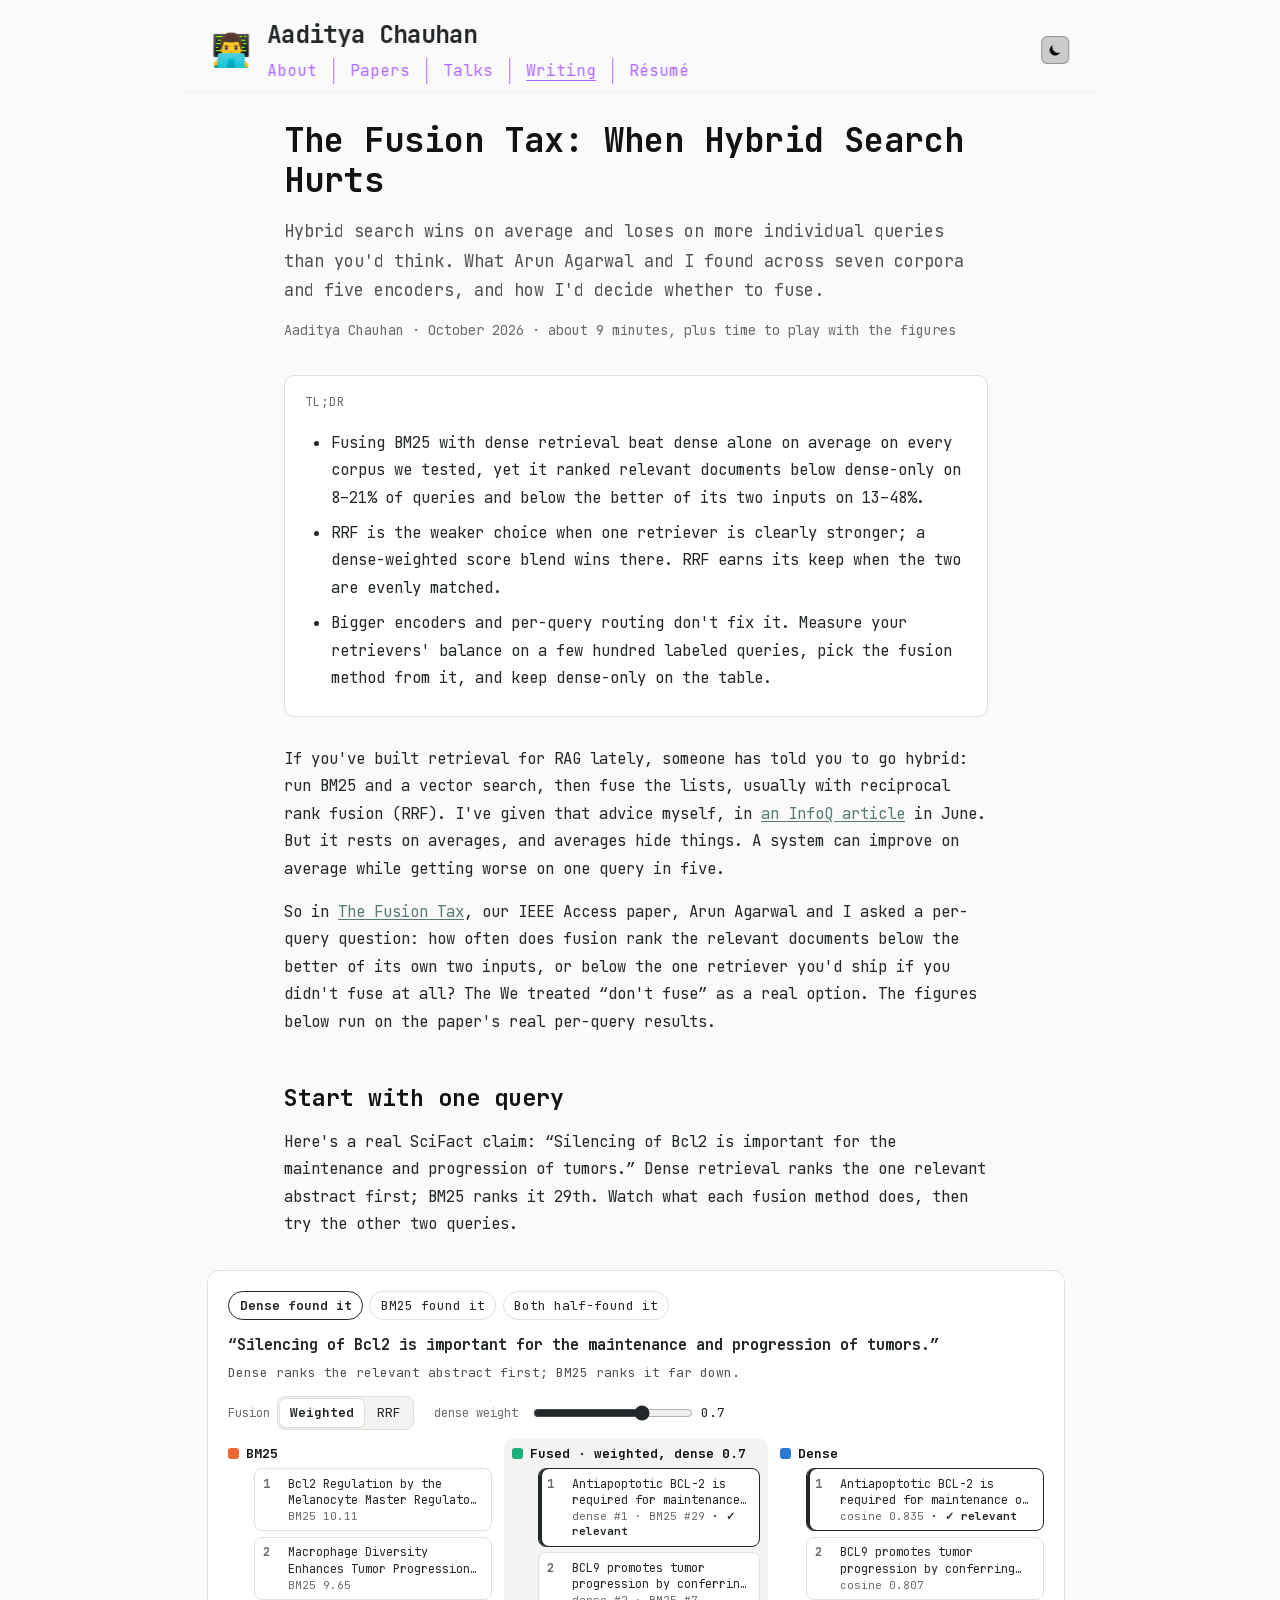
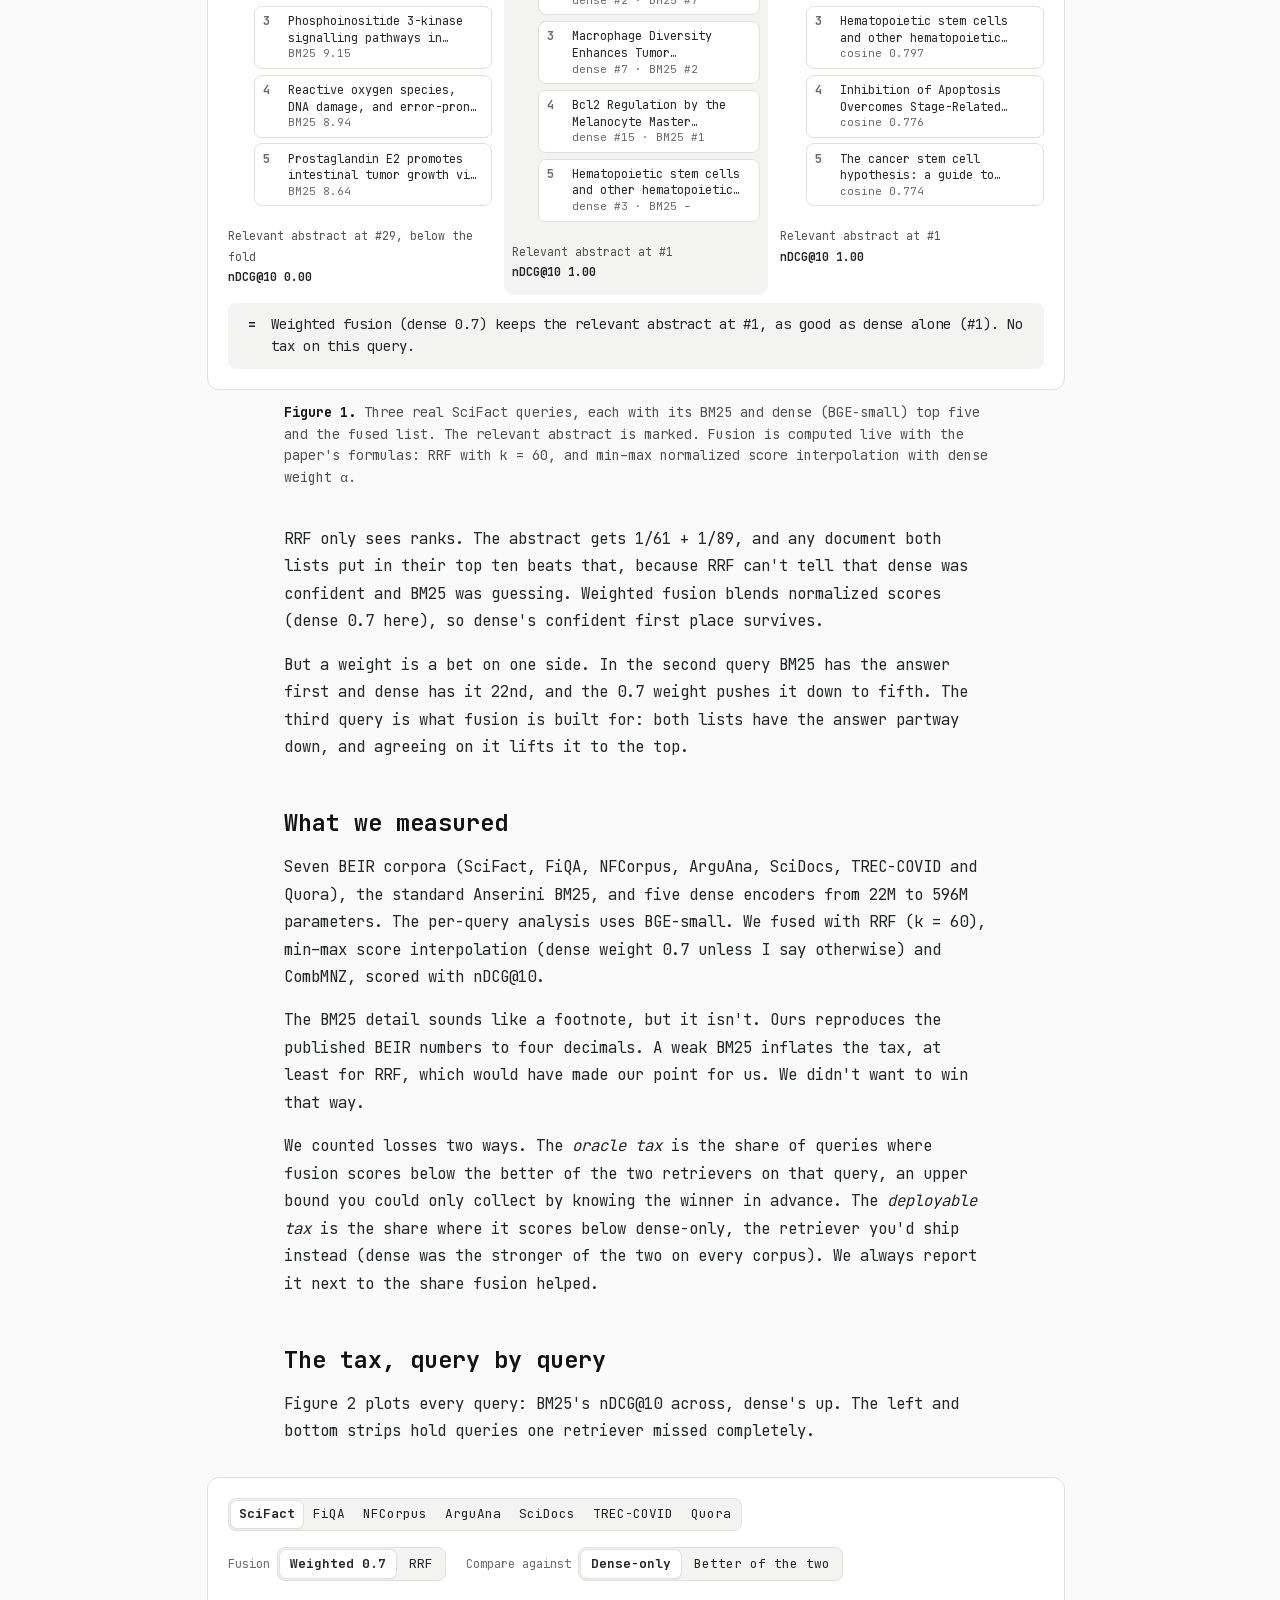
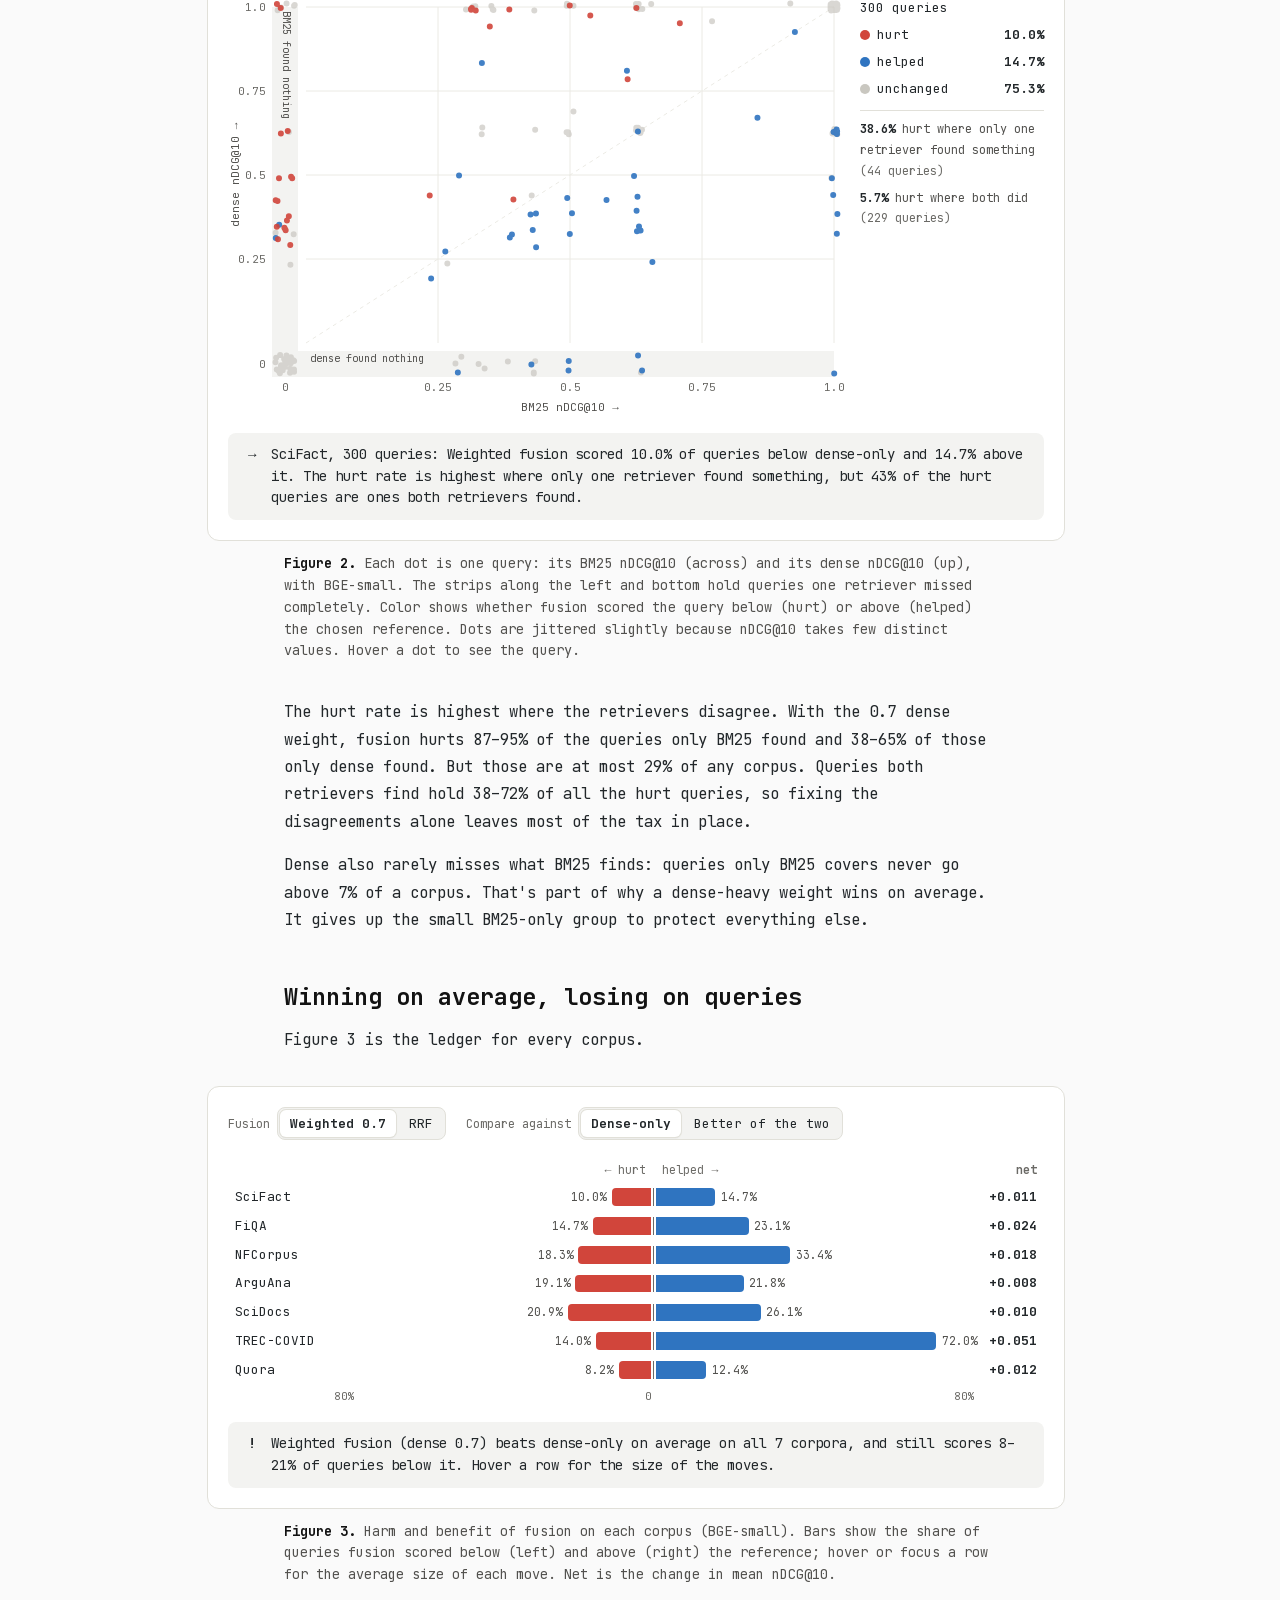
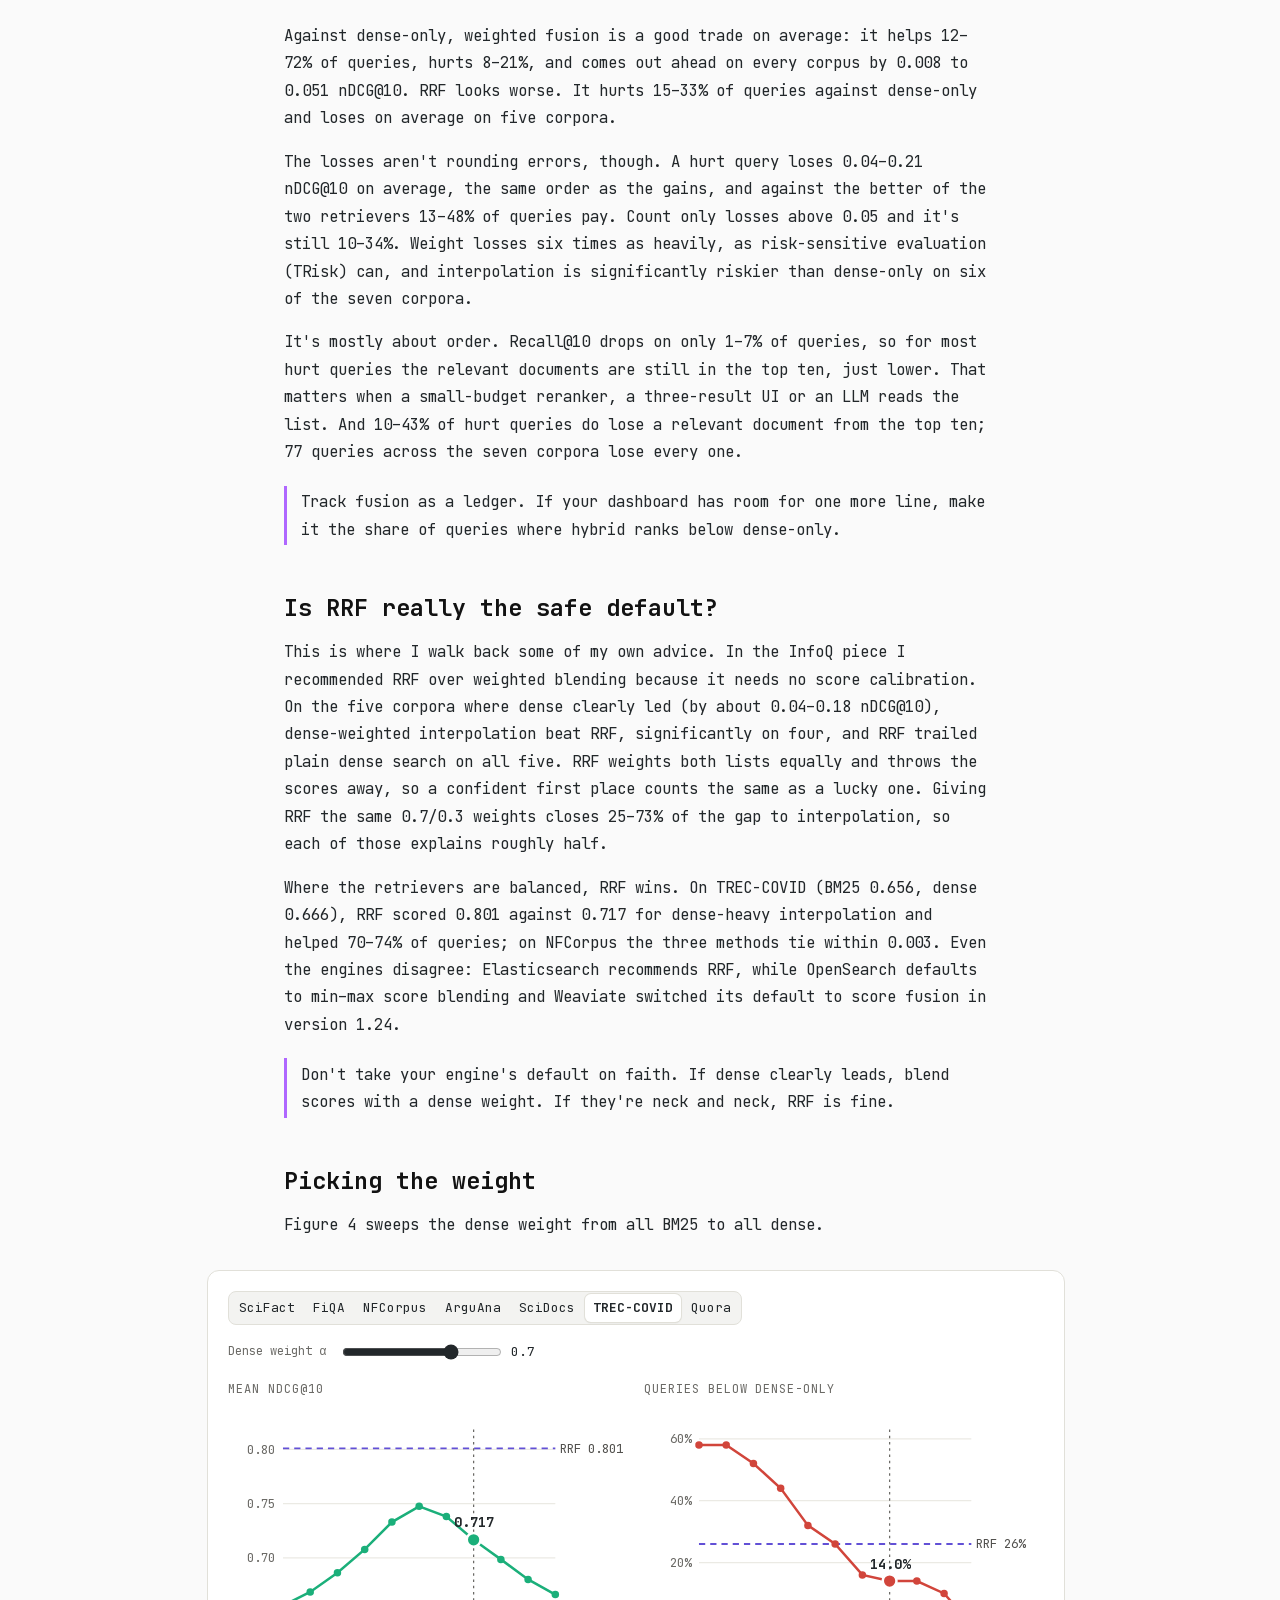
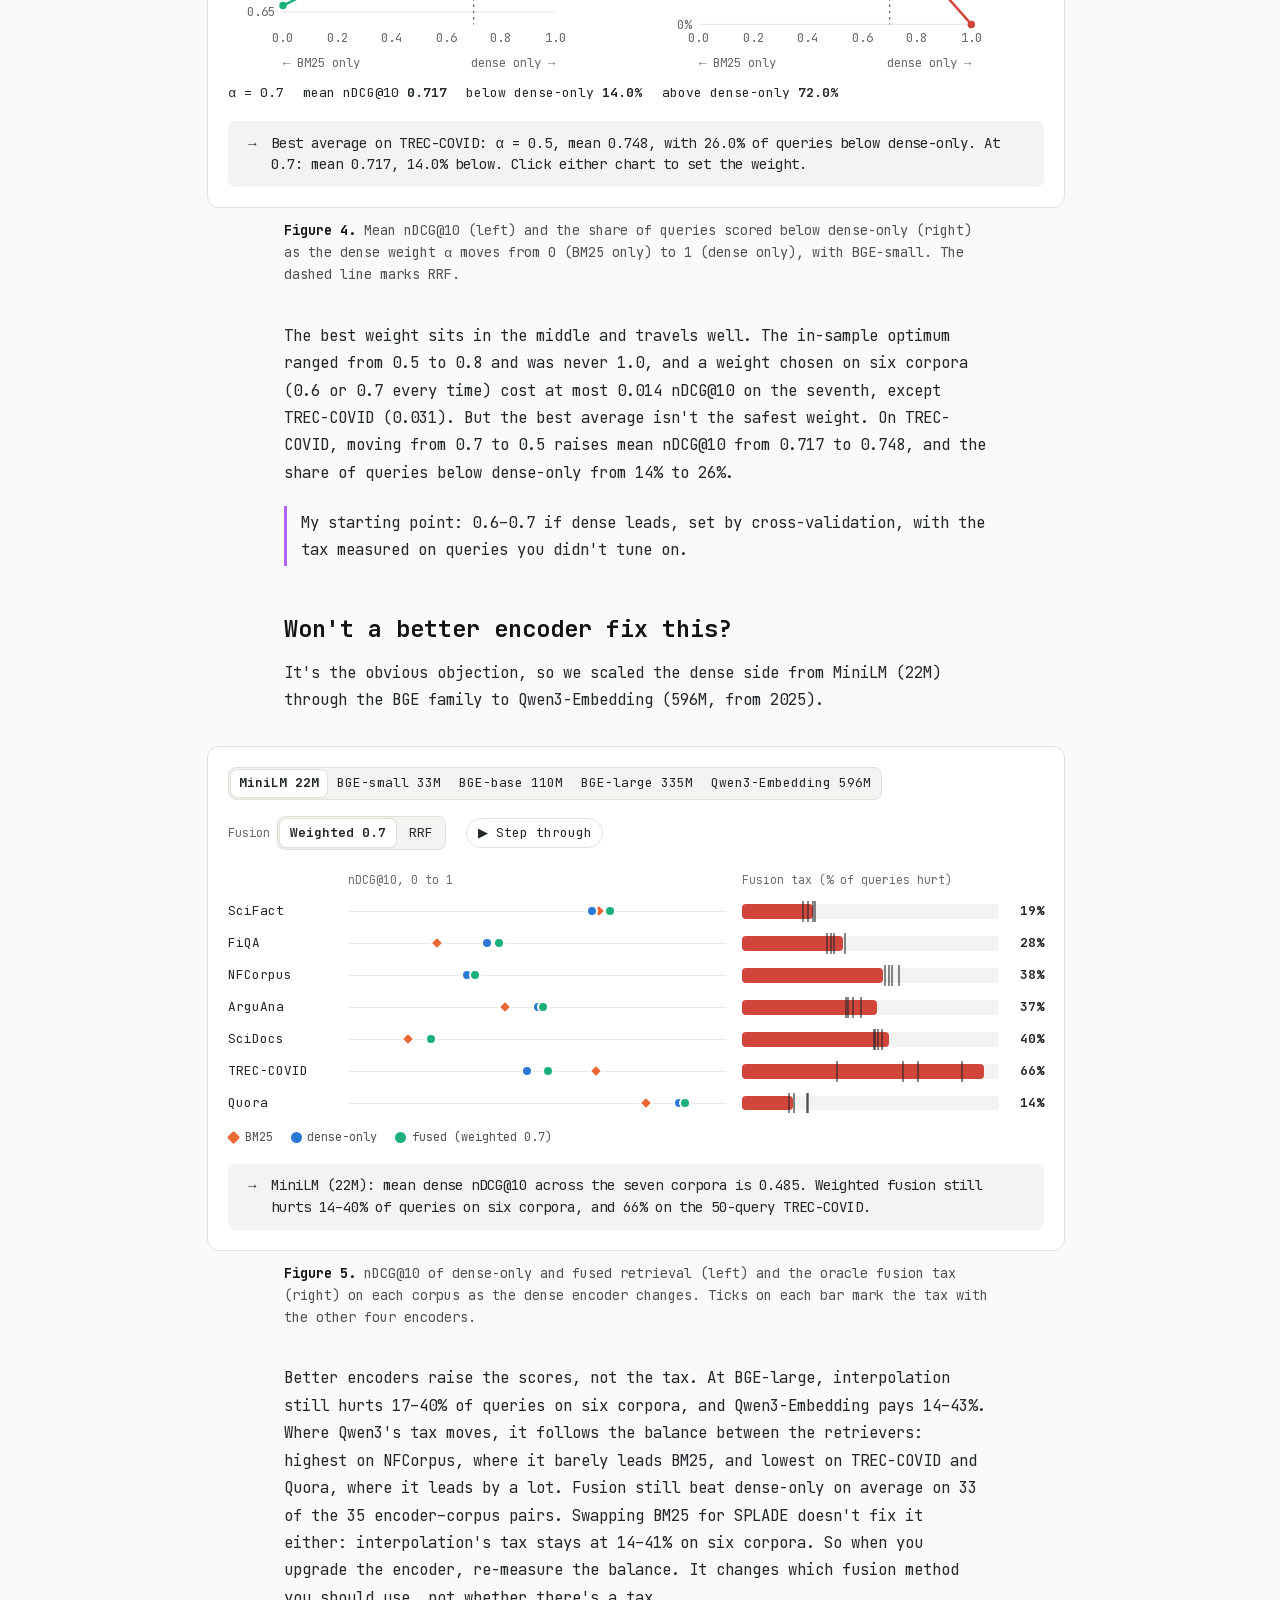
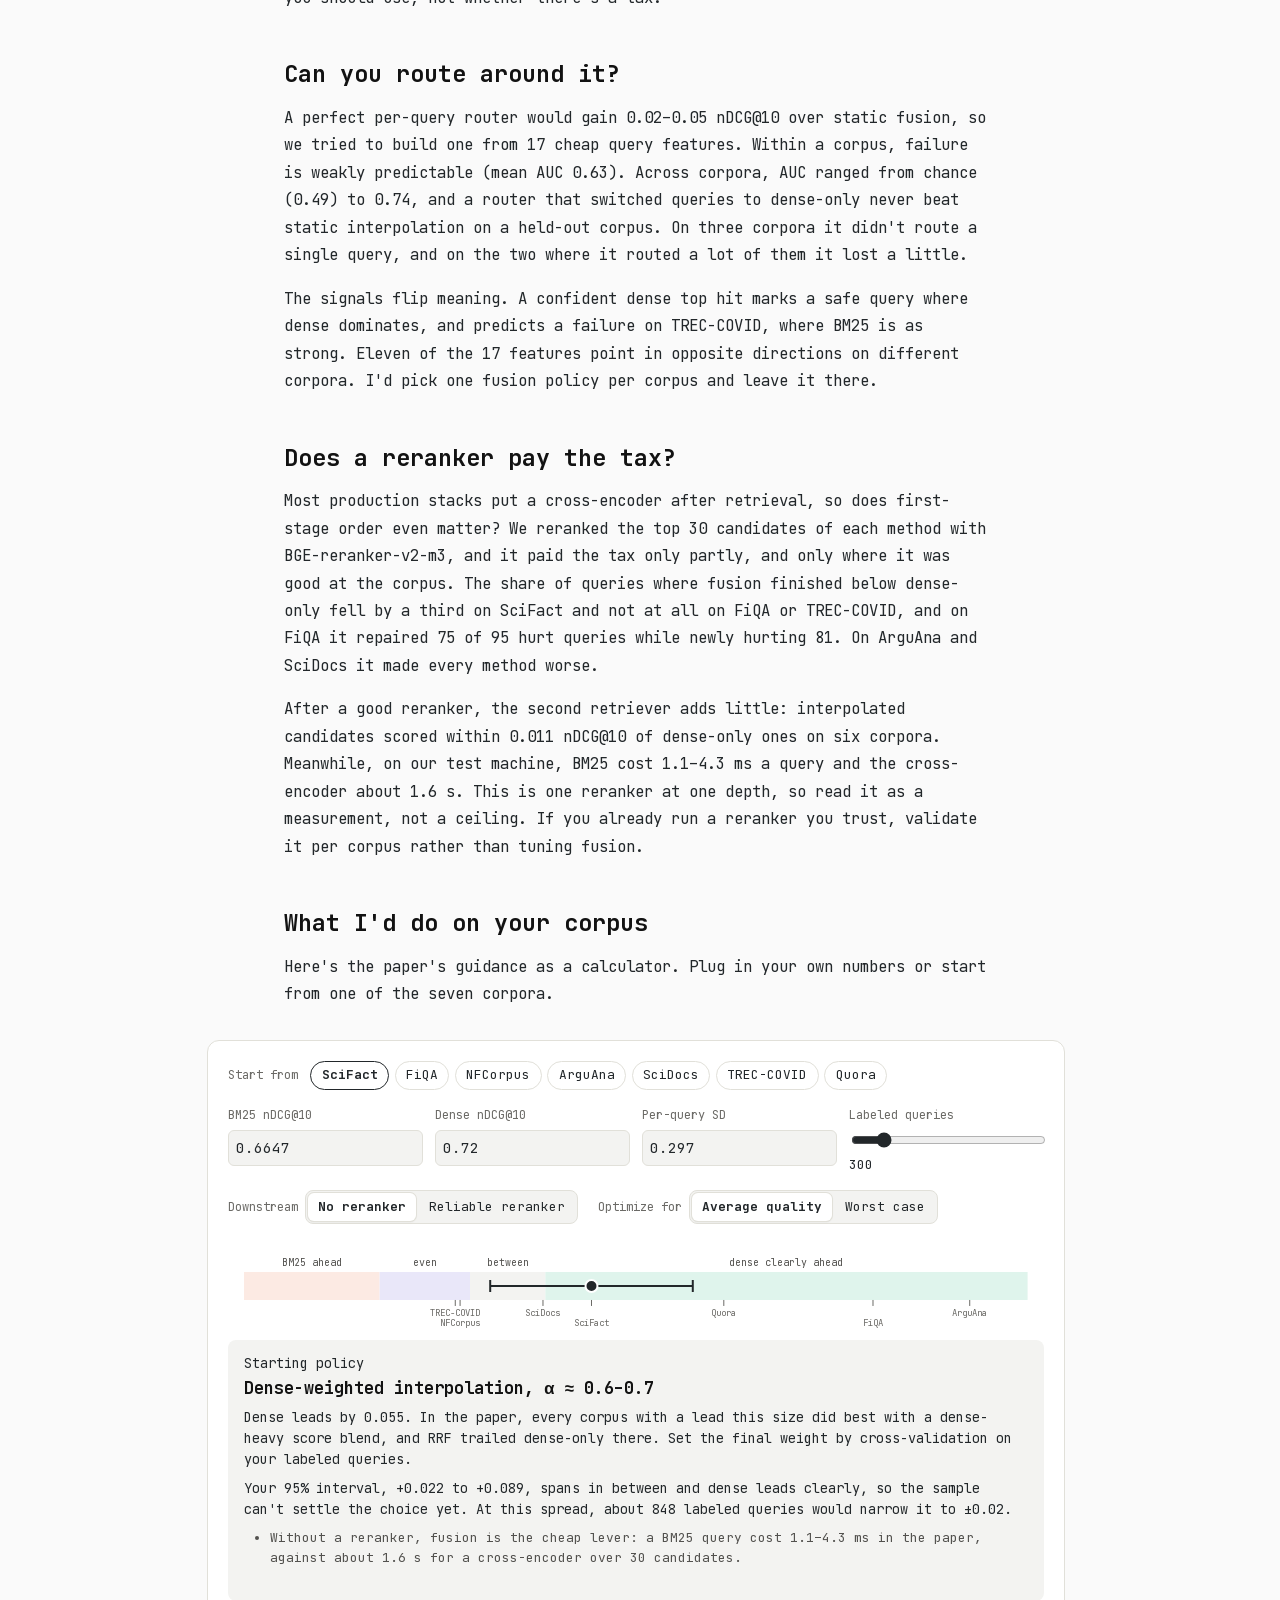
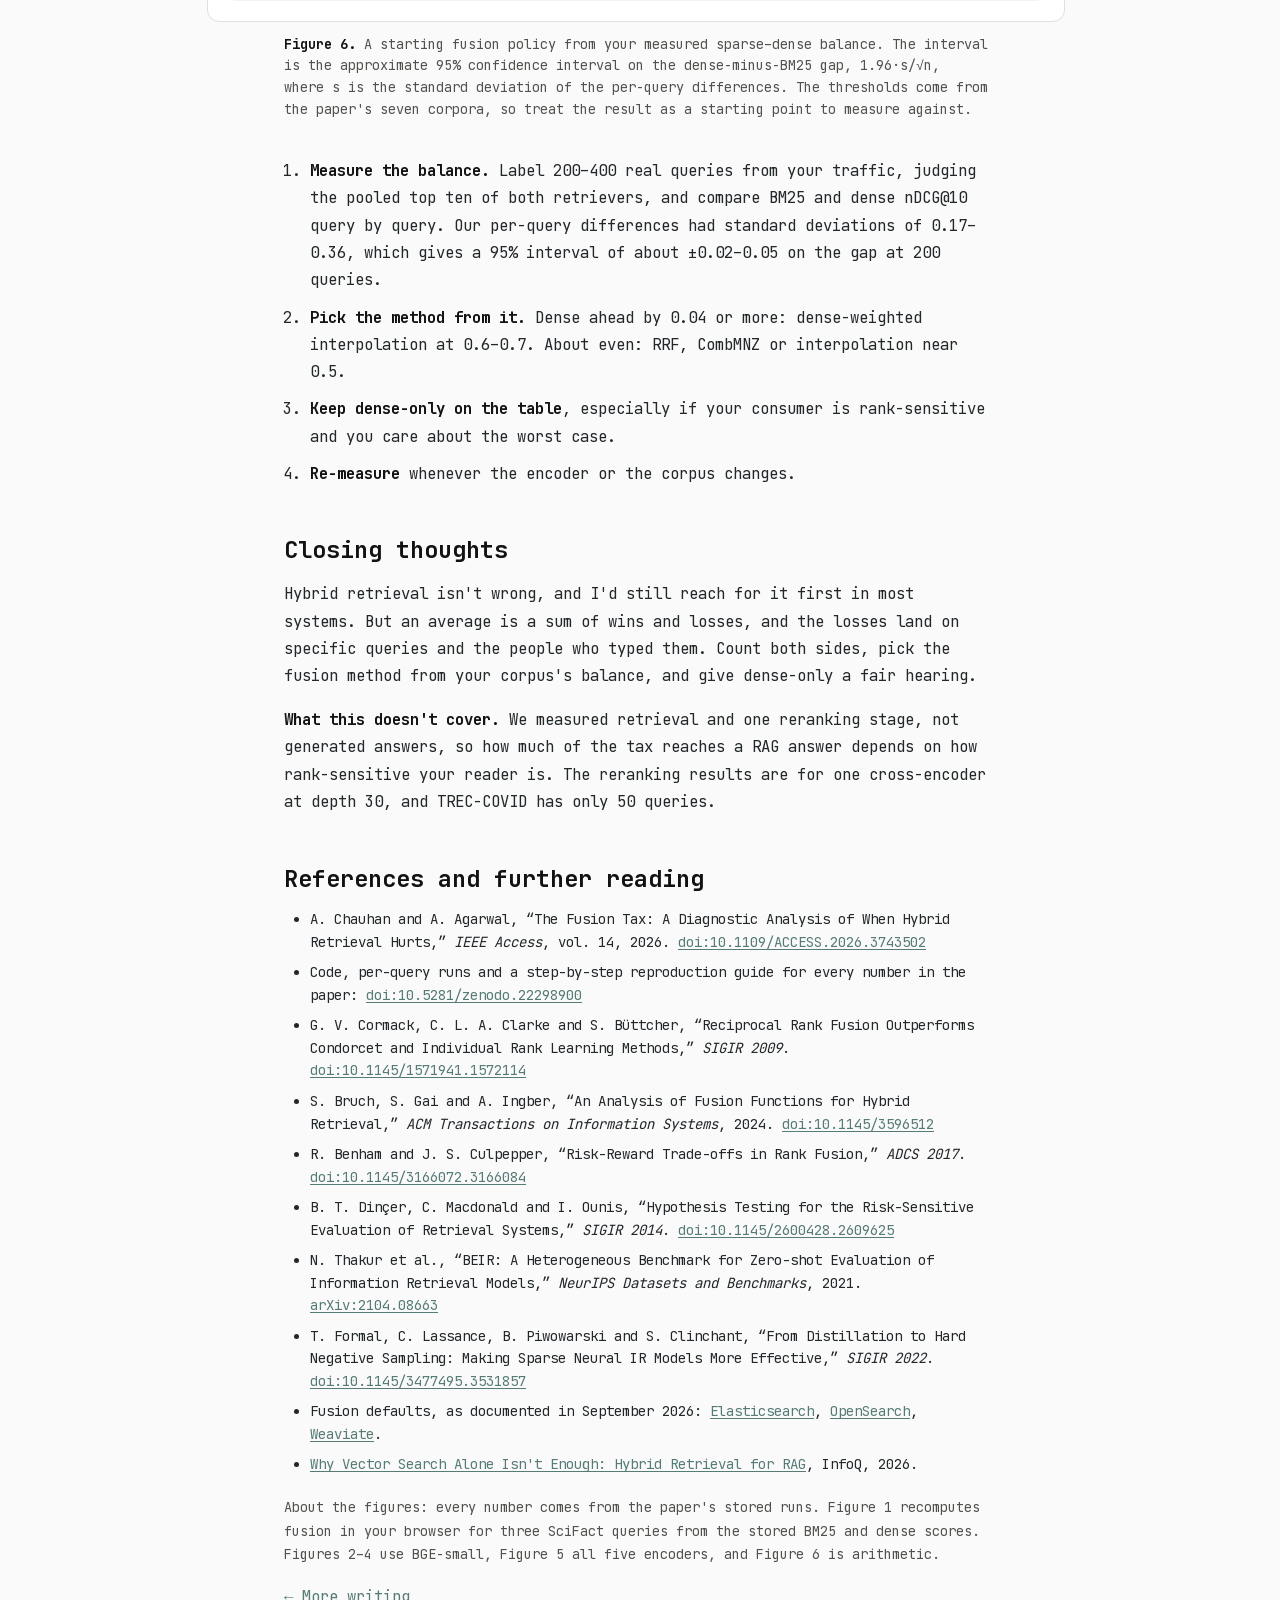
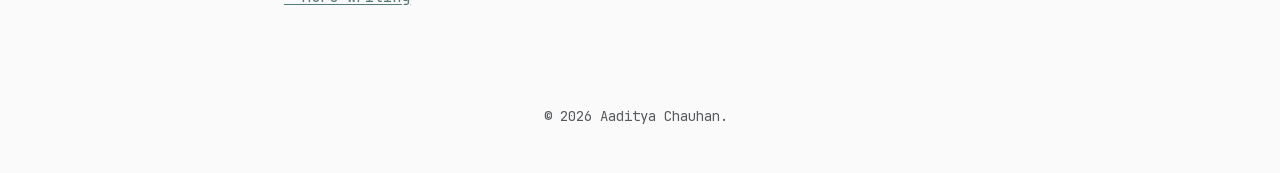
==== commit 094faa3a: "fix: cut The Fusion Tax post by 40% 3,174 to 1,905 words of prose, same figures and numbers. Drops t" ====
--- a/writing/the-fusion-tax/index.html
+++ b/writing/the-fusion-tax/index.html
@@ -119,70 +119,40 @@
     <main class="mx-auto max-w-3xl px-4 sm:px-8">
         <article class="post prose">
             <h1 class="post-title">The Fusion Tax: When Hybrid Search Hurts</h1>
-            <p class="post-dek">Hybrid search wins on average. On individual queries it loses more often than you'd
-                think. What Arun Agarwal and I found across seven corpora and five encoders, and how I'd decide whether
-                to fuse.</p>
-            <p class="post-byline">Aaditya Chauhan · October 2026 · about 15 minutes, plus time to play with the figures</p>
+            <p class="post-dek">Hybrid search wins on average and loses on more individual queries than you'd think.
+                What Arun Agarwal and I found across seven corpora and five encoders, and how I'd decide whether to
+                fuse.</p>
+            <p class="post-byline">Aaditya Chauhan · October 2026 · about 9 minutes, plus time to play with the figures</p>
 
             <div class="tldr">
                 <div class="tldr-label">TL;DR</div>
                 <ul>
-                    <li>On every corpus we tested, fusing BM25 with dense retrieval beat dense search alone on average.
-                        It still ranked relevant documents below dense-only on 8–21% of queries, and below the better of
-                        its own two inputs on 13–48%.</li>
-                    <li>RRF is the weaker choice when one retriever is clearly stronger. A dense-weighted score blend
-                        wins there. RRF earns its keep when the two retrievers are evenly matched.</li>
-                    <li>A bigger or newer encoder doesn't make the tax go away, and cheap per-query routing doesn't
-                        carry over from one corpus to the next. What drives the tax is the balance between your two
-                        retrievers.</li>
-                    <li>So measure that balance on a few hundred labeled queries from your own traffic, pick the fusion
-                        method from it, and keep dense-only on the table.</li>
+                    <li>Fusing BM25 with dense retrieval beat dense alone on average on every corpus we tested, yet it
+                        ranked relevant documents below dense-only on 8–21% of queries and below the better of its two
+                        inputs on 13–48%.</li>
+                    <li>RRF is the weaker choice when one retriever is clearly stronger; a dense-weighted score blend
+                        wins there. RRF earns its keep when the two are evenly matched.</li>
+                    <li>Bigger encoders and per-query routing don't fix it. Measure your retrievers' balance on a few
+                        hundred labeled queries, pick the fusion method from it, and keep dense-only on the table.</li>
                 </ul>
             </div>
 
-            <p>If you've built retrieval for a RAG system in the last couple of years, someone has told you to go
-                hybrid: run BM25 and a vector search, then fuse the two lists. Elasticsearch, Azure AI Search and
-                LangChain all point you there, and the fusion they recommend (or the only one they ship) is reciprocal
-                rank fusion, RRF.</p>
-
-            <p>I've given that advice myself. In June I wrote <a
-                    href="https://www.infoq.com/articles/vector-search-hybrid-retrieval-rag/">an InfoQ article</a>
-                arguing for hybrid retrieval with RRF, mostly because it sidesteps the score normalization problem. I
-                still think hybrid is the right call more often than not. But that advice, mine included, rests on
-                averages: over a set of queries, the fused list usually beats either input.</p>
-
-            <p>Averages hide things. A system can get better on average while getting worse on one query in five, and
-                the person who typed that query never sees your average. So Arun Agarwal and I asked a narrower question
-                in <a href="https://doi.org/10.1109/ACCESS.2026.3743502">The Fusion Tax</a>, our paper in IEEE Access.
-                On a single query, how often does fusion rank the relevant documents below the better of its own two
-                inputs? And how often below the one retriever you'd ship if you didn't fuse at all? We treated “don't
-                fuse” as a real option.</p>
-
-            <p>This post is the practitioner's version: what we found, what I'd do differently because of it, and six
-                figures you can play with. They run on the paper's real per-query results.</p>
-
-            <nav class="toc" aria-label="In this post">
-                <strong>In this post</strong>
-                <ol>
-                    <li><a href="#one-query">Start with one query</a></li>
-                    <li><a href="#what-we-measured">What we measured</a></li>
-                    <li><a href="#per-query">The tax, query by query</a></li>
-                    <li><a href="#ledger">Winning on average, losing on queries</a></li>
-                    <li><a href="#rrf">Is RRF really the safe default?</a></li>
-                    <li><a href="#weight">Picking the weight</a></li>
-                    <li><a href="#encoders">Won't a better encoder fix this?</a></li>
-                    <li><a href="#routing">Can you route around it?</a></li>
-                    <li><a href="#reranker">Does a reranker pay the tax?</a></li>
-                    <li><a href="#decide">What I'd do on your corpus</a></li>
-                </ol>
-            </nav>
+            <p>If you've built retrieval for RAG lately, someone has told you to go hybrid: run BM25 and a vector
+                search, then fuse the lists, usually with reciprocal rank fusion (RRF). I've given that advice myself,
+                in <a href="https://www.infoq.com/articles/vector-search-hybrid-retrieval-rag/">an InfoQ article</a> in
+                June. But it rests on averages, and averages hide things. A system can improve on average while getting
+                worse on one query in five.</p>
+
+            <p>So in <a href="https://doi.org/10.1109/ACCESS.2026.3743502">The Fusion Tax</a>, our IEEE Access paper,
+                Arun Agarwal and I asked a per-query question: how often does fusion rank the relevant documents below
+                the better of its own two inputs, or below the one retriever you'd ship if you didn't fuse at all? The
+                We treated “don't fuse” as a real option. The figures below run on the paper's real per-query results.</p>
 
             <h2 id="one-query">Start with one query</h2>
 
-            <p>Here's a real query from SciFact, a benchmark of scientific claims: “Silencing of Bcl2 is important for
-                the maintenance and progression of tumors.” Dense retrieval puts the one relevant abstract first. BM25
-                puts it 29th. Watch what each fusion method does with that disagreement, then try the other two
-                queries.</p>
+            <p>Here's a real SciFact claim: “Silencing of Bcl2 is important for the maintenance and progression of
+                tumors.” Dense retrieval ranks the one relevant abstract first; BM25 ranks it 29th. Watch what each
+                fusion method does, then try the other two queries.</p>
 
             <figure class="fig" id="fig-example">
                 <div class="fig-card">
@@ -198,47 +168,35 @@
                     with dense weight α.</figcaption>
             </figure>
 
-            <p>RRF only looks at ranks. Each list gives a document 1/(60&nbsp;+&nbsp;rank), and the two are added up.
-                So the abstract that dense ranked first and BM25 ranked 29th gets 1/61 + 1/89, and a document both
-                lists put somewhere in their top ten beats it. RRF has no way of knowing that dense was confident and
-                BM25 was guessing.</p>
-
-            <p>Weighted fusion looks at scores. It rescales each list to 0–1 and blends them, here with dense weighted
-                0.7, and dense's confident first place survives.</p>
-
-            <p>But a weight is a bet on one side. Switch to the second query: BM25 has the relevant abstract first,
-                dense has it 22nd, and now the 0.7 weight pushes BM25's right answer down to fifth. The third query is
-                the case fusion was built for. Both lists have the relevant abstract somewhere in the middle, and
-                agreeing on it lifts it above where either one had it.</p>
+            <p>RRF only sees ranks. The abstract gets 1/61 + 1/89, and any document both lists put in their top ten
+                beats that, because RRF can't tell that dense was confident and BM25 was guessing. Weighted fusion
+                blends normalized scores (dense 0.7 here), so dense's confident first place survives.</p>
+
+            <p>But a weight is a bet on one side. In the second query BM25 has the answer first and dense has it 22nd,
+                and the 0.7 weight pushes it down to fifth. The third query is what fusion is built for: both lists have
+                the answer partway down, and agreeing on it lifts it to the top.</p>
 
             <h2 id="what-we-measured">What we measured</h2>
 
-            <p>Seven BEIR corpora: SciFact (scientific claims), FiQA (financial questions), NFCorpus (medical), ArguAna
-                (counter-arguments), SciDocs (citation prediction), TREC-COVID (50 COVID questions) and Quora
-                (duplicate questions).</p>
-
-            <p>For the sparse side we used the standard Anserini BM25, which reproduces the published BEIR numbers to
-                four decimals. That sounds like a footnote, but it isn't. A weak BM25 inflates the tax, at least for
-                RRF, which would have made our point for us. We didn't want to win that way.</p>
-
-            <p>The dense side is five encoders from 22M to 596M parameters, across three model generations: MiniLM,
-                BGE-small, BGE-base, BGE-large and the 2025 Qwen3-Embedding. The detailed per-query analysis uses
-                BGE-small. We fused with three methods: RRF (k&nbsp;=&nbsp;60), min–max normalized score interpolation
-                (dense weight 0.7 unless I say otherwise) and CombMNZ. Everything is scored with nDCG@10.</p>
-
-            <p>There are two ways to count a loss, and the difference matters. The <em>oracle tax</em> is the share of
-                queries where fusion scores below the better of BM25 and dense for that query. Treat it as an upper
-                bound, because collecting it means knowing ahead of time which retriever wins each query. The
-                <em>deployable tax</em> is the share where fusion scores below dense-only, the single retriever you'd
-                actually ship instead (dense was the stronger of the two on every corpus). That's the harm a team that
-                simply picked dense search would have avoided. We always report it next to the share of queries fusion
-                helped. Harm without the benefit is only half the story.</p>
+            <p>Seven BEIR corpora (SciFact, FiQA, NFCorpus, ArguAna, SciDocs, TREC-COVID and Quora), the standard
+                Anserini BM25, and five dense encoders from 22M to 596M parameters. The per-query analysis uses
+                BGE-small. We fused with RRF (k&nbsp;=&nbsp;60), min–max score interpolation (dense weight 0.7
+                unless I say otherwise) and CombMNZ, scored with nDCG@10.</p>
+
+            <p>The BM25 detail sounds like a footnote, but it isn't. Ours reproduces the published BEIR numbers to
+                four decimals. A weak BM25 inflates the tax, at least for RRF, which would have made our point for
+                us. We didn't want to win that way.</p>
+
+            <p>We counted losses two ways. The <em>oracle tax</em> is the share of queries where fusion scores
+                below the better of the two retrievers on that query, an upper bound you could only collect by
+                knowing the winner in advance. The <em>deployable tax</em> is the share where it scores below
+                dense-only, the retriever you'd ship instead (dense was the stronger of the two on every corpus). We
+                always report it next to the share fusion helped.</p>
 
             <h2 id="per-query">The tax, query by query</h2>
 
-            <p>Figure 2 puts every query on one chart, BM25's nDCG@10 across and dense's up. The strip on the left edge
-                holds queries BM25 missed completely, and the strip along the bottom holds the ones dense missed. Each
-                dot is colored by what fusion did to it.</p>
+            <p>Figure 2 plots every query: BM25's nDCG@10 across, dense's up. The left and bottom strips hold queries
+                one retriever missed completely.</p>
 
             <figure class="fig" id="fig-scatter">
                 <div class="fig-card">
@@ -254,23 +212,18 @@
                     the query.</figcaption>
             </figure>
 
-            <p>The hurt rate is highest where the retrievers disagree. When only one of them finds something, fusion
-                mixes in the other one's noise. With the 0.7 dense weight, fusion hurts 87–95% of the queries only BM25 found
-                and 38–65% of the queries only dense found. Those queries are a minority, though: at most 29% of any
-                corpus.</p>
-
-            <p>The part that's easy to miss is how much of the tax sits in plain sight. Queries both retrievers find are
-                the large majority, and fusion reshuffles them in both directions. That group holds 38–72% of all the
-                hurt queries. Fix only the disagreements and you leave most of the tax where it is.</p>
-
-            <p>Dense also rarely misses what BM25 finds. Queries only BM25 covers never go above 7% of a corpus, and
-                that asymmetry is part of why a dense-heavy weight wins on average. It gives up the small BM25-only
-                group to protect everything else.</p>
+            <p>The hurt rate is highest where the retrievers disagree. With the 0.7 dense weight, fusion hurts 87–95%
+                of the queries only BM25 found and 38–65% of those only dense found. But those are at most 29% of any
+                corpus. Queries both retrievers find hold 38–72% of all the hurt queries, so fixing the disagreements
+                alone leaves most of the tax in place.</p>
+
+            <p>Dense also rarely misses what BM25 finds: queries only BM25 covers never go above 7% of a corpus. That's
+                part of why a dense-heavy weight wins on average. It gives up the small BM25-only group to protect
+                everything else.</p>
 
             <h2 id="ledger">Winning on average, losing on queries</h2>
 
-            <p>Figure 3 is the ledger: for every corpus, how many queries fusion hurt and helped, by how much, and the
-                net.</p>
+            <p>Figure 3 is the ledger for every corpus.</p>
 
             <figure class="fig" id="fig-ledger">
                 <div class="fig-card">
@@ -283,66 +236,45 @@
                     row for the average size of each move. Net is the change in mean nDCG@10.</figcaption>
             </figure>
 
-            <p>Against dense-only, weighted fusion is a good trade on average. It helps 12–72% of queries and hurts
-                8–21%. On every corpus the average gain on a helped query matches or beats the average loss on a hurt
-                one, so the net comes out positive everywhere, by 0.008 to 0.051 nDCG@10.</p>
+            <p>Against dense-only, weighted fusion is a good trade on average: it helps 12–72% of queries, hurts
+                8–21%, and comes out ahead on every corpus by 0.008 to 0.051 nDCG@10. RRF looks worse. It hurts
+                15–33% of queries against dense-only and loses on average on five corpora.</p>
 
             <p>The losses aren't rounding errors, though. A hurt query loses 0.04–0.21 nDCG@10 on average, the same
-                order as the gains. Against the better of the two retrievers, 13–48% of queries pay. Count only the
-                losses above 0.05 and it's still 10–34%.</p>
-
-            <p>RRF's ledger looks worse. It hurts 15–33% of queries against dense-only, and its net is negative on five
-                of the seven corpora. It only comes out ahead on NFCorpus and TREC-COVID, the two corpora where BM25 and
-                dense are about equally good.</p>
-
-            <p>Score it the way a loss-averse team would and the downside becomes significant. Risk-sensitive
-                evaluation (TRisk) counts a loss more heavily than a gain of the same size. With losses weighted six
-                times as heavily, interpolation comes out significantly riskier than dense-only on six of the seven
-                corpora, even though it wins on the mean.</p>
-
-            <p>Most of this is about order rather than recall. Fusion's recall@10 matches or beats dense-only's on every
-                corpus, and recall drops on only 1–7% of queries. For most hurt queries the relevant documents are
-                still in the top ten, just lower down. That matters when whatever reads the list cares about order: a
-                reranker with a small budget, a UI that shows three results, an LLM that leans on the first passage.
-                It isn't all reordering, though. Of the queries fusion hurts, 10–43% also lose a relevant document from
-                the top ten, and 77 queries across the seven corpora lose every single one.</p>
-
-            <p class="rec">If you take one thing from this section, track fusion as a ledger: the share of queries
-                helped, the share hurt and how big each move is, against the single retriever you'd otherwise ship. If
-                your dashboard has room for one more line, make it the share of queries where hybrid ranks below
-                dense-only.</p>
+                order as the gains, and against the better of the two retrievers 13–48% of queries pay. Count only
+                losses above 0.05 and it's still 10–34%. Weight losses six times as heavily, as risk-sensitive
+                evaluation (TRisk) can, and interpolation is significantly riskier than dense-only on six of the
+                seven corpora.</p>
+
+            <p>It's mostly about order. Recall@10 drops on only 1–7% of queries, so for most hurt queries the relevant
+                documents are still in the top ten, just lower. That matters when a small-budget reranker, a
+                three-result UI or an LLM reads the list. And 10–43% of hurt queries do lose a relevant document from
+                the top ten; 77 queries across the seven corpora lose every one.</p>
+
+            <p class="rec">Track fusion as a ledger. If your dashboard has room for one more line, make it the share of
+                queries where hybrid ranks below dense-only.</p>
 
             <h2 id="rrf">Is RRF really the safe default?</h2>
 
-            <p>This is where I have to walk back some of my own advice. In the InfoQ piece I recommended RRF over
-                weighted blending. RRF needs no score calibration, and BM25 scores and cosine similarities live on
-                scales that don't compare, so it felt like the safe pick. I also argued that tuning weights per query
-                isn't practical at production scale, and that part still holds (more on routing below). A single fixed
-                weight per corpus turned out to be a different story.</p>
-
-            <p>On the five corpora where dense was clearly stronger, leading by about 0.04–0.18 nDCG@10, dense-weighted
-                interpolation beat RRF in aggregate, significantly on four of them. RRF also trailed plain dense search
-                on all five.</p>
-
-            <p>Two things hold RRF back there. It weights both lists equally, and it throws the scores away, so a
-                confident first place counts the same as a lucky one. When we gave RRF the same 0.7/0.3 split, it
-                closed 25–73% of the gap to interpolation, so each of those explains roughly half.</p>
-
-            <p>Where the two retrievers are balanced, RRF wins. On TREC-COVID (BM25 0.656, dense 0.666), RRF and CombMNZ
-                scored 0.801 and 0.805 against 0.717 for dense-heavy interpolation, and helped 70–74% of queries. On
-                NFCorpus (0.325 against 0.337) all three methods land within 0.003 of each other.</p>
-
-            <p>None of this is new, by the way. The old metasearch literature predicted the split: blend scores when one
-                side is reliably stronger and its confidence is worth keeping, and fuse ranks when neither side should
-                dominate. Even the engines disagree. Elasticsearch recommends RRF, OpenSearch defaults to min–max score
-                blending, and Weaviate switched its default from rank fusion to score fusion in version 1.24.</p>
-
-            <p class="rec">So don't take your engine's default on faith. If dense leads by a clear margin on your data,
-                use a dense-weighted score blend. If the two are neck and neck, RRF is a perfectly good choice.</p>
+            <p>This is where I walk back some of my own advice. In the InfoQ piece I recommended RRF over weighted
+                blending because it needs no score calibration. On the five corpora where dense clearly led (by about
+                0.04–0.18 nDCG@10), dense-weighted interpolation beat RRF, significantly on four, and RRF trailed plain
+                dense search on all five. RRF weights both lists equally and throws the scores away, so a confident
+                first place counts the same as a lucky one. Giving RRF the same 0.7/0.3 weights closes 25–73% of the
+                gap to interpolation, so each of those explains roughly half.</p>
+
+            <p>Where the retrievers are balanced, RRF wins. On TREC-COVID (BM25 0.656, dense 0.666), RRF scored 0.801
+                against 0.717 for dense-heavy interpolation and helped 70–74% of queries; on NFCorpus the three methods
+                tie within 0.003. Even the engines disagree: Elasticsearch recommends RRF,
+                while OpenSearch defaults to min–max score blending and Weaviate switched its default to score fusion
+                in version 1.24.</p>
+
+            <p class="rec">Don't take your engine's default on faith. If dense clearly leads, blend scores with a dense
+                weight. If they're neck and neck, RRF is fine.</p>
 
             <h2 id="weight">Picking the weight</h2>
 
-            <p>If you blend scores, you have to pick the weight. Figure 4 sweeps it from all BM25 to all dense.</p>
+            <p>Figure 4 sweeps the dense weight from all BM25 to all dense.</p>
 
             <figure class="fig" id="fig-alpha">
                 <div class="fig-card">
@@ -356,25 +288,19 @@
                     BGE-small. The dashed line marks RRF.</figcaption>
             </figure>
 
-            <p>The best weight sits somewhere in the middle, and it travels well. The in-sample optimum was 0.7 on four
-                corpora, 0.6 on NFCorpus, 0.8 on ArguAna and 0.5 on TREC-COVID. It was never 1.0: some blending always
-                beat dense alone on the mean. When we chose the weight on six corpora and applied it to the seventh, it
-                picked 0.6 or 0.7 every time, and that cost at most 0.014 nDCG@10 against the in-sample best everywhere
-                except TREC-COVID (0.031).</p>
-
-            <p>The best average isn't the safest weight, though, and TREC-COVID shows the trade nicely. Going from 0.7
-                to 0.5 raises its mean nDCG@10 from 0.717 to 0.748. It also raises the share of queries below
-                dense-only from 14% to 26%. Which one you want depends on whether your users feel the average or the
-                worst case.</p>
-
-            <p class="rec">My starting point: if dense leads, use a dense weight of 0.6–0.7, settle the exact value with
-                cross-validation on your labeled queries, and measure the tax on queries you didn't tune on.</p>
+            <p>The best weight sits in the middle and travels well. The in-sample optimum ranged from 0.5 to 0.8 and was
+                never 1.0, and a weight chosen on six corpora (0.6 or 0.7 every time) cost at most 0.014 nDCG@10 on the
+                seventh, except TREC-COVID (0.031). But the best average isn't the safest weight. On TREC-COVID, moving
+                from 0.7 to 0.5 raises mean nDCG@10 from 0.717 to 0.748, and the share of queries below dense-only from
+                14% to 26%.</p>
+
+            <p class="rec">My starting point: 0.6–0.7 if dense leads, set by cross-validation, with the tax measured on
+                queries you didn't tune on.</p>
 
             <h2 id="encoders">Won't a better encoder fix this?</h2>
 
-            <p>It's the obvious objection: the tax is just a symptom of weak embeddings. So we scaled up the dense side.
-                BGE-small, BGE-base and BGE-large cover 33M to 335M parameters in one family, and we added MiniLM (22M,
-                from 2021) and Qwen3-Embedding (596M, from 2025). Step through them in Figure 5.</p>
+            <p>It's the obvious objection, so we scaled the dense side from MiniLM (22M) through the BGE family to
+                Qwen3-Embedding (596M, from 2025).</p>
 
             <figure class="fig" id="fig-ladder">
                 <div class="fig-card">
@@ -387,77 +313,44 @@
                     the other four encoders.</figcaption>
             </figure>
 
-            <p>Better encoders raise the scores. They don't lower the tax. Across the BGE family's tenfold increase in
-                parameters, the interpolation tax on SciFact, FiQA, NFCorpus and ArguAna moves by at most four points
-                while nDCG@10 climbs. At BGE-large, interpolation still hurts 17–40% of queries on six corpora.
-                Qwen3-Embedding, the newest and largest model we tried, pays 14–43%, which overlaps every older and
-                smaller model.</p>
-
-            <p>Where Qwen3's tax does differ, it follows the balance between the two retrievers rather than how good
-                the encoder is. It's highest on NFCorpus, where Qwen3 barely leads BM25, and lowest on TREC-COVID and
-                Quora, where it leads by a lot. Fusion still beat dense-only on average on 33 of the 35 encoder–corpus
-                pairs.</p>
-
-            <p>Upgrading the sparse side doesn't fix it either. Swapping BM25 for SPLADE, a stronger learned-sparse
-                retriever, left interpolation's tax at 14–41% on six corpora and 60% on TREC-COVID, so that tax comes
-                with score blending itself. RRF's tax does respond to how good the lexical side is, which makes sense
-                for a method that can't tell a weak list's confident-looking ranks from a strong one's. Even with
-                SPLADE, though, RRF still hurt 19–46% of queries.</p>
-
-            <p class="rec">When you upgrade the embedding model, re-measure the balance. A new encoder changes which
-                fusion method and weight you should use. It doesn't change whether there's a tax.</p>
+            <p>Better encoders raise the scores, not the tax. At BGE-large, interpolation still hurts 17–40% of queries
+                on six corpora, and Qwen3-Embedding pays 14–43%. Where Qwen3's tax moves, it follows the balance between
+                the retrievers: highest on NFCorpus, where it barely leads BM25, and lowest on TREC-COVID and Quora,
+                where it leads by a lot. Fusion still beat dense-only on average on 33 of the 35 encoder–corpus
+                pairs. Swapping BM25 for SPLADE doesn't fix it either: interpolation's tax stays at 14–41% on six
+                corpora. So when you upgrade the encoder, re-measure the balance. It changes which fusion method you
+                should use, not whether there's a tax.</p>
 
             <h2 id="routing">Can you route around it?</h2>
 
-            <p>If fusion fails on predictable queries, the obvious move is to fuse only when it helps. A perfect
-                per-query router would gain 0.02–0.05 nDCG@10 over static fusion on every corpus, so the prize is real.
-                We tried to collect it with 17 cheap features per query (query length, term rarity, score margins, how
-                much the two lists overlap, and classic query-performance predictors like NQC and WIG) feeding a
-                gradient-boosted classifier.</p>
-
-            <p>Within a corpus, failure is weakly predictable: a mean held-out AUC of 0.63, up to 0.80 on Quora. Across
-                corpora it falls apart. Trained on six corpora and tested on the seventh, AUC averaged 0.59 and ranged
-                from chance (0.49 on NFCorpus) to 0.74. A router that switched queries to dense-only never beat static
-                interpolation on a held-out corpus. On three corpora it didn't route a single query, and on the two
-                where it routed a lot of them it lost a little.</p>
-
-            <p>Why? The signals change meaning from one corpus to the next. The dense retriever's top-1 margin is the
-                clearest example. Where dense dominates, a confident top hit means fusion can only dilute it, so that
-                query is safe. On TREC-COVID, where BM25 is as strong as dense, the same confident hit predicts a
-                failure, because the dense-heavy weight throws away BM25's evidence. Eleven of the 17 features point
-                toward failure on some corpus and away from it on another. A router trained on one balance learns the
-                wrong lesson for the next.</p>
-
-            <p class="rec">I'd pick one fusion policy per corpus and leave it there. If you do want per-query routing,
-                test it on a corpus it wasn't trained on before you trust it.</p>
+            <p>A perfect per-query router would gain 0.02–0.05 nDCG@10 over static fusion, so we tried to build one from
+                17 cheap query features. Within a corpus, failure is weakly predictable (mean AUC 0.63). Across corpora,
+                AUC ranged from chance (0.49) to 0.74, and a router that switched queries to dense-only never beat
+                static interpolation on a held-out corpus. On three corpora it didn't route a single query, and on the
+                two where it routed a lot of them it lost a little.</p>
+
+            <p>The signals flip meaning. A confident dense top hit marks a safe query where dense dominates, and
+                predicts a failure on TREC-COVID, where BM25 is as strong. Eleven of the 17 features point in opposite
+                directions on different corpora. I'd pick one fusion policy per corpus and leave it there.</p>
 
             <h2 id="reranker">Does a reranker pay the tax?</h2>
 
-            <p>Most production stacks put a cross-encoder after retrieval, so maybe first-stage order doesn't matter
-                much? To find out, we reranked the top 30 candidates from each method with BGE-reranker-v2-m3.</p>
-
-            <p>It helps, but only where the reranker is good at the corpus. On the three corpora where it improved every
-                method (SciFact, FiQA and TREC-COVID), the share of queries where fusion finished below dense-only fell
-                by a third on SciFact and not at all on the other two. Even there it mostly reshuffled who pays. On FiQA
-                it repaired 75 of the 95 hurt queries and newly hurt 81 others. On ArguAna and SciDocs the reranker made
-                every method worse, and the tax only “disappeared” because every list collapsed onto the reranker's own
-                ordering.</p>
-
-            <p>After a good reranker, the second retriever adds very little. Once reranked, interpolated candidates
-                scored within 0.011 nDCG@10 of dense-only candidates on six corpora, with the balanced TREC-COVID as the
-                exception. And the costs are lopsided. On a single consumer machine (an Apple M5), a BM25 query took
-                1.1–4.3&nbsp;ms, while the cross-encoder took about 1.6&nbsp;s per query for 30 candidates. BM25 is the
-                cheap lever and the reranker is the expensive one. Keep in mind this is one reranker at one depth, so
-                read it as a measurement, not a ceiling.</p>
-
-            <p class="rec">If you already run a reranker you trust, spend your time validating it on each corpus instead
-                of tuning fusion. If you can't afford one, fusion with a weight set from your corpus's balance is the
-                cheap win.</p>
+            <p>Most production stacks put a cross-encoder after retrieval, so does first-stage order even matter?
+                We reranked the top 30 candidates of each method with BGE-reranker-v2-m3, and it paid the tax only
+                partly, and only where it was good at the corpus. The share of queries where fusion finished below
+                dense-only fell by a third on SciFact and not at all on FiQA or TREC-COVID, and on FiQA it repaired
+                75 of 95 hurt queries while newly hurting 81. On ArguAna and SciDocs it made every method worse.</p>
+
+            <p>After a good reranker, the second retriever adds little: interpolated candidates scored within 0.011
+                nDCG@10 of dense-only ones on six corpora. Meanwhile, on our test machine, BM25 cost 1.1–4.3&nbsp;ms
+                a query and the cross-encoder about 1.6&nbsp;s. This is one reranker at one depth, so read it as a
+                measurement, not a ceiling. If you already run a reranker you trust, validate it per corpus rather
+                than tuning fusion.</p>
 
             <h2 id="decide">What I'd do on your corpus</h2>
 
-            <p>Here's the paper's guidance as a calculator. Plug in what you measured on your own labeled sample, or
-                start from one of the seven corpora.</p>
+            <p>Here's the paper's guidance as a calculator. Plug in your own numbers or start from one of the seven
+                corpora.</p>
 
             <figure class="fig" id="fig-decide">
                 <div class="fig-card">
@@ -473,34 +366,26 @@
             </figure>
 
             <ol>
-                <li><strong>Measure the balance first.</strong> Pull 200–400 real queries, spread across your traffic,
-                    and judge at least the pooled top ten from both retrievers. Then compare BM25 and dense nDCG@10
-                    query by query. In our data the per-query differences had standard deviations of 0.17–0.36, which
-                    puts the 95% interval on the gap at about ±0.02–0.05 with 200 queries.</li>
-                <li><strong>Pick the method from the balance.</strong> If dense leads clearly (by 0.04 or more in our
-                    data, against about 0.01 on the balanced corpora), use dense-weighted interpolation at 0.6–0.7, set
-                    by cross-validation. If they're balanced, use RRF, CombMNZ or interpolation near 0.5.</li>
-                <li><strong>Keep dense-only on the table.</strong> Fusion's edge over dense-only was 0.008–0.051
-                    nDCG@10, while 8–21% of queries lost 0.04–0.21. If whatever reads your results is rank-sensitive
-                    and you care about the worst case, dense-only might be the better product.</li>
-                <li><strong>Don't expect a new encoder to settle it.</strong> Re-measure the balance whenever you
-                    change the encoder or the corpus shifts.</li>
-                <li><strong>Budget the second retriever against the reranker.</strong> BM25 costs milliseconds per
-                    query. A cross-encoder costs a second or more.</li>
+                <li><strong>Measure the balance.</strong> Label 200–400 real queries from your traffic, judging the
+                    pooled top ten of both retrievers, and compare BM25 and dense nDCG@10 query by query. Our per-query differences had standard deviations of
+                    0.17–0.36, which gives a 95% interval of about ±0.02–0.05 on the gap at 200 queries.</li>
+                <li><strong>Pick the method from it.</strong> Dense ahead by 0.04 or more: dense-weighted
+                    interpolation at 0.6–0.7. About even: RRF, CombMNZ or interpolation near 0.5.</li>
+                <li><strong>Keep dense-only on the table</strong>, especially if your consumer is rank-sensitive and
+                    you care about the worst case.</li>
+                <li><strong>Re-measure</strong> whenever the encoder or the corpus changes.</li>
             </ol>
 
             <h2 id="closing">Closing thoughts</h2>
 
-            <p>Hybrid retrieval isn't wrong. It won on average on every corpus we tested, and I'd still reach for it
-                first in most systems. But an average is a sum of wins and losses, and the losses land on specific
-                queries and the people who typed them. Count both sides, pick the fusion method from your corpus's
-                balance, and give dense-only a fair hearing.</p>
-
-            <p><span class="lead-in">What this doesn't cover.</span> We measured first-stage retrieval and one
-                reranking stage, not generated answers, so how much of the tax reaches a RAG answer depends on how
-                rank-sensitive your reader is. The reranking results are for one cross-encoder at depth 30. TREC-COVID
-                has only 50 queries, so its numbers are noisy. And we left out the multi-million-document BEIR corpora
-                to keep everything runnable on a CPU.</p>
+            <p>Hybrid retrieval isn't wrong, and I'd still reach for it first in most systems. But an average is a sum of
+                wins and losses, and the losses land on specific queries and the people who typed them. Count both
+                sides, pick the fusion method from your corpus's balance, and give dense-only a fair hearing.</p>
+
+            <p><span class="lead-in">What this doesn't cover.</span> We measured retrieval and one reranking stage, not
+                generated answers, so how much of the tax reaches a RAG answer depends on how rank-sensitive your reader
+                is. The reranking results are for one cross-encoder at depth 30, and TREC-COVID has only
+                50 queries.</p>
 
             <h2 id="references">References and further reading</h2>
 
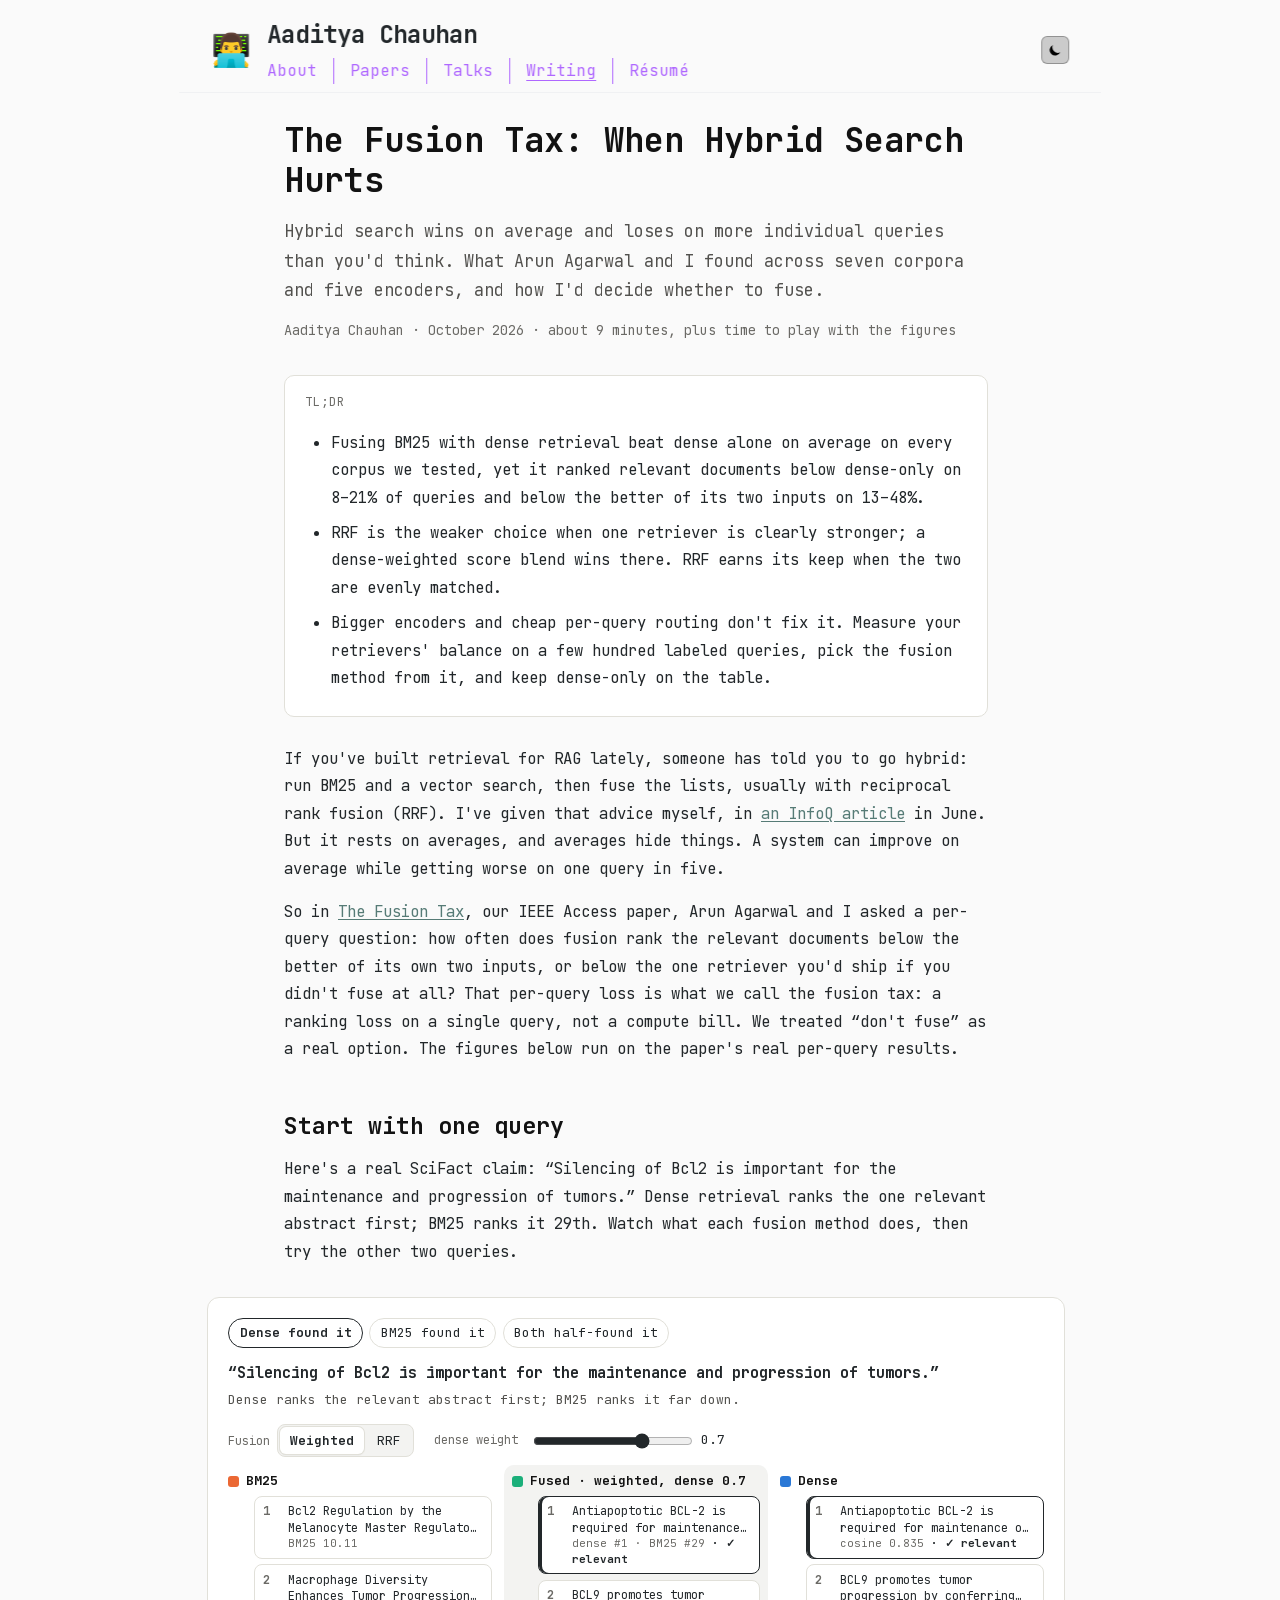
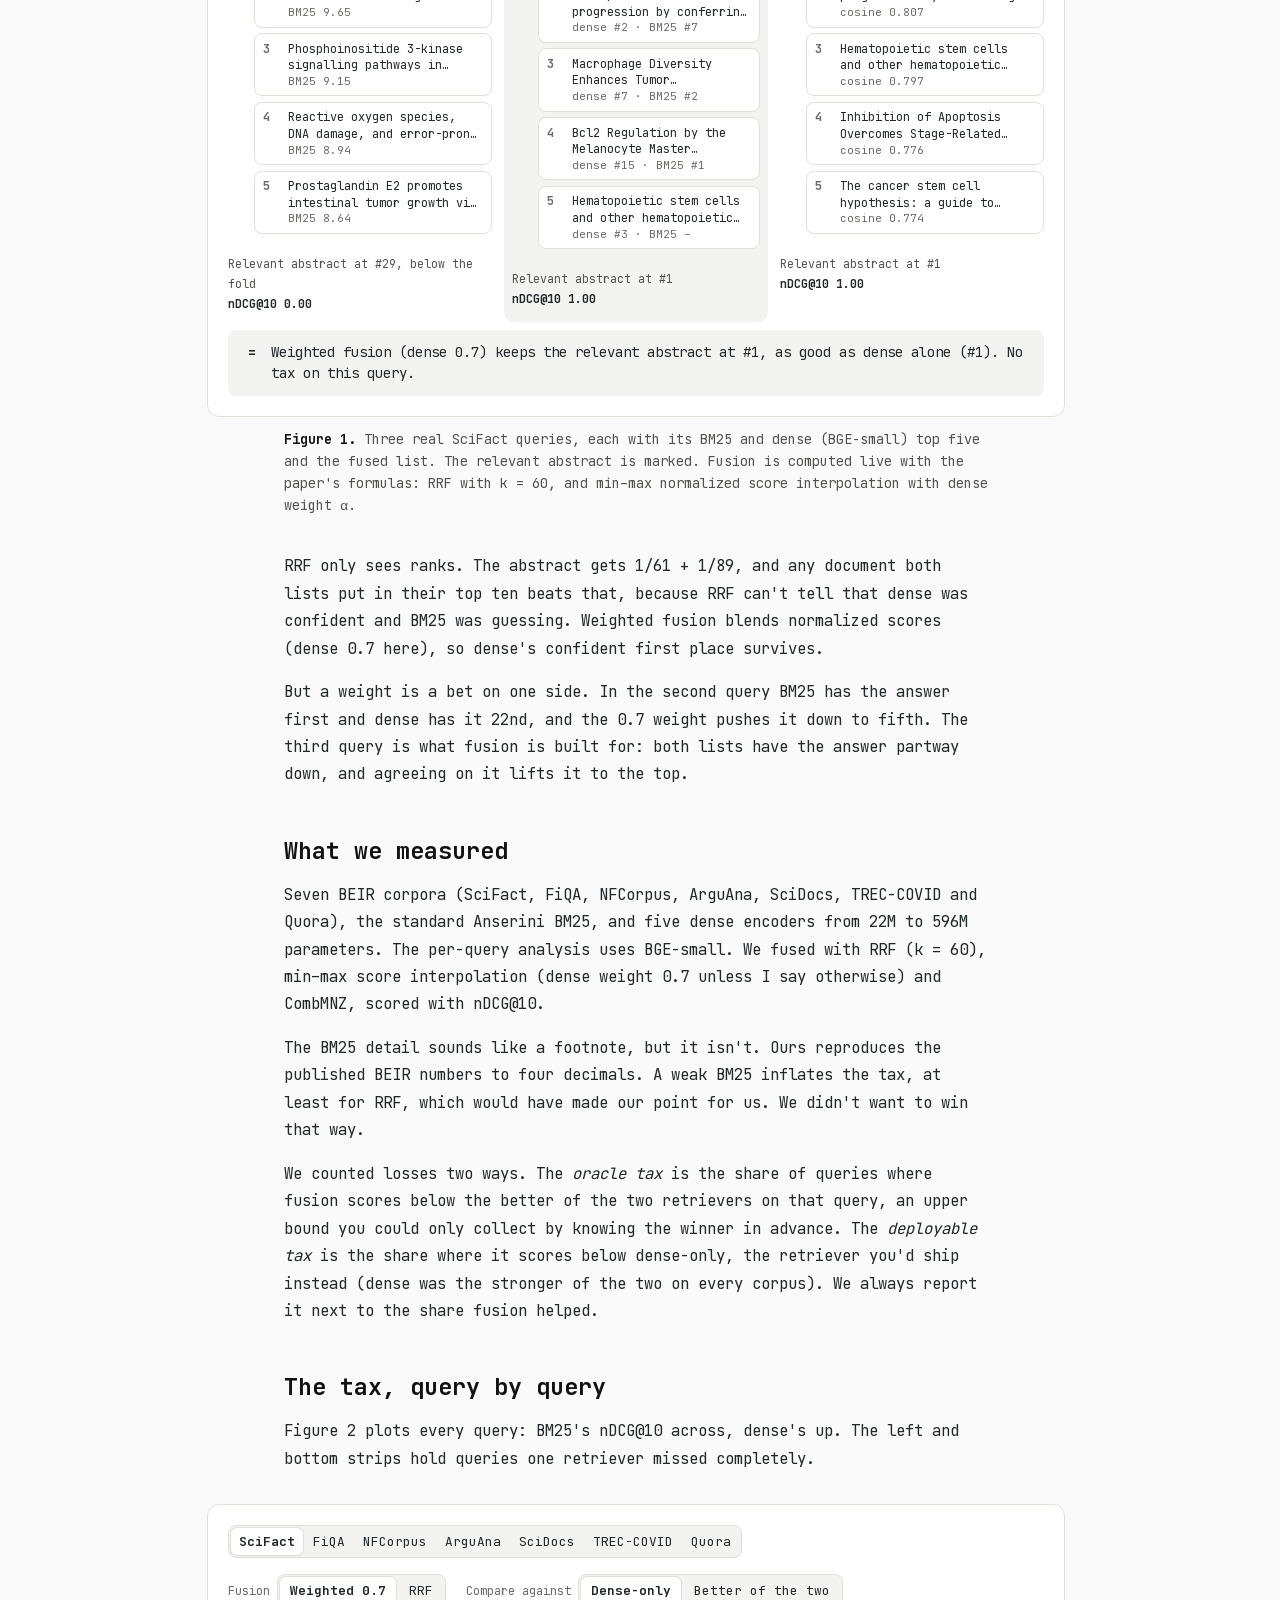
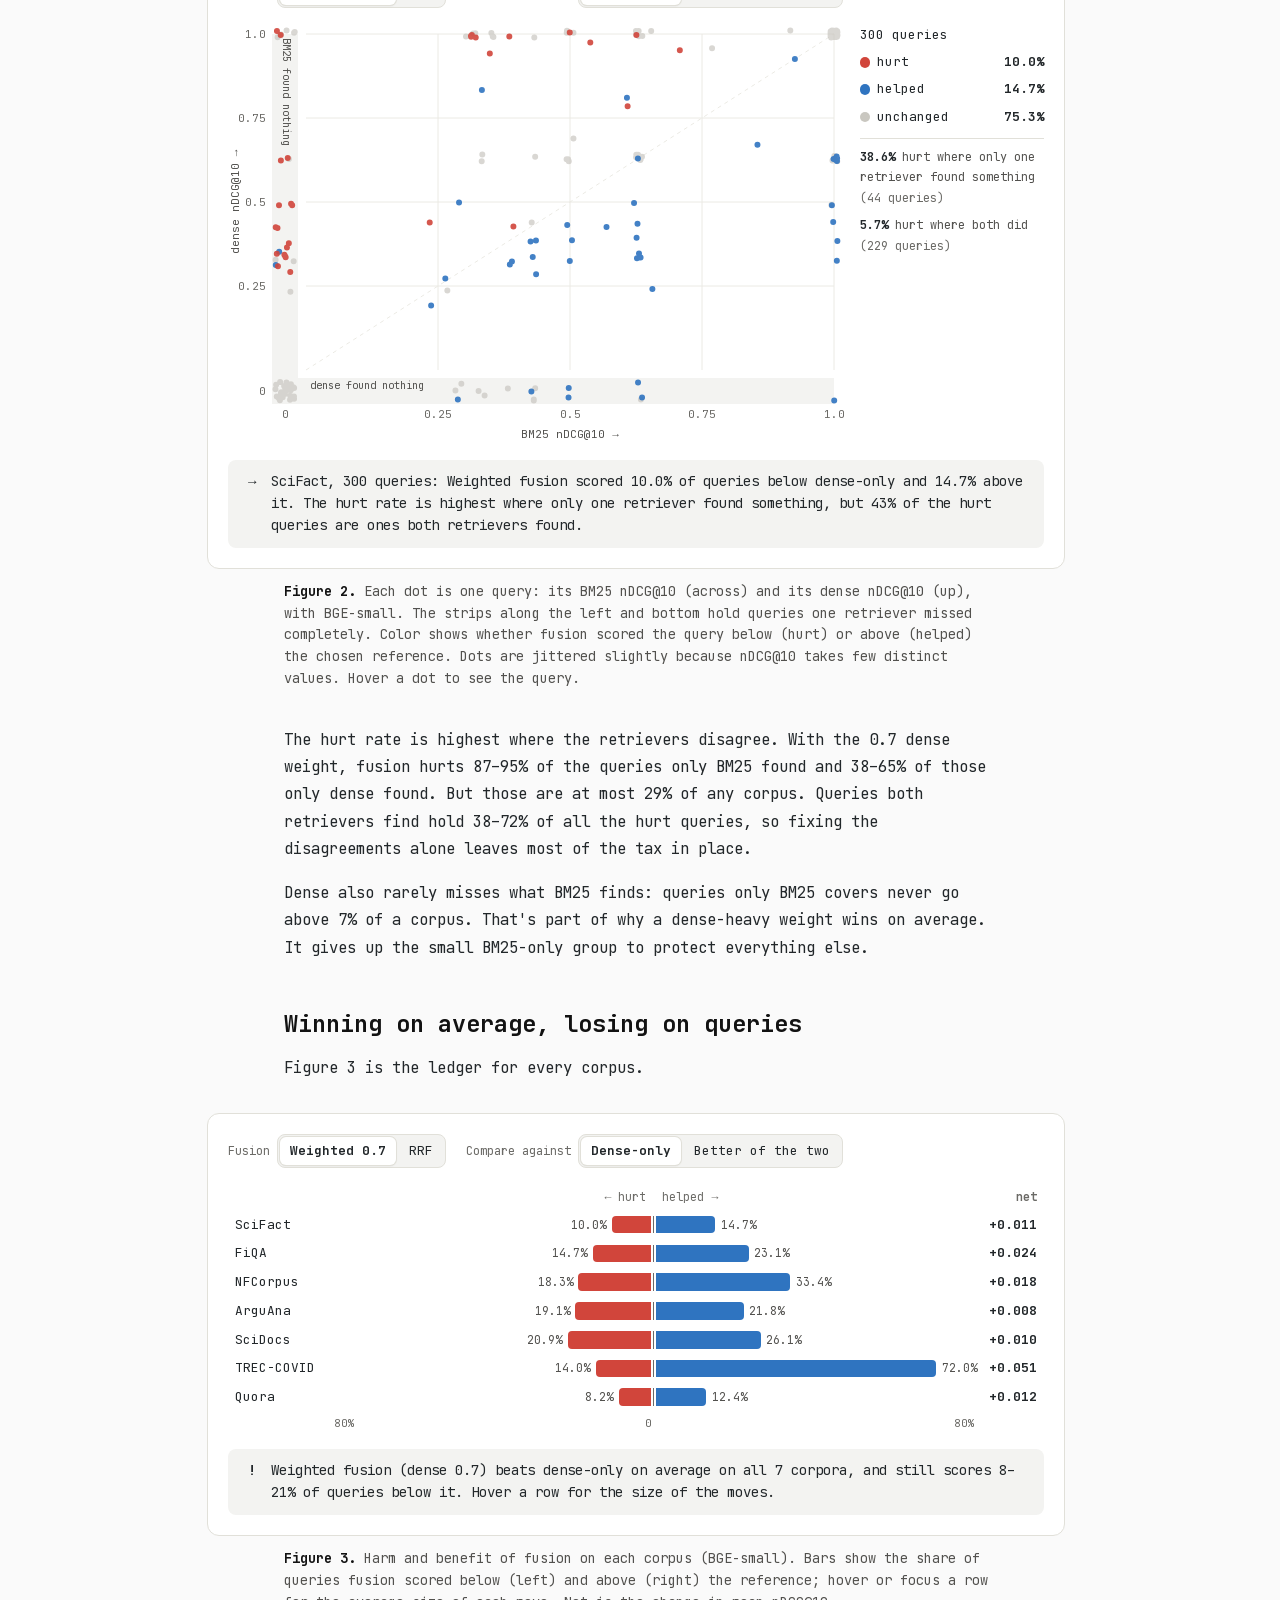
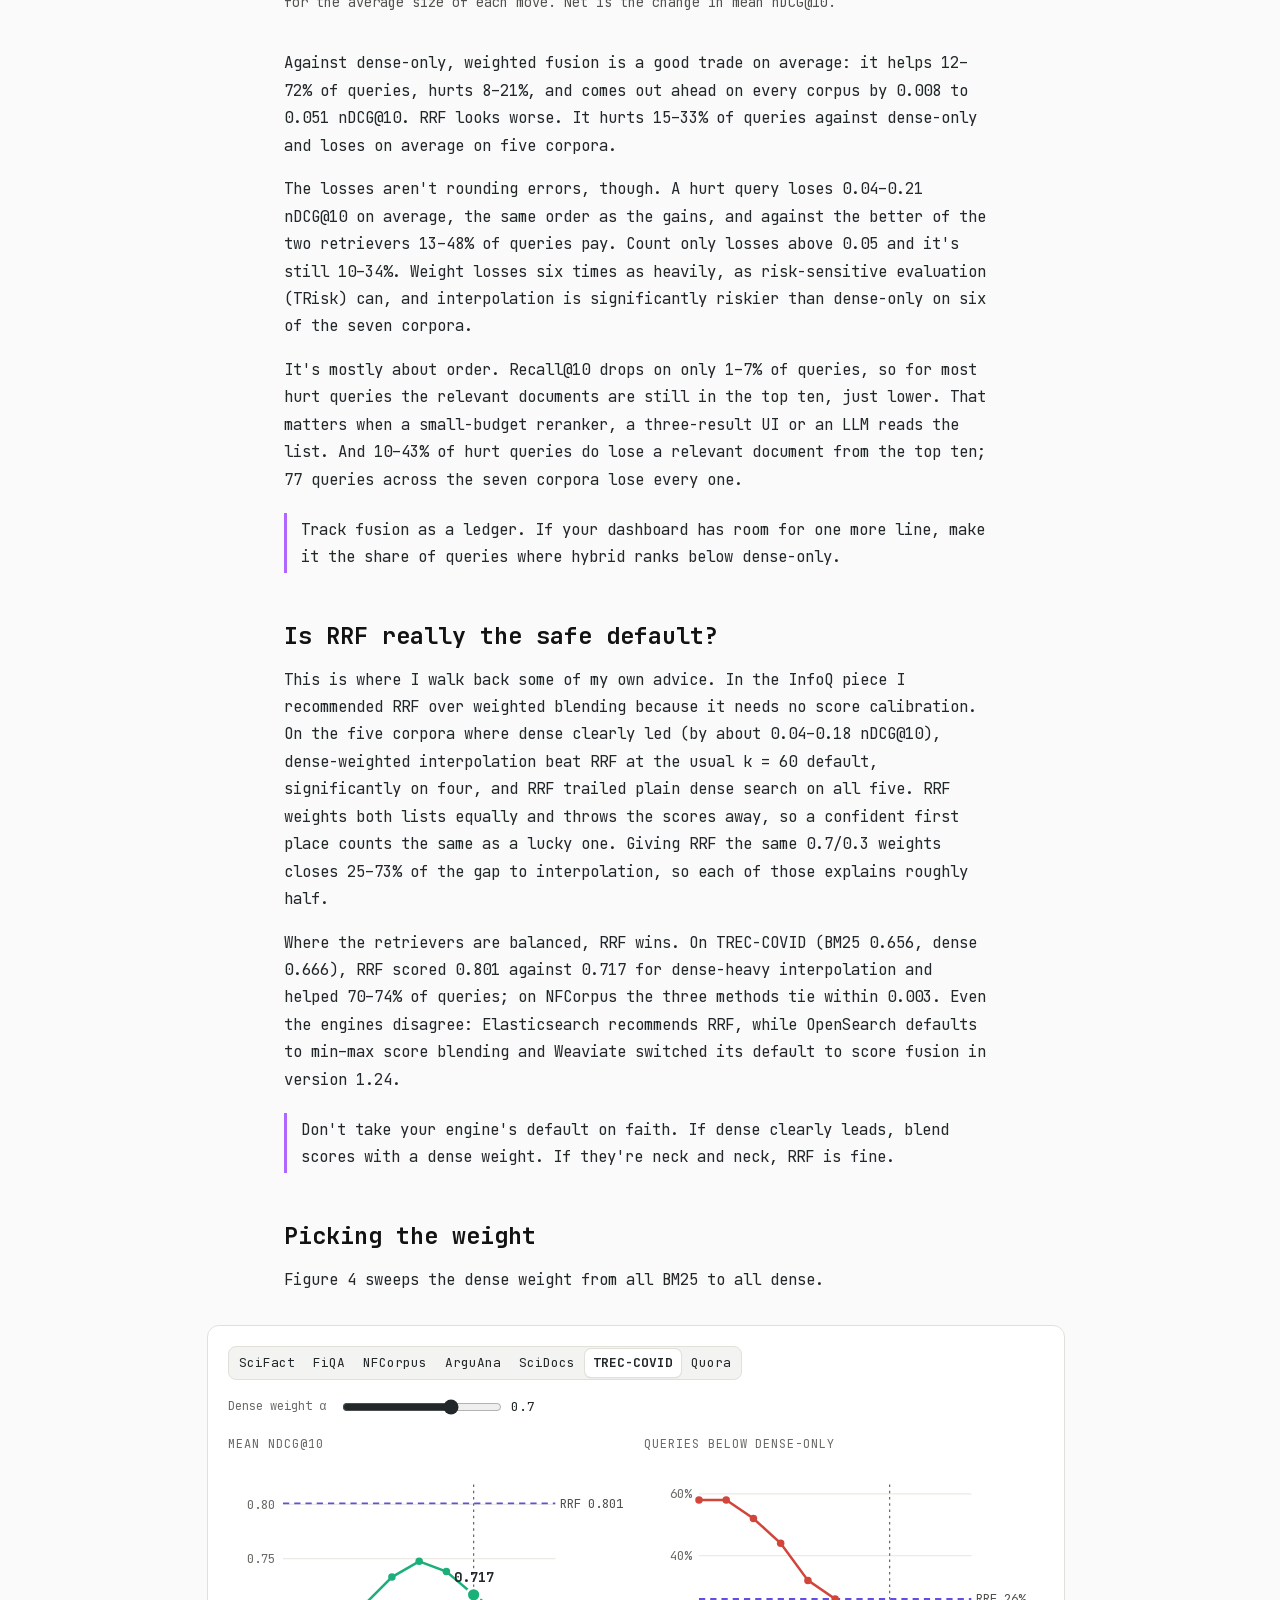
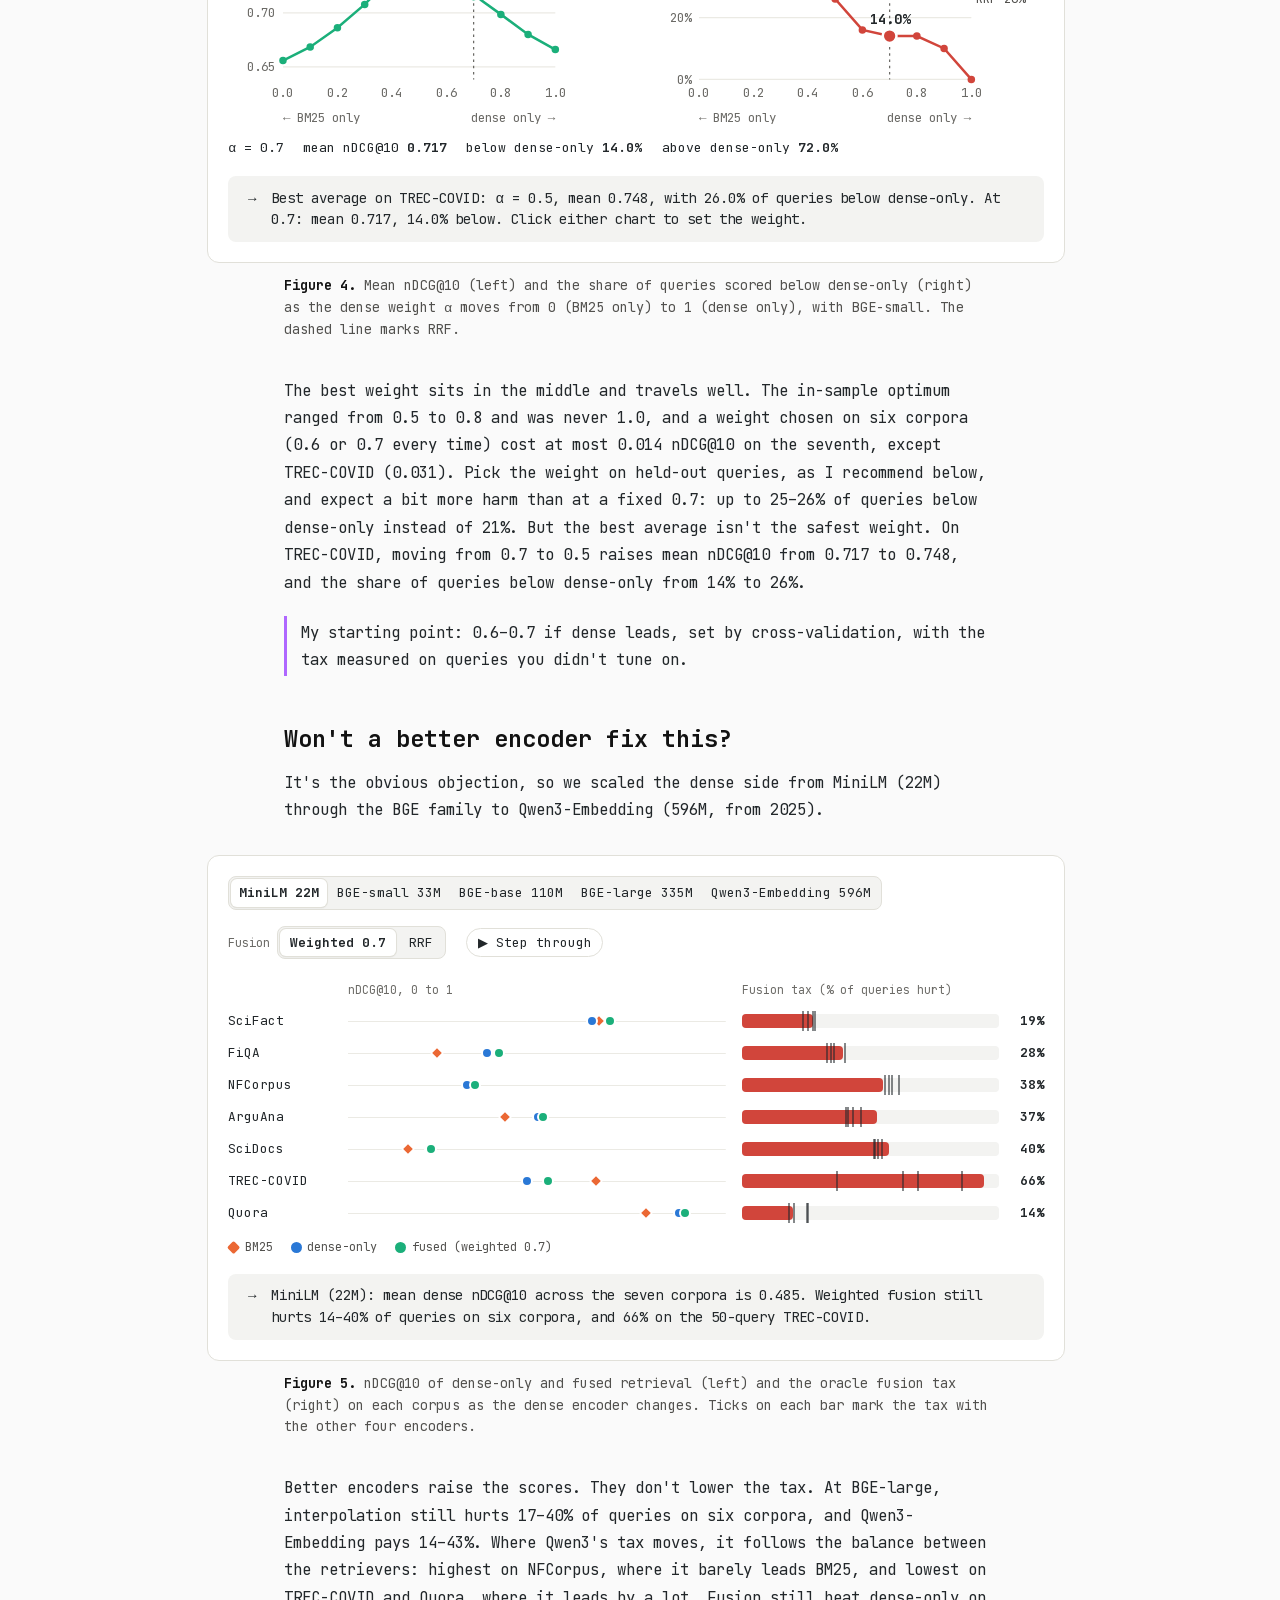
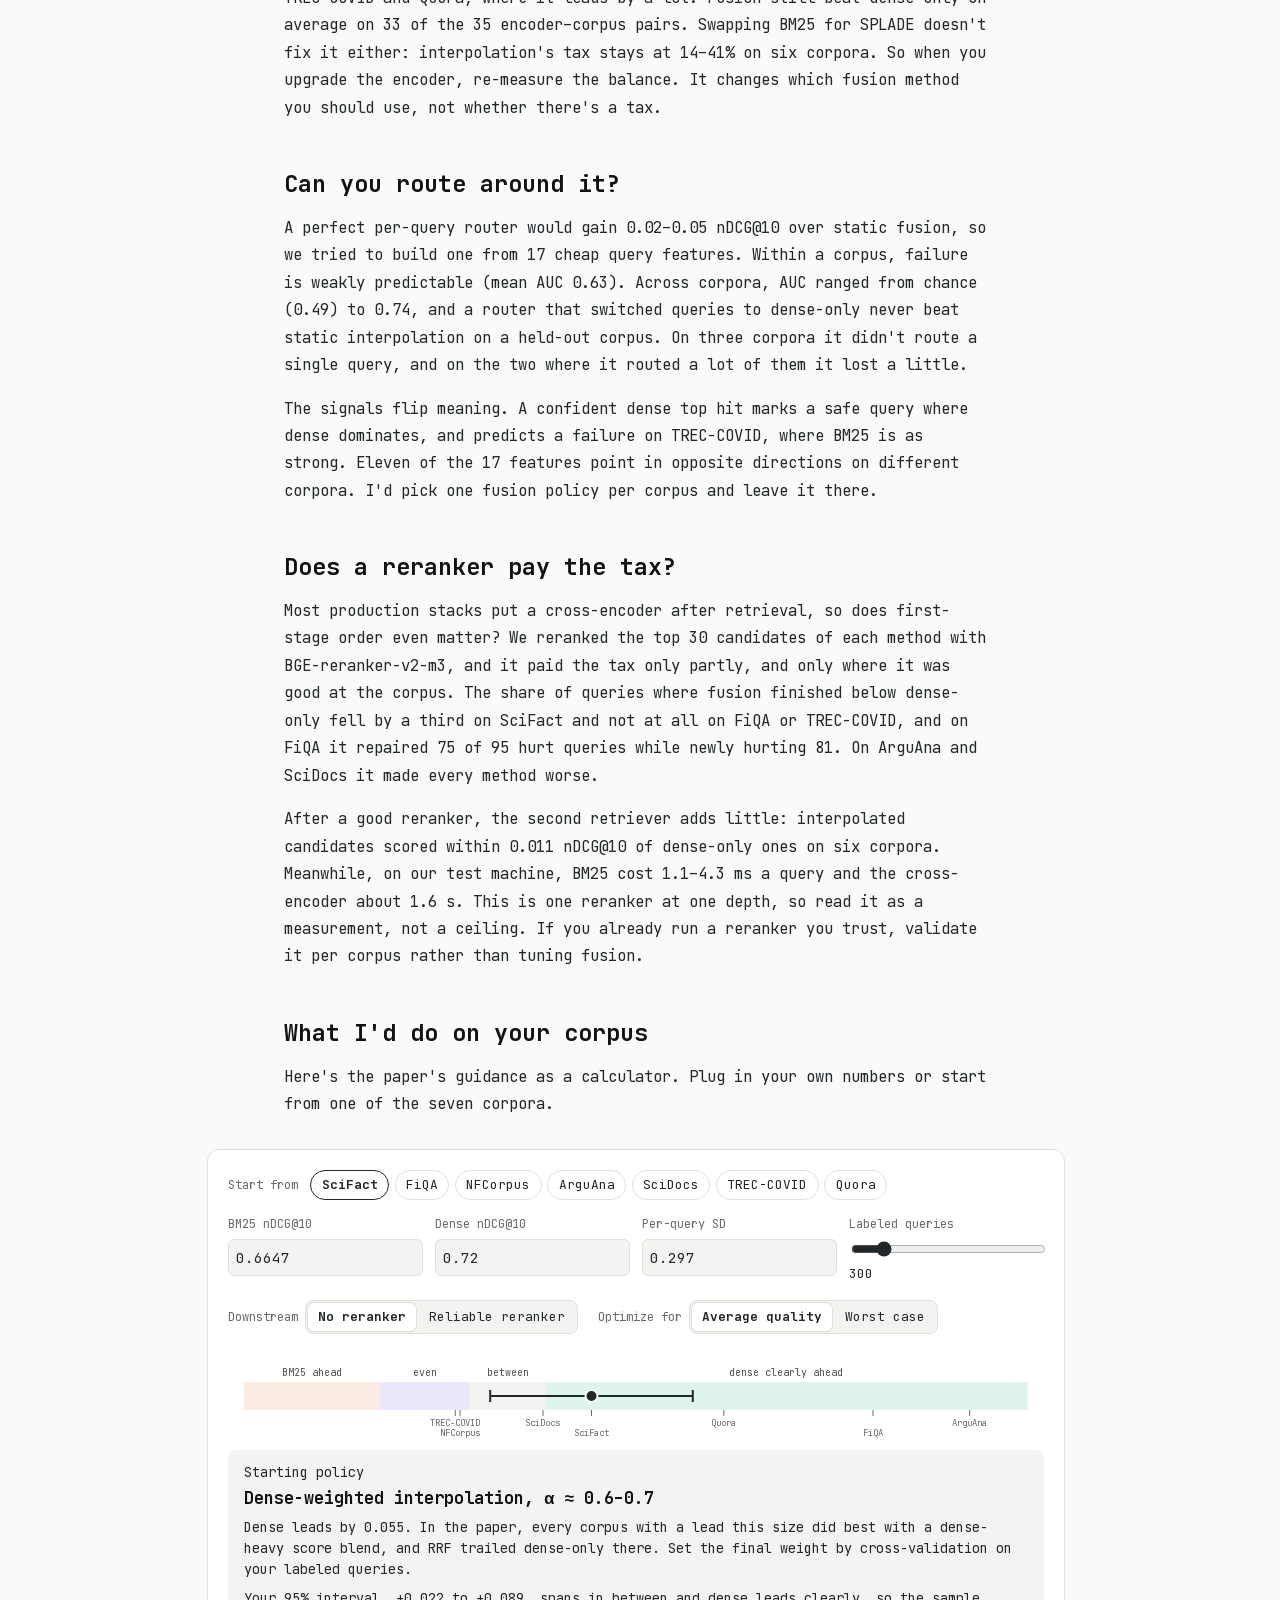
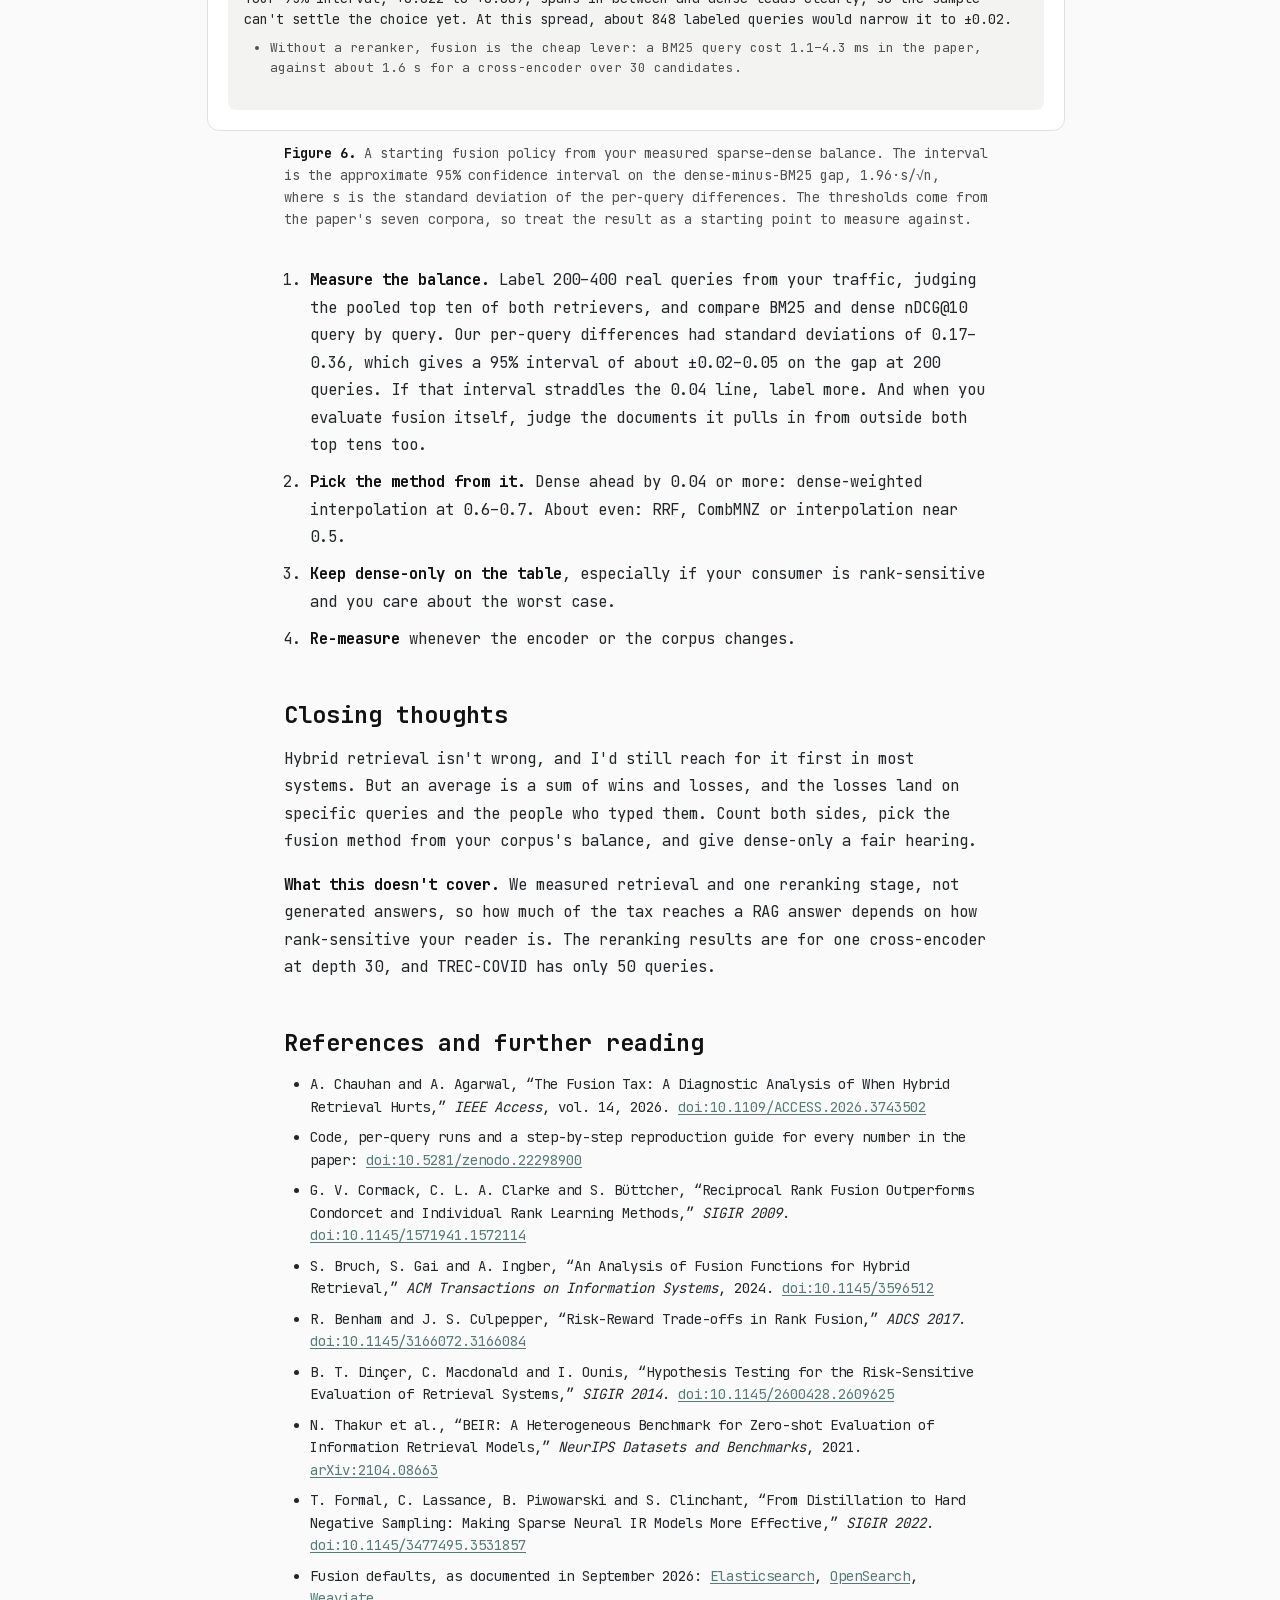
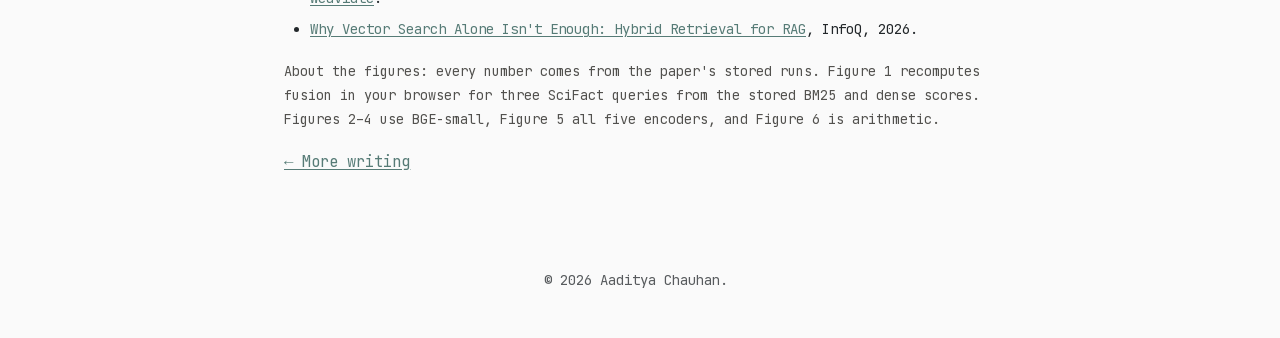
==== commit a74cf94c: "fix: tighten The Fusion Tax post after review Fixes an intro typo, an encoder sentence that said the" ====
--- a/writing/the-fusion-tax/index.html
+++ b/writing/the-fusion-tax/index.html
@@ -132,7 +132,7 @@
                         inputs on 13–48%.</li>
                     <li>RRF is the weaker choice when one retriever is clearly stronger; a dense-weighted score blend
                         wins there. RRF earns its keep when the two are evenly matched.</li>
-                    <li>Bigger encoders and per-query routing don't fix it. Measure your retrievers' balance on a few
+                    <li>Bigger encoders and cheap per-query routing don't fix it. Measure your retrievers' balance on a few
                         hundred labeled queries, pick the fusion method from it, and keep dense-only on the table.</li>
                 </ul>
             </div>
@@ -143,10 +143,12 @@
                 June. But it rests on averages, and averages hide things. A system can improve on average while getting
                 worse on one query in five.</p>
 
-            <p>So in <a href="https://doi.org/10.1109/ACCESS.2026.3743502">The Fusion Tax</a>, our IEEE Access paper,
-                Arun Agarwal and I asked a per-query question: how often does fusion rank the relevant documents below
-                the better of its own two inputs, or below the one retriever you'd ship if you didn't fuse at all? The
-                We treated “don't fuse” as a real option. The figures below run on the paper's real per-query results.</p>
+            <p>So in <a href="https://doi.org/10.1109/ACCESS.2026.3743502">The Fusion Tax</a>, our IEEE Access
+                paper, Arun Agarwal and I asked a per-query question: how often does fusion rank the relevant
+                documents below the better of its own two inputs, or below the one retriever you'd ship if you
+                didn't fuse at all? That per-query loss is what we call the fusion tax: a ranking loss on a single
+                query, not a compute bill. We treated “don't fuse” as a real option. The figures below run on the
+                paper's real per-query results.</p>
 
             <h2 id="one-query">Start with one query</h2>
 
@@ -257,11 +259,12 @@
             <h2 id="rrf">Is RRF really the safe default?</h2>
 
             <p>This is where I walk back some of my own advice. In the InfoQ piece I recommended RRF over weighted
-                blending because it needs no score calibration. On the five corpora where dense clearly led (by about
-                0.04–0.18 nDCG@10), dense-weighted interpolation beat RRF, significantly on four, and RRF trailed plain
-                dense search on all five. RRF weights both lists equally and throws the scores away, so a confident
-                first place counts the same as a lucky one. Giving RRF the same 0.7/0.3 weights closes 25–73% of the
-                gap to interpolation, so each of those explains roughly half.</p>
+                blending because it needs no score calibration. On the five corpora where dense clearly led (by
+                about 0.04–0.18 nDCG@10), dense-weighted interpolation beat RRF at the usual k&nbsp;=&nbsp;60
+                default, significantly on four, and RRF trailed plain dense search on all five. RRF weights both
+                lists equally and throws the scores away, so a confident first place counts the same as a lucky one.
+                Giving RRF the same 0.7/0.3 weights closes 25–73% of the gap to interpolation, so each of those
+                explains roughly half.</p>
 
             <p>Where the retrievers are balanced, RRF wins. On TREC-COVID (BM25 0.656, dense 0.666), RRF scored 0.801
                 against 0.717 for dense-heavy interpolation and helped 70–74% of queries; on NFCorpus the three methods
@@ -288,10 +291,12 @@
                     BGE-small. The dashed line marks RRF.</figcaption>
             </figure>
 
-            <p>The best weight sits in the middle and travels well. The in-sample optimum ranged from 0.5 to 0.8 and was
-                never 1.0, and a weight chosen on six corpora (0.6 or 0.7 every time) cost at most 0.014 nDCG@10 on the
-                seventh, except TREC-COVID (0.031). But the best average isn't the safest weight. On TREC-COVID, moving
-                from 0.7 to 0.5 raises mean nDCG@10 from 0.717 to 0.748, and the share of queries below dense-only from
+            <p>The best weight sits in the middle and travels well. The in-sample optimum ranged from 0.5 to 0.8
+                and was never 1.0, and a weight chosen on six corpora (0.6 or 0.7 every time) cost at most 0.014
+                nDCG@10 on the seventh, except TREC-COVID (0.031). Pick the weight on held-out queries, as I
+                recommend below, and expect a bit more harm than at a fixed 0.7: up to 25–26% of queries below
+                dense-only instead of 21%. But the best average isn't the safest weight. On TREC-COVID, moving from
+                0.7 to 0.5 raises mean nDCG@10 from 0.717 to 0.748, and the share of queries below dense-only from
                 14% to 26%.</p>
 
             <p class="rec">My starting point: 0.6–0.7 if dense leads, set by cross-validation, with the tax measured on
@@ -313,13 +318,13 @@
                     the other four encoders.</figcaption>
             </figure>
 
-            <p>Better encoders raise the scores, not the tax. At BGE-large, interpolation still hurts 17–40% of queries
-                on six corpora, and Qwen3-Embedding pays 14–43%. Where Qwen3's tax moves, it follows the balance between
-                the retrievers: highest on NFCorpus, where it barely leads BM25, and lowest on TREC-COVID and Quora,
-                where it leads by a lot. Fusion still beat dense-only on average on 33 of the 35 encoder–corpus
-                pairs. Swapping BM25 for SPLADE doesn't fix it either: interpolation's tax stays at 14–41% on six
-                corpora. So when you upgrade the encoder, re-measure the balance. It changes which fusion method you
-                should use, not whether there's a tax.</p>
+            <p>Better encoders raise the scores. They don't lower the tax. At BGE-large, interpolation still hurts
+                17–40% of queries on six corpora, and Qwen3-Embedding pays 14–43%. Where Qwen3's tax moves, it
+                follows the balance between the retrievers: highest on NFCorpus, where it barely leads BM25, and
+                lowest on TREC-COVID and Quora, where it leads by a lot. Fusion still beat dense-only on average on
+                33 of the 35 encoder–corpus pairs. Swapping BM25 for SPLADE doesn't fix it either: interpolation's
+                tax stays at 14–41% on six corpora. So when you upgrade the encoder, re-measure the balance. It
+                changes which fusion method you should use, not whether there's a tax.</p>
 
             <h2 id="routing">Can you route around it?</h2>
 
@@ -367,8 +372,10 @@
 
             <ol>
                 <li><strong>Measure the balance.</strong> Label 200–400 real queries from your traffic, judging the
-                    pooled top ten of both retrievers, and compare BM25 and dense nDCG@10 query by query. Our per-query differences had standard deviations of
-                    0.17–0.36, which gives a 95% interval of about ±0.02–0.05 on the gap at 200 queries.</li>
+                    pooled top ten of both retrievers, and compare BM25 and dense nDCG@10 query by query. Our per-query
+                    differences had standard deviations of 0.17–0.36, which gives a 95% interval of about ±0.02–0.05 on
+                    the gap at 200 queries. If that interval straddles the 0.04 line, label more. And when you evaluate
+                    fusion itself, judge the documents it pulls in from outside both top tens too.</li>
                 <li><strong>Pick the method from it.</strong> Dense ahead by 0.04 or more: dense-weighted
                     interpolation at 0.6–0.7. About even: RRF, CombMNZ or interpolation near 0.5.</li>
                 <li><strong>Keep dense-only on the table</strong>, especially if your consumer is rank-sensitive and
